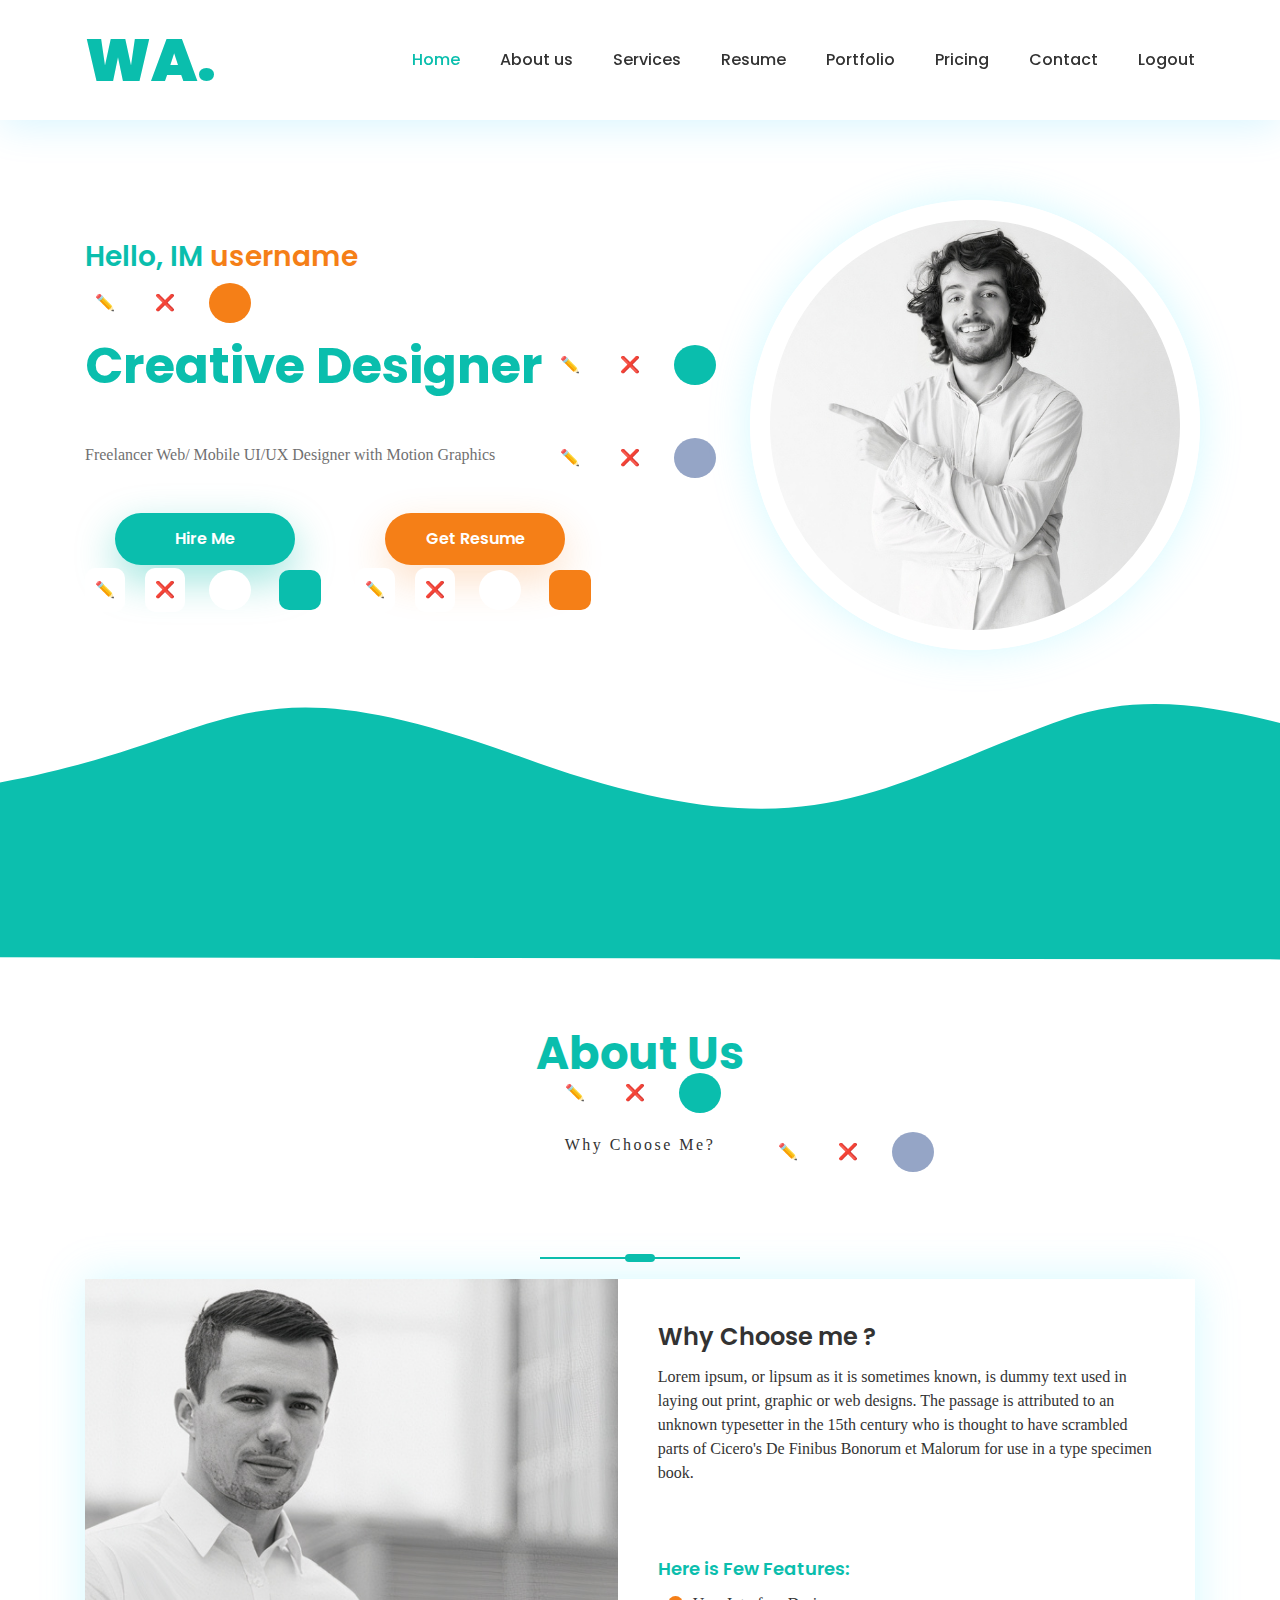
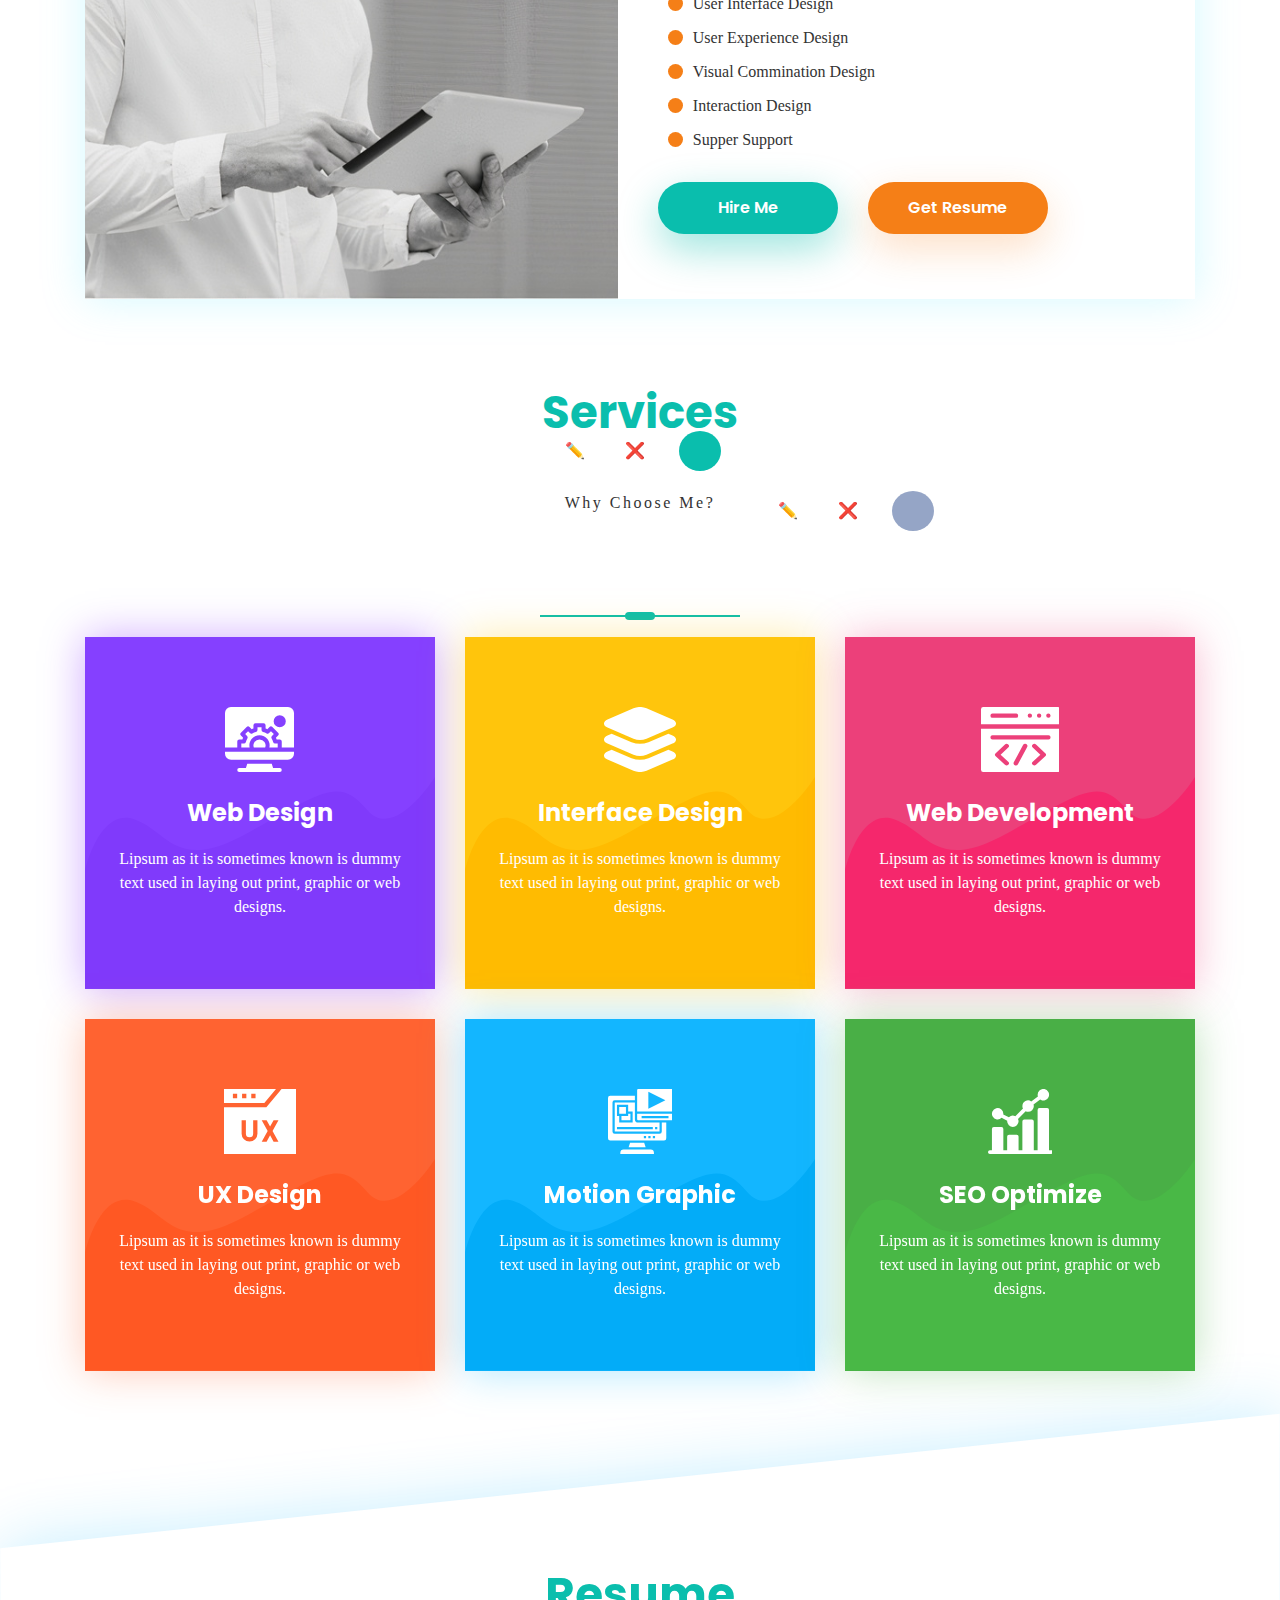
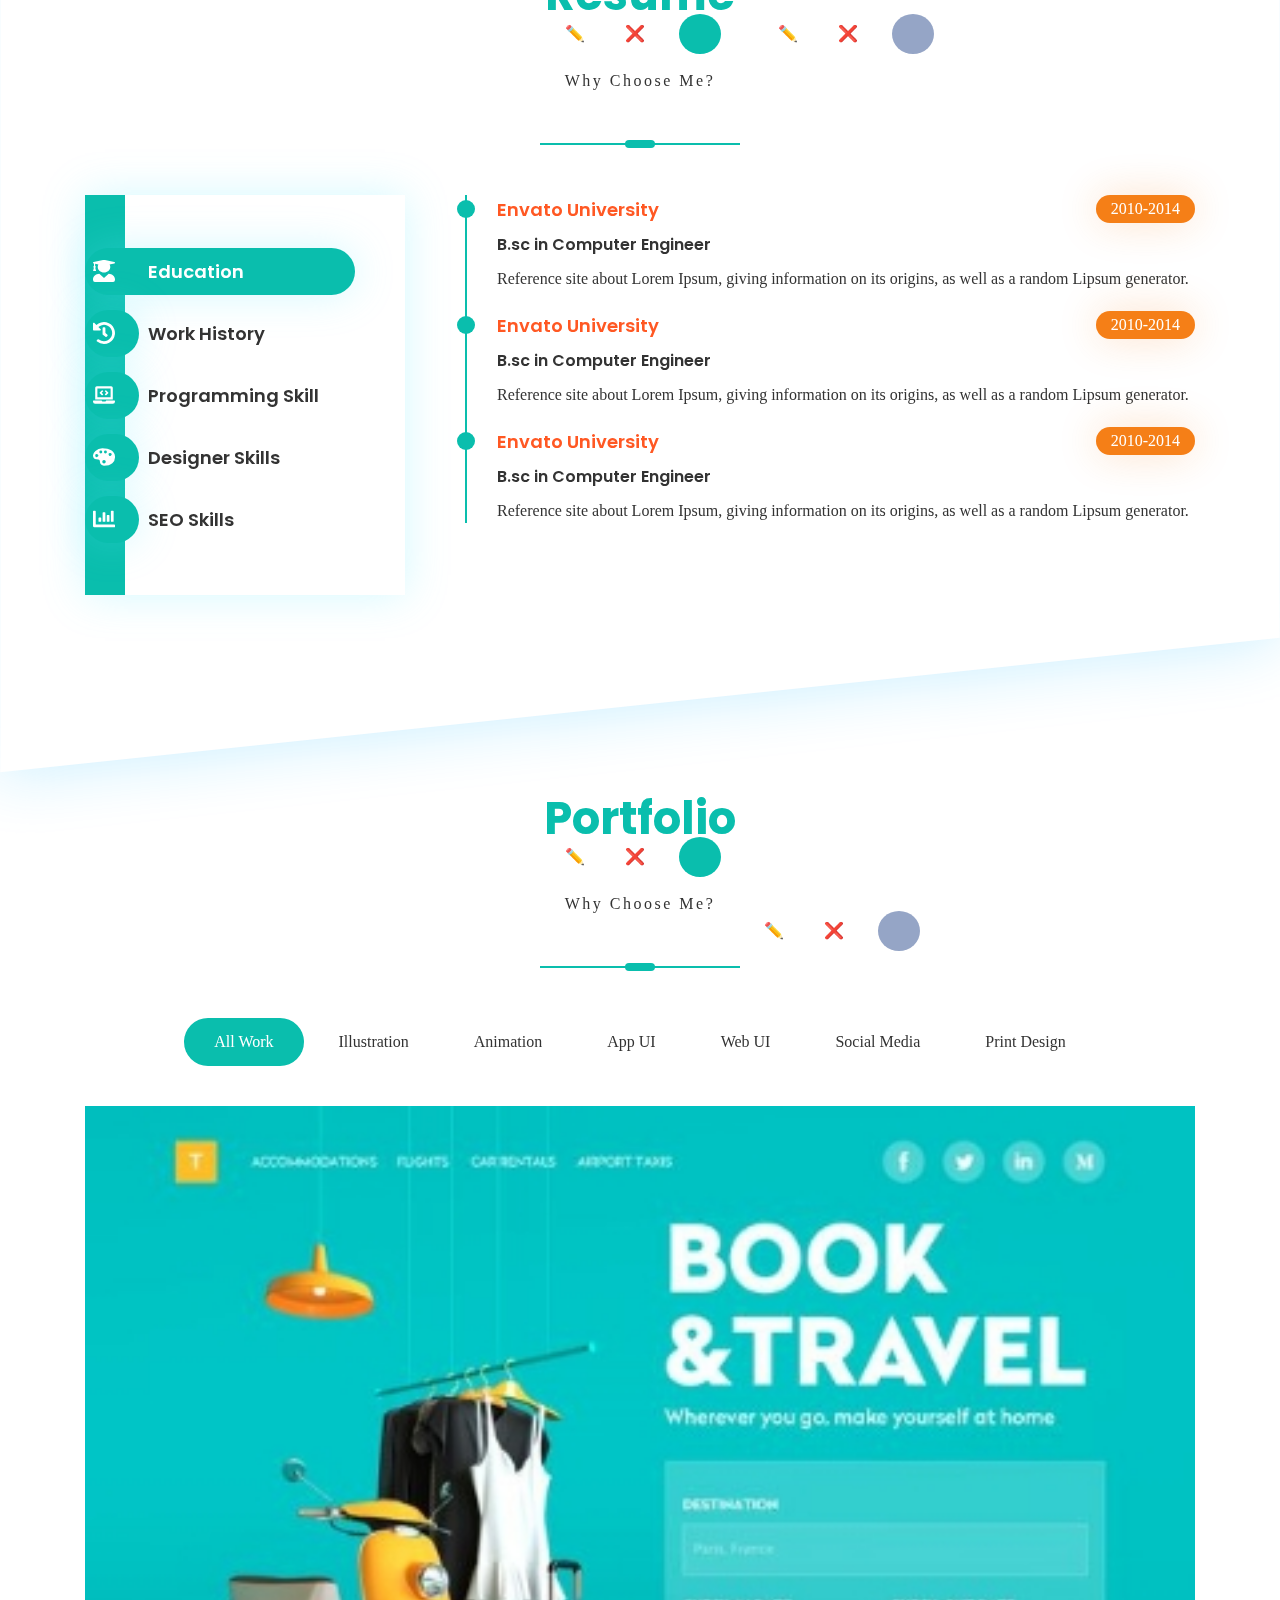
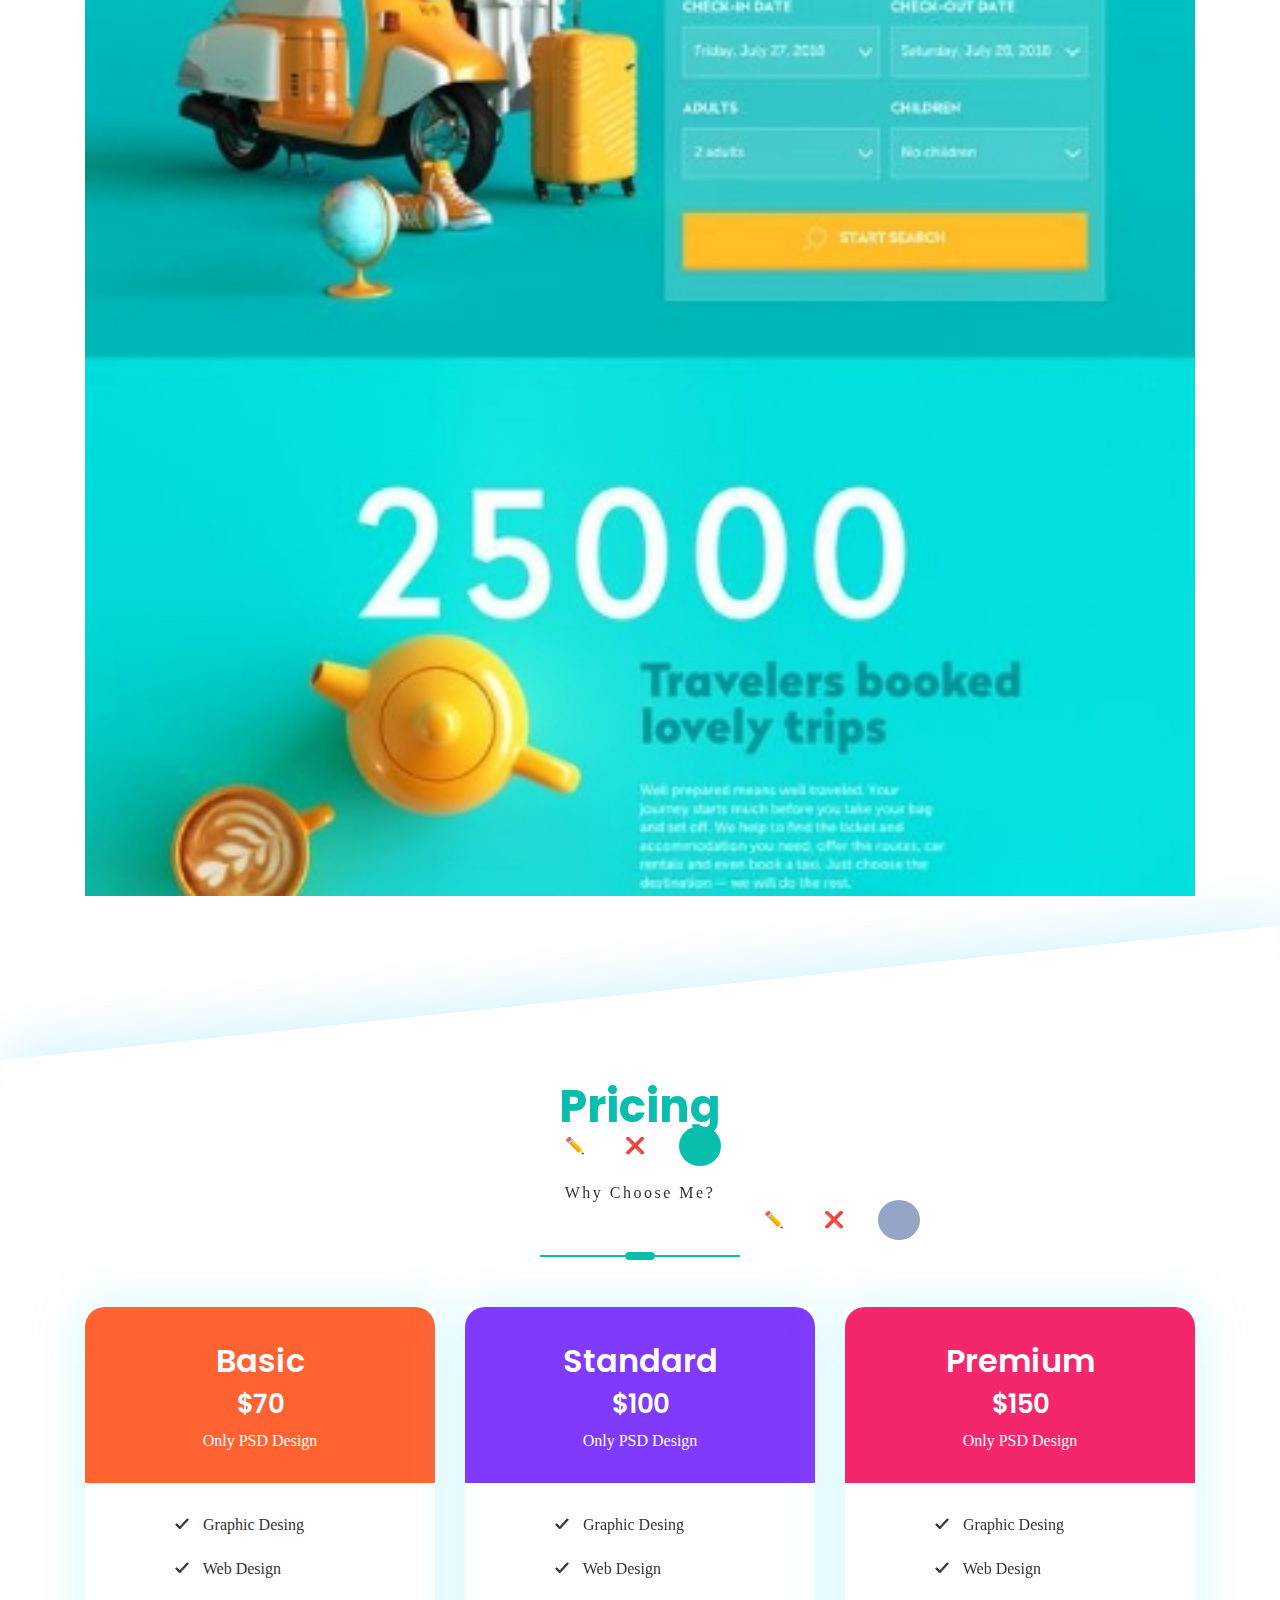
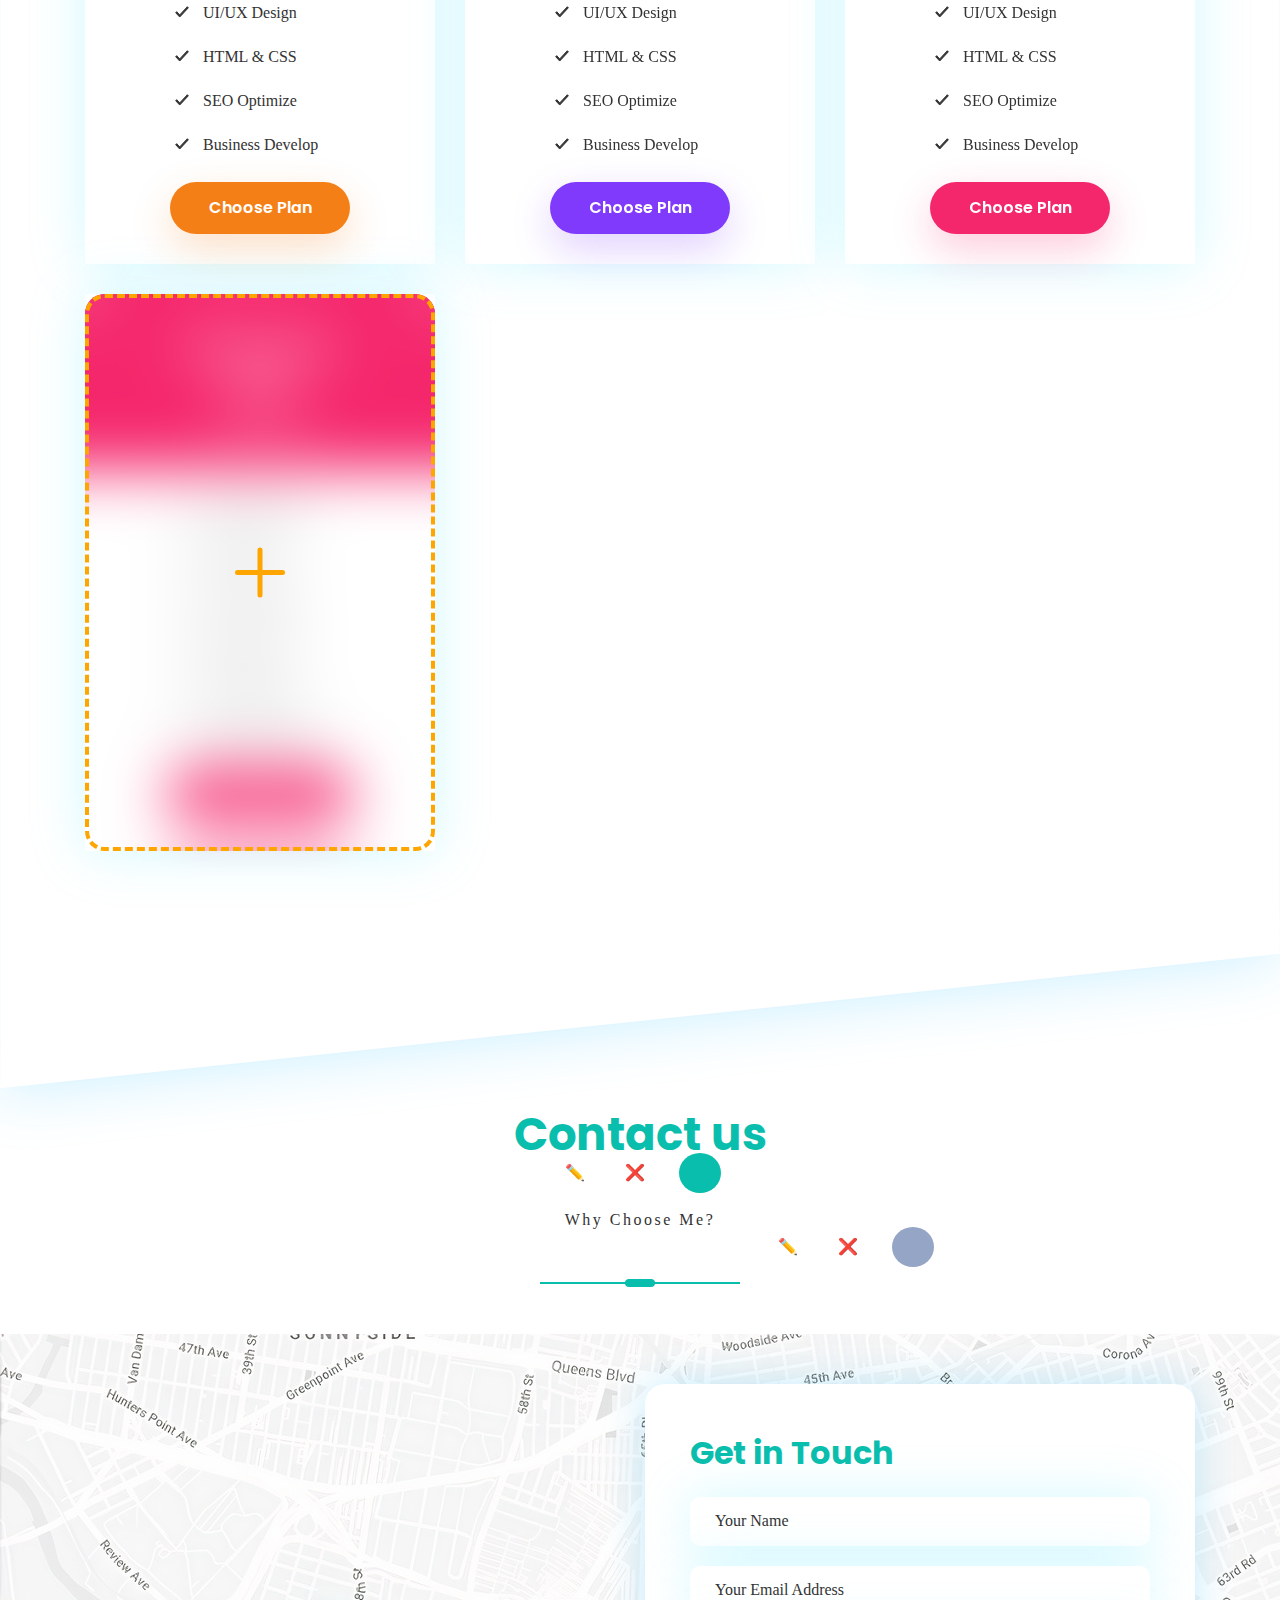
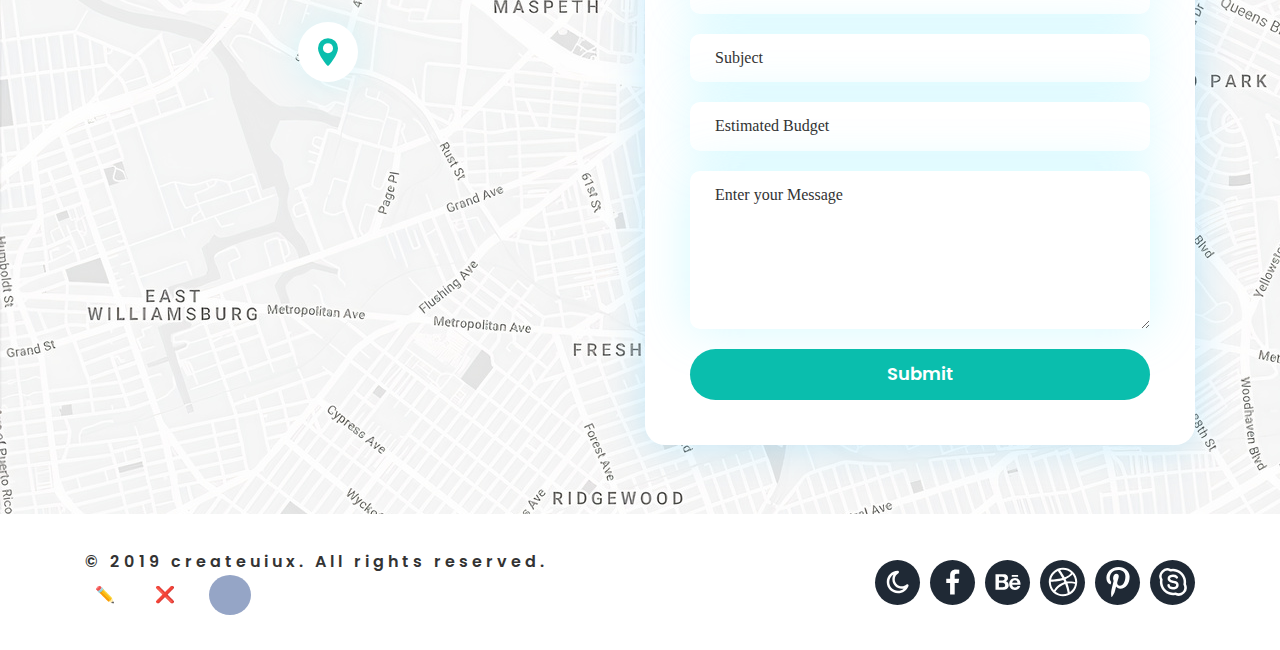
==== index.html @ 6a88bf52 "update" ====
<!doctype html>
<html lang="en">

<head>
    <meta charset="UTF-8">
    <meta name="viewport" content="width=device-width,initial-scale=1.0">
    <meta http-equiv="X-UA-Compatible" content="ie=edge">
    <title>WA. | cms</title>
    <link rel="icon" type="image/png" href="../images/app-logo.png">
    <link rel="stylesheet" href="app.css">
    <link rel="stylesheet" href="swiper-bundle.min.css">
    <link rel="stylesheet" href="responsive.css">

</head>

<body>


    <header class="header">
        <div class="container">
            <nav class="nav">
                <div class="logo-box">
                    <div class="nav__logo">WA.</div>
                    <img src="" alt="Logo" style="display:none;" class="nav__logo-img">
                    <!-- This is where the selected image will appear -->

                    <div class="navelogoinput-box">
                        📂
                        <input type="file" name="nav-logo" id="navLogo" class="nav__logo-input">
                    </div>
                </div>
              
                <ul class="menu ">
                    <li data-section="home" class="menu__item menu__item--active">
                        <a href="#" class="menu__link">Home</a>
                    </li>
                    <li data-section="aboutus" class="menu__item">
                        <a href="#" class="menu__link">About us</a>
                    </li>
                    <li data-section="services" class="menu__item">
                        <a href="#" class="menu__link">Services</a>
                    </li>
                    <li data-section="resume" class="menu__item">
                        <a href="#" class="menu__link">Resume</a>
                    </li>
                    <li data-section="portfolio" class="menu__item">
                        <a href="#" class="menu__link">Portfolio</a>
                    </li>
                    <li data-section="pricing" class="menu__item">
                        <a href="#" class="menu__link">Pricing</a>
                    </li>
                    <li data-section="contactus" class="menu__item">
                        <a href="#" class="menu__link">Contact</a>
                    </li>
                    <li data-section="contactus" class="menu__item">
                        <a href="#" class="menu__link logout">Logout</a>
                    </li>
                </ul>
                <div class="nav__toggle-icon">
                    <div class="nav__toggle-line"></div>
                </div>
            </nav>
        </div>
    </header>
    <main class="main">
        <section class="home">
            <div class="container">
                <div class="row align-items-center">
                    <div class="col-12 col-lg-7">
                        <div class="home__content">
                            <div class="home__name-box">
                                <h3 class="home__name">Hello, IM <span class="home__name-username">username</span></h3>
                                <div class="manage-text-box">
                                    <div class="mange-text-wrapper">

                                        <span class="pen" id="pen">✏️</span>
                                        <span class="del" id="del">❌</span>
                                        <input type="color" name="home-name-color" value="#F57F17" id="homeNameColor"
                                            class="home-name-color">
                                    </div>
                                    <div class="edit-text-box">
                                        <input type="text" name="name-text" id="nameText">
                                        <input type="submit" value="save" id="saveNameText">
                                    </div>
                                </div>
                            </div>
                    
                            <div class="home-title-manage">

                                <h2 class="home__title">Creative Designer</h2>
                                <div class="manage-text">
                                    <span class="pen" id="titlePen">✏️</span>
                                    <span class="del" id="titleDel">❌</span>
                                    <input type="color" name="title-color" value="#0abead" id="titleColor"
                                        class="title-color">
                                    <div class="title-edit-text-box">
                                        <input type="text" autofocus name="title-text" id="titleText">
                                        <input type="submit" value="save" id="saveTitleText">
                                    </div>
                                </div>
                            </div>
                           
                            <div class="home-caption-box">
                                <p class="home__caption">Freelancer Web/ Mobile UI/UX Designer with Motion Graphics
                                </p>
                                <div class="manage-text">
                                    <span class="pen" id="captionPen">✏️</span>
                                    <span class="del" id="captionDel">❌</span>
                                    <input type="color" name="caption-color" value="#95a5c6" id="captionColor"
                                        class="caption-color">
                                    <div class="caption-edit-text-box">
                                        <input type="text" name="title-text" id="captionText">
                                        <input type="submit" value="save" id="saveCaptionText">
                                    </div>
                                </div>
                            </div>
                            <script>

                                // Selecting elements from the DOM
                                const captionPen = document.getElementById('captionPen');
                                const captionDel = document.getElementById('captionDel');
                                const saveCaptionText = document.getElementById('saveCaptionText');
                                const homeCaptionColor = document.getElementById('captionColor');
                                const captionEditTextbox = document.querySelector('.caption-edit-text-box');
                                const homeCaption = document.querySelector('.home__caption');
                                const captionText = document.getElementById('captionText');

                                // Function to toggle the caption edit text box display
                                function toggleCaptionEditTextbox(displayStyle) {
                                    captionEditTextbox.style.display = displayStyle;
                                }

                                // Event listener for the caption pen icon
                                captionPen.addEventListener('click', function () {
                                    toggleCaptionEditTextbox('flex'); // Show the caption edit text box
                                    captionText.value = homeCaption.textContent; // Pre-fill the input with the current caption
                                    captionText.style.color = homeCaption.style.color; // Set the input text color to match the caption
                                });

                                // Event listener for the save button
                                saveCaptionText.addEventListener('click', function () {
                                    homeCaption.textContent = captionText.value; // Save the new caption
                                    toggleCaptionEditTextbox('none'); // Hide the caption edit text box
                                });

                                // Event listener for the caption delete icon
                                captionDel.addEventListener('click', function () {
                                    homeCaption.textContent = ''; // Delete the caption
                                    toggleCaptionEditTextbox('flex'); // Show the caption edit text box for new input
                                });

                                // Event listener for the caption color picker
                                homeCaptionColor.addEventListener('input', function () {
                                    homeCaption.style.color = homeCaptionColor.value; // Change the caption color
                                });

                            </script>
                            <div class="home__links-wrapper">
                                <div class="home-link-editor-box">
                                    <a href="#" class="app-btn home__first-link">Hire Me</a>
                                    <div class="manage-text manage-first-link">
                                        <span class="pen" id="firstLinkPen">✏️</span>
                                        <span class="del" id="firstLinkDel">❌</span>
                                        <input type="color" name="title-color" value="#ffffff" id="firstLinkColor"
                                            class="home-link-color">
                                        <input type="color" name="title-color" value="#0abead" id="firstLinkBgColor"
                                            class="home-btn-color">
                                        <div class="first-link-edit-text-box absolut-edit">
                                            <input type="text" name="title-text" id="firstLinkText">
                                            <input type="submit" value="save" id="saveFirstLinkText">
                                        </div>
                                    </div>
                                </div>
                                <!-- ----------------------------------------------------------------------- -->
                                <!--                            first link script                            -->
                                <!-- ----------------------------------------------------------------------- -->
                                <script>
                                    // Selecting elements from the DOM
                                    const firstLinkPen = document.getElementById('firstLinkPen');
                                    const firstLinkDel = document.getElementById('firstLinkDel');
                                    const saveFirstLinkText = document.getElementById('saveFirstLinkText');
                                    const firstLinkColor = document.getElementById('firstLinkColor');
                                    const firstLinkBgColor = document.getElementById('firstLinkBgColor');
                                    const firstLinkEditTextbox = document.querySelector('.first-link-edit-text-box');
                                    const homeFirstLink = document.querySelector('.home__first-link');
                                    const firstLinkText = document.getElementById('firstLinkText');

                                    // Function to toggle the first link edit text box display
                                    function toggleFirstLinkEditTextbox(displayStyle) {
                                        firstLinkEditTextbox.style.display = displayStyle;
                                    }

                                    // Event listener for the first link pen icon
                                    firstLinkPen.addEventListener('click', function () {
                                        toggleFirstLinkEditTextbox('flex'); // Show the first link edit text box
                                        firstLinkText.value = homeFirstLink.textContent; // Pre-fill the input with the current link text
                                        firstLinkText.style.color = homeFirstLink.style.color; // Set the input text color to match the link
                                    });

                                    // Event listener for the save button
                                    saveFirstLinkText.addEventListener('click', function () {
                                        homeFirstLink.textContent = firstLinkText.value; // Save the new link text
                                        toggleFirstLinkEditTextbox('none'); // Hide the first link edit text box
                                    });

                                    // Event listener for the first link delete icon
                                    firstLinkDel.addEventListener('click', function () {
                                        homeFirstLink.textContent = ''; // Delete the link text
                                        toggleFirstLinkEditTextbox('flex'); // Show the first link edit text box for new input
                                    });

                                    // Event listener for the first link color picker
                                    firstLinkColor.addEventListener('input', function () {
                                        homeFirstLink.style.color = firstLinkColor.value; // Change the link text color
                                    });

                                    // Event listener for the first link background color picker
                                    firstLinkBgColor.addEventListener('input', function () {
                                        homeFirstLink.style.backgroundColor = firstLinkBgColor.value; // Change the link background color
                                        // Assuming you want to change the shadow color to match the background color
                                        homeFirstLink.style.boxShadow = `0rem 1.5rem 4rem ${firstLinkBgColor.value}`; // Change the link shadow color
                                    });

                                </script>
                                <div class="home-link-editor-box">
                                    <a href="#" class="app-btn app-btn--orange home__second-link">Get Resume</a>
                                    <div class="manage-text manage-second-link">
                                        <span class="pen" id="secondLinkPen">✏️</span>
                                        <span class="del" id="secondLinkDel">❌</span>
                                        <input type="color" name="title-color" value="#ffffff" id="secondLinkColor"
                                            class="home-link-color">
                                        <input type="color" name="title-color" value="#F57F17" id="secondLinkBgColor"
                                            class="home-btn-color">
                                        <div class="second-link-edit-text-box absolut-edit">
                                            <input type="text" name="title-text" id="secondLinkText">
                                            <input type="submit" value="save" id="saveSecondLinkText">
                                        </div>
                                    </div>
                                </div>
                                <!-- ----------------------------------------------------------------------- -->
                                <!--                           second link script                            -->
                                <!-- ----------------------------------------------------------------------- -->
                                <script>
                                    // Selecting elements from the DOM
                                    const secondLinkPen = document.getElementById('secondLinkPen');
                                    const secondLinkDel = document.getElementById('secondLinkDel');
                                    const saveSecondLinkText = document.getElementById('saveSecondLinkText');
                                    const secondLinkColor = document.getElementById('secondLinkColor');
                                    const secondLinkBgColor = document.getElementById('secondLinkBgColor');
                                    const secondLinkEditTextbox = document.querySelector('.second-link-edit-text-box');
                                    const homeSecondLink = document.querySelector('.home__second-link');
                                    const secondLinkText = document.getElementById('secondLinkText');

                                    // Function to toggle the second link edit text box display
                                    function toggleSecondLinkEditTextbox(displayStyle) {
                                        secondLinkEditTextbox.style.display = displayStyle;
                                    }

                                    // Event listener for the second link pen icon
                                    secondLinkPen.addEventListener('click', function () {
                                        toggleSecondLinkEditTextbox('flex'); // Show the second link edit text box
                                        secondLinkText.value = homeSecondLink.textContent; // Pre-fill the input with the current link text
                                        secondLinkText.style.color = homeSecondLink.style.color; // Set the input text color to match the link
                                    });

                                    // Event listener for the save button
                                    saveSecondLinkText.addEventListener('click', function () {
                                        homeSecondLink.textContent = secondLinkText.value; // Save the new link text
                                        toggleSecondLinkEditTextbox('none'); // Hide the second link edit text box
                                    });

                                    // Event listener for the second link delete icon
                                    secondLinkDel.addEventListener('click', function () {
                                        homeSecondLink.textContent = ''; // Delete the link text
                                        toggleSecondLinkEditTextbox('flex'); // Show the second link edit text box for new input
                                    });

                                    // Event listener for the second link color picker
                                    secondLinkColor.addEventListener('input', function () {
                                        homeSecondLink.style.color = secondLinkColor.value; // Change the link text color
                                    });

                                    // Event listener for the second link background color picker
                                    secondLinkBgColor.addEventListener('input', function () {
                                        homeSecondLink.style.backgroundColor = secondLinkBgColor.value; // Change the link background color
                                        // Assuming you want to change the shadow color to match the background color
                                        homeSecondLink.style.boxShadow = `0px 0px 10px ${secondLinkBgColor.value}`; // Change the link shadow color
                                    });

                                </script>
                            </div>
                        </div>
                    </div>
                    <div class="col-12 col-lg-5">
                        <div class="home__photo">
                            <div class="home-photo-input-box">
                                📂
                                <input type="file" name="home-photo" id="homePhoto" class="home__Phot-Input">
                            </div>

                        </div>
                        <script>
document.addEventListener('DOMContentLoaded', function () {
    // Listen for a click on the home-photo-input-box
    document.querySelector('.home-photo-input-box').addEventListener('click', function (event) {
        // Get the file input element
        var fileInput = document.getElementById('homePhoto');

        // Trigger the file input click only if the clicked element is not the file input itself
        if (event.target !== fileInput && !fileInput.value) {
            fileInput.click();
        }
    });

    // Listen for a change on the file input
    document.getElementById('homePhoto').addEventListener('change', function (event) {
        // Check if a file was selected
        if (event.target.files.length > 0) {
            // Get the file and set it as the background image of the home__photo
            var file = event.target.files[0];
            var reader = new FileReader();

            reader.onloadend = function () {
                document.querySelector('.home__photo').style.backgroundImage = 'url(' + reader.result + ')';
            }

            if (file) {
                reader.readAsDataURL(file);
            } else {
                document.querySelector('.home__photo').style.backgroundImage = '';
            }
        }
    });
});



                        </script>
                    </div>
                </div>
            </div>
        </section>
        <section class="aboutus">

            <div class="section-head">
                <h3 class="section-head__title">About Us</h3>
                <div class="manage-text section-head-manage">
                    <span class="pen" id="pen">✏️</span>
                    <span class="del" id="del">❌</span>
                    <input type="color" name="title-color" value="#0abead" id="homeLinkColor" class="home-link-color">
                </div>
                <div class="section-head-caption-box">
                    <p class="section-head__caption">Why Choose Me?</p>
                    <div class="manage-text section-head-manage section-head-manage-m">
                        <span class="pen" id="pen">✏️</span>
                        <span class="del" id="del">❌</span>
                        <input type="color" name="title-color" value="#95a5c6" id="homeLinkColor"
                            class="home-link-color">
                    </div>

                </div>
            </div>
            <div class="container">
                <span class="section-head__line"></span>
                <div class="about">
                    <div class="about__cover">
                        <img src="../images/about-us-man.jpg" alt="about us" class="about__img">
                    </div>
                    <div class="about__content">
                        <h4 class="about__title">Why Choose me ?</h4>
                        <p class="about__description">Lorem ipsum, or lipsum as it is sometimes known, is dummy text
                            used in laying out print, graphic or web designs. The passage is
                            attributed to an unknown typesetter in the 15th century who is
                            thought to have scrambled parts of Cicero's De Finibus Bonorum
                            et Malorum for use in a type specimen book.</p>

                        <h5 class="about__list-title">Here is Few Features: </h5>
                        <ul class="about-list">
                            <li class="about-list__item">User Interface Design</li>
                            <li class="about-list__item">User Experience Design</li>
                            <li class="about-list__item">Visual Commination Design</li>
                            <li class="about-list__item">Interaction Design</li>
                            <li class="about-list__item">Supper Support</li>
                        </ul>

                        <div class="about__links-wrapper">
                            <a href="#" class="app-btn about__link">Hire Me</a>
                            <a href="#" class="app-btn app-btn--orange about__link">Get Resume</a>
                        </div>
                    </div>
                </div>
            </div>
            </div>
        </section>
        <section class="services">
            <div class="section-head">

                <h3 class="section-head__title">Services</h3>
                <div class="manage-text section-head-manage">
                    <span class="pen" id="pen">✏️</span>
                    <span class="del" id="del">❌</span>
                    <input type="color" name="title-color" value="#0abead" id="homeLinkColor" class="home-link-color">
                </div>
                <div class="section-head-caption-box">
                    <p class="section-head__caption">Why Choose Me?</p>
                    <div class="manage-text section-head-manage section-head-manage-m">
                        <span class="pen" id="pen">✏️</span>
                        <span class="del" id="del">❌</span>
                        <input type="color" name="title-color" value="#95a5c6" id="homeLinkColor"
                            class="home-link-color">
                    </div>

                </div>
            </div>
            <span class="section-head__line"></span>
            <div class="container">
                <div class="row">
                    <div class="col-12 col-sm-6 col-lg-4">
                        <div class="service service--purple">
                            <svg class="service__icon" width="69.016" height="64.973" viewBox="0 0 69.016 64.973">
                                <path id="icon"
                                    d="M614.281,2598.986a2.03,2.03,0,0,1,0-4.061h6.631l1.348-4.061h24.48l1.348,4.061h6.631a2.03,2.03,0,0,1,0,4.061Zm-8.222-12.182a6.086,6.086,0,0,1-6.066-6.091v-2.03h69.016v2.03a6.2,6.2,0,0,1-6.2,6.091Zm62.949-12.181H656.741v-6.091a2.028,2.028,0,0,0-2.021-2.03H651.6a18.2,18.2,0,0,0-.719-1.74l2.21-2.22a2.04,2.04,0,0,0,0-2.871l-5.719-5.742a2.015,2.015,0,0,0-2.859,0l-2.211,2.22a18.518,18.518,0,0,0-1.732-.724v-3.136a2.029,2.029,0,0,0-2.022-2.03h-8.087a2.028,2.028,0,0,0-2.022,2.03v3.136a18.5,18.5,0,0,0-1.732.724l-2.211-2.22a2.013,2.013,0,0,0-2.859,0l-5.719,5.742a2.04,2.04,0,0,0,0,2.871l2.21,2.22a18.325,18.325,0,0,0-.719,1.74h-3.124a2.029,2.029,0,0,0-2.022,2.03v6.091H599.992V2540.1a6.085,6.085,0,0,1,6.066-6.09h56.749a6.219,6.219,0,0,1,4.355,1.785,5.982,5.982,0,0,1,1.846,4.3v34.518h0ZM648.65,2548.23a6.07,6.07,0,1,0,6.07-6.09A6.087,6.087,0,0,0,648.65,2548.23Zm-4.307,26.391a10.113,10.113,0,1,0-19.687,0H616.3v-4.061H618.9a2.024,2.024,0,0,0,1.958-1.523,14.019,14.019,0,0,1,1.5-3.619,2.039,2.039,0,0,0-.311-2.467l-1.84-1.848,2.859-2.871,1.84,1.848a2.008,2.008,0,0,0,2.459.312,13.861,13.861,0,0,1,3.6-1.5,2.031,2.031,0,0,0,1.516-1.968v-2.6h4.044v2.6a2.032,2.032,0,0,0,1.516,1.968,13.854,13.854,0,0,1,3.6,1.5,2.007,2.007,0,0,0,2.459-.312l1.84-1.848,2.859,2.871-1.839,1.848a2.039,2.039,0,0,0-.311,2.467,13.984,13.984,0,0,1,1.5,3.619,2.026,2.026,0,0,0,1.959,1.523H652.7v4.061Zm-15.517,0a6.067,6.067,0,1,1,11.347,0Z"
                                    transform="translate(-599.992 -2534.013)" fill="#fff" />
                            </svg>
                            <h4 class="service__title">Web Design</h4>
                            <p class="service__caption">Lipsum as it is sometimes known
                                is dummy text used in laying out print,
                                graphic or web designs.</p>
                            <svg class="service__wave" width="369.92" viewBox="0 0 369.92 223.59">
                                <path id="shape"
                                    d="M1249.08,2700.557s15.007-66.794,51.8-54.34,43.02,57.737,121.7,13.585,95.662-58.3,124.531-23.774S1619,2601.5,1619,2601.5v223.59H1249.08Z"
                                    transform="translate(-1249.08 -2601.498)" fill="#803AFB" />
                            </svg>
                        </div>
                    </div>
                    <div class="col-12 col-sm-6 col-lg-4">
                        <div class="service service--yellow">
                            <svg class="service__icon" width="72.005" height="65" viewBox="0 0 72.005 65">
                                <path id="icon"
                                    d="M1027.482,2597.817l-26-11.228c-2.222-.96-3.5-2.452-3.5-4.089s1.274-3.128,3.5-4.089l4.126-1.782,19.9,8.6a23.472,23.472,0,0,0,16.961,0l19.9-8.595,4.127,1.782c2.222.96,3.5,2.451,3.5,4.089s-1.274,3.128-3.5,4.089l-26,11.228a18.5,18.5,0,0,1-13.016,0Zm0-16-26-11.228c-2.222-.96-3.5-2.45-3.5-4.089s1.274-3.128,3.5-4.089l4.127-1.782,19.9,8.6a23.44,23.44,0,0,0,16.96,0l19.9-8.6,4.127,1.782c2.221.96,3.5,2.45,3.5,4.089s-1.274,3.128-3.5,4.089l-26,11.228a18.5,18.5,0,0,1-13.016,0Zm0-16-26-11.228c-2.222-.96-3.5-2.45-3.5-4.088s1.274-3.129,3.5-4.09l26-11.228a18.461,18.461,0,0,1,13.017,0l26,11.228c2.222.96,3.5,2.451,3.5,4.09s-1.275,3.127-3.5,4.088l-26,11.228a18.459,18.459,0,0,1-13.016,0Z"
                                    transform="translate(-997.988 -2533.999)" fill="#fff" />
                            </svg>
                            <h4 class="service__title">Interface Design</h4>
                            <p class="service__caption">Lipsum as it is sometimes known
                                is dummy text used in laying out print,
                                graphic or web designs.</p>
                            <svg class="service__wave" width="369.92" viewBox="0 0 369.92 223.59">
                                <path id="shape"
                                    d="M1249.08,2700.557s15.007-66.794,51.8-54.34,43.02,57.737,121.7,13.585,95.662-58.3,124.531-23.774S1619,2601.5,1619,2601.5v223.59H1249.08Z"
                                    transform="translate(-1249.08 -2601.498)" fill="#FFBB01" />
                            </svg>
                        </div>
                    </div>
                    <div class="col-12 col-sm-6 col-lg-4">
                        <div class="service service--pink">
                            <svg class="service__icon" width="78.997" height="65" viewBox="0 0 78.997 65">
                                <path id="icon"
                                    d="M1471.684,2599h-74.368a2.247,2.247,0,0,1-2.315-2.167v-41.167h79v41.167A2.247,2.247,0,0,1,1471.684,2599Zm-23.3-28.166a2.377,2.377,0,0,0-1.636.635,2.068,2.068,0,0,0,0,3.063l7.621,7.134-7.621,7.136a2.067,2.067,0,0,0,0,3.063,2.425,2.425,0,0,0,3.272,0l9.257-8.666a2.069,2.069,0,0,0,0-3.064l-9.257-8.666A2.377,2.377,0,0,0,1448.386,2570.833Zm-9.252,0a2.339,2.339,0,0,0-2.076,1.2l-9.257,17.333a2.032,2.032,0,0,0-.14,1.614,2.195,2.195,0,0,0,1.175,1.294,2.439,2.439,0,0,0,1.033.229,2.329,2.329,0,0,0,2.073-1.2l9.257-17.334a2.029,2.029,0,0,0,.14-1.614,2.191,2.191,0,0,0-1.175-1.294A2.449,2.449,0,0,0,1439.134,2570.835Zm-18.521,0a2.38,2.38,0,0,0-1.636.635l-9.257,8.666a2.071,2.071,0,0,0,0,3.064l9.257,8.666a2.426,2.426,0,0,0,3.273,0,2.069,2.069,0,0,0,0-3.063l-7.621-7.136,7.621-7.134a2.07,2.07,0,0,0,0-3.063A2.381,2.381,0,0,0,1420.613,2570.833Zm-13.885-8.667a2.171,2.171,0,1,0,0,4.333h55.544a2.171,2.171,0,1,0,0-4.333ZM1474,2551.333h-79v-15.167a2.247,2.247,0,0,1,2.315-2.167h74.368a2.247,2.247,0,0,1,2.315,2.167v15.166ZM1462.27,2540.5a2.174,2.174,0,1,0,2.31,2.17A2.245,2.245,0,0,0,1462.27,2540.5Zm-9.259,0a2.174,2.174,0,1,0,2.309,2.17A2.246,2.246,0,0,0,1453.01,2540.5Zm-9.25,0a2.174,2.174,0,1,0,2.309,2.17A2.246,2.246,0,0,0,1443.76,2540.5Zm-37.032,0a2.171,2.171,0,1,0,0,4.333h23.144a2.171,2.171,0,1,0,0-4.333Z"
                                    transform="translate(-1395.001 -2533.999)" fill="#fff" />
                            </svg>
                            <h4 class="service__title">Web Development</h4>
                            <p class="service__caption">Lipsum as it is sometimes known
                                is dummy text used in laying out print,
                                graphic or web designs.</p>
                            <svg class="service__wave" width="369.92" viewBox="0 0 369.92 223.59">
                                <path id="shape"
                                    d="M1249.08,2700.557s15.007-66.794,51.8-54.34,43.02,57.737,121.7,13.585,95.662-58.3,124.531-23.774S1619,2601.5,1619,2601.5v223.59H1249.08Z"
                                    transform="translate(-1249.08 -2601.498)" fill="#F5276C" />
                            </svg>
                        </div>
                    </div>
                    <div class="col-12 col-sm-6 col-lg-4">
                        <div class="service service--orange">
                            <svg class="service__icon" width="72.977" height="64.991" viewBox="0 0 72.977 64.991">
                                <path id="icon"
                                    d="M660.989,2999H588.011v-46.615h42.336l15.233-18.375h15.408V2999Zm-26.882-18.669h0l3.489,6.324h4.891l-5.935-10.758,5.935-10.758H637.6l-3.49,6.325-3.49-6.325h-4.891l5.936,10.758-5.936,10.758h4.891l3.489-6.324Zm-28.479-15.118v13.411a7.911,7.911,0,1,0,15.821,0v-13.411h-4.276v13.411a3.635,3.635,0,1,1-7.269,0v-13.411Zm22.718-17.132H588.011v-14.072h52l-11.666,14.072h0Zm-13.066-9.271v4.331h4.28v-4.331Zm-9.19,0v4.331h4.28v-4.331Zm-9.19,0v4.331h4.28v-4.331Z"
                                    transform="translate(-588.011 -2934.009)" fill="#fff" />
                            </svg>
                            <h4 class="service__title">UX Design</h4>
                            <p class="service__caption">Lipsum as it is sometimes known
                                is dummy text used in laying out print,
                                graphic or web designs.</p>
                            <svg class="service__wave" width="369.92" viewBox="0 0 369.92 223.59">
                                <path id="shape"
                                    d="M1249.08,2700.557s15.007-66.794,51.8-54.34,43.02,57.737,121.7,13.585,95.662-58.3,124.531-23.774S1619,2601.5,1619,2601.5v223.59H1249.08Z"
                                    transform="translate(-1249.08 -2601.498)" fill="#FF5823" />
                            </svg>
                        </div>
                    </div>
                    <div class="col-12 col-sm-6 col-lg-4">
                        <div class="service service--blue">
                            <svg class="service__icon" width="64.99" height="64.99" viewBox="0 0 64.99 64.99">
                                <path id="icon"
                                    d="M1039.946,2998.994h-33.616v-1.12a3.365,3.365,0,0,1,3.362-3.362h26.892a3.366,3.366,0,0,1,3.362,3.362v1.119Zm-8.277-6.724h-17.061l1.494-4.482h14.073l1.494,4.481Zm18.362-6.722H996.246a2.244,2.244,0,0,1-2.241-2.242v-40.338a2.244,2.244,0,0,1,2.241-2.241H1020.9v4.482h-20.169a2.244,2.244,0,0,0-2.241,2.241v29.133a2.244,2.244,0,0,0,2.241,2.241h44.82a2.244,2.244,0,0,0,2.242-2.241v-8.963h4.482v15.686A2.244,2.244,0,0,1,1050.031,2985.549Zm-11.2-4.479v2.24h2.24v-2.24Zm-4.489,0v2.24h2.239v-2.24Zm-4.48,0v2.24h2.24v-2.24Zm15.688-4.486h-44.82v-29.133H1020.9v16.807a3.366,3.366,0,0,0,3.362,3.362h21.289v8.962Zm-4.478-4.484v2.24h2.24v-2.24Zm-38.1,0v2.24h35.86v-2.24Zm2.24-11.2v6.724h13.446v-11.206h-4.482v-6.722h-11.205v11.2Zm52.664,4.482h-33.616a1.122,1.122,0,0,1-1.121-1.121v-5.6h35.857v5.6A1.122,1.122,0,0,1,1057.874,2965.379Zm-30.254-4.479v2.24h26.89v-2.24Zm-11.2,4.479h-8.964V2960.9h6.723v-2.241h2.241v6.722Zm-4.485-6.729h-6.72v-6.72h6.72v6.719Zm47.065-2.236h-35.857v-21.29a1.122,1.122,0,0,1,1.121-1.12h33.616a1.122,1.122,0,0,1,1.12,1.12v21.289Zm-24.652-19.74h0v17.072l17.073-8.537-17.073-8.535Z"
                                    transform="translate(-994.005 -2934.005)" fill="#fff" />
                            </svg>
                            <h4 class="service__title">Motion Graphic</h4>
                            <p class="service__caption">Lipsum as it is sometimes known
                                is dummy text used in laying out print,
                                graphic or web designs.</p>
                            <svg class="service__wave" width="369.92" viewBox="0 0 369.92 223.59">
                                <path id="shape"
                                    d="M1249.08,2700.557s15.007-66.794,51.8-54.34,43.02,57.737,121.7,13.585,95.662-58.3,124.531-23.774S1619,2601.5,1619,2601.5v223.59H1249.08Z"
                                    transform="translate(-1249.08 -2601.498)" fill="#03ACF8" />
                            </svg>
                        </div>
                    </div>
                    <div class="col-12 col-sm-6 col-lg-4">
                        <div class="service service--green">
                            <svg class="service__icon" width="64.999" height="65" viewBox="0 0 64.999 65">
                                <path id="icon"
                                    d="M1403.9,2999a1.9,1.9,0,1,1,0-3.809h2.031v-21.2a1.9,1.9,0,0,1,1.9-1.9h7.618a1.9,1.9,0,0,1,1.9,1.9v21.2h3.809v-13.584a1.9,1.9,0,0,1,1.9-1.9h7.617a1.9,1.9,0,0,1,1.9,1.9v13.584h3.808v-28.817a1.9,1.9,0,0,1,1.9-1.9h7.618a1.9,1.9,0,0,1,1.9,1.9v28.817h3.809v-40.243a1.9,1.9,0,0,1,1.9-1.9h7.618a1.9,1.9,0,0,1,1.9,1.9v40.243h2.031a1.9,1.9,0,0,1,0,3.809Zm17.266-32.626a5.677,5.677,0,0,1,.069-.693l-5.637-2.818a5.7,5.7,0,1,1,1.759-4.107,5.493,5.493,0,0,1-.07.692l5.637,2.818a5.612,5.612,0,0,1,6.4-1.033l7.647-7.646a5.65,5.65,0,0,1-.573-2.448,5.706,5.706,0,0,1,8.876-4.752l6.644-4.982a5.63,5.63,0,0,1-.285-1.692,5.724,5.724,0,1,1,2.551,4.752l-6.644,4.981a5.642,5.642,0,0,1,.285,1.692,5.719,5.719,0,0,1-5.713,5.713,5.636,5.636,0,0,1-2.447-.573l-7.647,7.647a5.651,5.651,0,0,1,.573,2.448,5.713,5.713,0,0,1-11.425,0Z"
                                    transform="translate(-1402 -2933.999)" fill="#fff" />
                            </svg>
                            <h4 class="service__title">SEO Optimize</h4>
                            <p class="service__caption">Lipsum as it is sometimes known
                                is dummy text used in laying out print,
                                graphic or web designs.</p>
                            <svg class="service__wave" width="369.92" viewBox="0 0 369.92 223.59">
                                <path id="shape"
                                    d="M1249.08,2700.557s15.007-66.794,51.8-54.34,43.02,57.737,121.7,13.585,95.662-58.3,124.531-23.774S1619,2601.5,1619,2601.5v223.59H1249.08Z"
                                    transform="translate(-1249.08 -2601.498)" fill="#49B846" />
                            </svg>
                        </div>
                    </div>
                </div>
            </div>
            </div>
        </section>
        <section class="resume">
            <div class="section-head skew-reset">
                <h3 class="section-head__title">Resume</h3>
                <div class="manage-text section-head-manage">
                    <span class="pen" id="pen">✏️</span>
                    <span class="del" id="del">❌</span>
                    <input type="color" name="title-color" value="#0abead" id="homeLinkColor" class="home-link-color">
                </div>
                <div class="manage-text section-head-manage section-head-manage-m resume-manage">
                    <span class="pen" id="pen">✏️</span>
                    <span class="del" id="del">❌</span>
                    <input type="color" name="title-color" value="#95a5c6" id="homeLinkColor" class="home-link-color">
                </div>
                <p class="section-head__caption">Why Choose Me?</p>
                <span class="section-head__line"></span>
            </div>

            <div class="container skew-reset">

                <div class="row">
                    <div class="col-12 col-lg-4">
                        <ul class="resume-list h-full">
                            <li class="resume-list__item resume-list__item--active" data-content-id="#education">
                                <svg class="resume-list__icon" width="22" height="21.999" viewBox="0 0 22 21.999">
                                    <path id="Icon_awesome-user-graduate" data-name="Icon awesome-user-graduate"
                                        d="M463.357,3794a2.225,2.225,0,0,1-2.357-2.062v-.412c0-3.1,2.8-5.615,6.315-5.748l4.685,4.1,4.686-4.1c3.511.133,6.315,2.646,6.315,5.748v.412a2.225,2.225,0,0,1-2.358,2.062Zm2.358-15.124a4.918,4.918,0,0,1,.687-2.449l-3.241-.683V3778a.935.935,0,0,1,.045,1.718l.766,2.677a.45.45,0,0,1-.373.6h-2.053a.451.451,0,0,1-.373-.6l.766-2.677a.934.934,0,0,1,.044-1.718v-2.51l-.314-.064c-.888-.189-.888-1.169,0-1.358l9.36-1.973a4.839,4.839,0,0,1,1.95,0l9.349,1.977c.894.189.894,1.165,0,1.354l-4.728,1a4.87,4.87,0,0,1,.687,2.449c0,3.038-2.814,5.5-6.286,5.5S465.714,3781.912,465.714,3778.875Z"
                                        transform="translate(-461 -3772)" fill="#fff" />
                                </svg>
                                <span class="resume-list__text">Education</span>
                            </li>
                            <li class="resume-list__item" data-content-id="#work-history">
                                <svg class="resume-list__icon" width="22" height="21.999" viewBox="0 0 22 21.999">
                                    <path id="history_icon"
                                        d="M472.008,3859H472a11.03,11.03,0,0,1-6.9-2.435,1.064,1.064,0,0,1-.081-1.58l.5-.5a1.067,1.067,0,0,1,.76-.316,1.042,1.042,0,0,1,.655.228A8.079,8.079,0,0,0,472,3856.16a8.161,8.161,0,1,0-5.592-14.108l2.251,2.252a.71.71,0,0,1-.5,1.211h-6.448a.71.71,0,0,1-.709-.71v-6.448a.708.708,0,0,1,1.211-.5l2.191,2.19A10.995,10.995,0,1,1,472.008,3859Zm2.126-7.115a1.06,1.06,0,0,1-.653-.224l-2.9-2.257v-6.017a1.065,1.065,0,0,1,1.064-1.064h.71a1.065,1.065,0,0,1,1.064,1.064v4.628l1.805,1.4a1.067,1.067,0,0,1,.187,1.495l-.436.56A1.06,1.06,0,0,1,474.134,3851.884Z"
                                        transform="translate(-461 -3837)" fill="#fff" />
                                </svg>
                                <span class="resume-list__text">Work History</span>
                            </li>
                            <li class="resume-list__item" data-content-id="#programming-skill">
                                <svg class="resume-list__icon" width="24.126" height="19.301"
                                    viewBox="0 0 24.126 19.301">
                                    <path id="Icon_awesome-laptop-code" data-name="Icon awesome-laptop-code"
                                        d="M480.713,3922.65h-19.3a2.416,2.416,0,0,1-2.413-2.413v-.6a.6.6,0,0,1,.6-.6h9.018a1.2,1.2,0,0,0,.366.824,1.22,1.22,0,0,0,.869.382h2.292a1.185,1.185,0,0,0,1.234-1.206h9.14a.6.6,0,0,1,.6.6v.6A2.416,2.416,0,0,1,480.713,3922.65Zm0-4.826h-19.3v-12.666a1.812,1.812,0,0,1,1.809-1.81H478.9a1.812,1.812,0,0,1,1.81,1.81v12.665Zm-16.893-12.065v9.65H478.3v-9.65Zm9.265,7.63a.6.6,0,0,1-.427-.177l-.426-.426a.606.606,0,0,1,0-.854l1.346-1.346-1.346-1.347a.6.6,0,0,1,0-.853l.426-.427a.6.6,0,0,1,.854,0l2.2,2.2a.606.606,0,0,1,0,.854l-2.2,2.2A.6.6,0,0,1,473.086,3913.389Zm-4.046,0a.6.6,0,0,1-.426-.177l-2.2-2.2a.6.6,0,0,1,0-.854l2.2-2.2a.6.6,0,0,1,.854,0l.426.426a.605.605,0,0,1,0,.854l-1.346,1.347,1.346,1.346a.6.6,0,0,1,0,.854l-.426.426A.6.6,0,0,1,469.04,3913.389Z"
                                        transform="translate(-458.999 -3903.348)" fill="#fff" />
                                </svg>
                                <span class="resume-list__text">Programming Skill</span>
                            </li>
                            <li class="resume-list__item" data-content-id="#designer-skills">
                                <svg class="resume-list__icon" width="23.303" height="18.448"
                                    viewBox="0 0 23.303 18.448">
                                    <path id="Icon_map-art-gallery" data-name="Icon map-art-gallery"
                                        d="M471.651,3986.223a4.2,4.2,0,0,1-4.293-4.3c0-1.747-1.066-2.459-3.68-2.459a3.386,3.386,0,0,1-2.76-1.23,4.874,4.874,0,0,1-.92-3.074,7.158,7.158,0,0,1,2.606-4.613,10.661,10.661,0,0,1,7.206-2.767c4.028,0,7.225.724,9.5,2.153a8.471,8.471,0,0,1,3.986,7.687,7.666,7.666,0,0,1-2.836,5.918C478.377,3985.292,475.329,3986.223,471.651,3986.223Zm0-6.148a1.844,1.844,0,1,0,1.839,1.845A1.829,1.829,0,0,0,471.651,3980.074Zm-7.665-6.149a1.535,1.535,0,1,0,1.084.451A1.525,1.525,0,0,0,463.986,3973.925Zm14.1-1.231a1.536,1.536,0,1,0,1.085.451A1.537,1.537,0,0,0,478.09,3972.694Zm-4.906-2.459a1.538,1.538,0,0,0-1.533,1.538,1.532,1.532,0,1,0,1.533-1.538Zm-4.905,0a1.537,1.537,0,1,0,1.533,1.538A1.525,1.525,0,0,0,468.279,3970.235Z"
                                        transform="translate(-460 -3967.775)" fill="#fff" />
                                </svg>
                                <span class="resume-list__text">Designer Skills</span>
                            </li>
                            <li class="resume-list__item" data-content-id="#seo-skills">
                                <svg class="resume-list__icon" width="18.888" height="14.167"
                                    viewBox="0 0 18.888 14.167">
                                    <path id="Icon_awesome-chart-bar" data-name="Icon awesome-chart-bar"
                                        d="M480.3,4048.128H463.18a1.182,1.182,0,0,1-1.181-1.181v-12.4a.591.591,0,0,1,.59-.59h1.181a.591.591,0,0,1,.59.59v11.215H480.3a.591.591,0,0,1,.59.59v1.18A.591.591,0,0,1,480.3,4048.128Zm-1.063-4.722h-1.416a.512.512,0,0,1-.472-.472v-8.5a.512.512,0,0,1,.472-.472h1.416a.512.512,0,0,1,.472.472v8.5A.512.512,0,0,1,479.235,4043.406Zm-3.542,0h-1.416a.512.512,0,0,1-.472-.472v-4.958a.5.5,0,0,1,.472-.471h1.416a.5.5,0,0,1,.472.471v4.958A.512.512,0,0,1,475.694,4043.406Zm-3.542,0h-1.416a.512.512,0,0,1-.472-.472v-7.319a.5.5,0,0,1,.472-.472h1.416a.5.5,0,0,1,.472.472v7.319A.512.512,0,0,1,472.152,4043.406Zm-3.542,0h-1.416a.512.512,0,0,1-.472-.472v-2.6a.512.512,0,0,1,.472-.472h1.416a.5.5,0,0,1,.472.472v2.6A.512.512,0,0,1,468.61,4043.406Z"
                                        transform="translate(-462 -4033.962)" fill="#fff" />
                                </svg>
                                <span class="resume-list__text">SEO Skills</span>
                            </li>
                        </ul>
                    </div>
                    <div class="col-12 col-lg-8">
                        <div class="resume-content resume-content--show" id="education">
                            <div class="resume-content__item">
                                <div class="resume-content__head">
                                    <h5 class="resume-content__title">Envato University</h5>
                                    <span class="resume-content__date">2010-2014</span>
                                </div>
                                <h6 class="resume-content__subtitle">B.sc in Computer Engineer</h6>
                                <p class="resume-content__description">
                                    Reference site about Lorem Ipsum, giving information on its origins, as well as a
                                    random Lipsum generator.
                                </p>
                            </div>
                            <div class="resume-content__item">
                                <div class="resume-content__head">
                                    <h5 class="resume-content__title">Envato University</h5>
                                    <span class="resume-content__date">2010-2014</span>
                                </div>
                                <h6 class="resume-content__subtitle">B.sc in Computer Engineer</h6>
                                <p class="resume-content__description">
                                    Reference site about Lorem Ipsum, giving information on its origins, as well as a
                                    random Lipsum generator.
                                </p>
                            </div>
                            <div class="resume-content__item">
                                <div class="resume-content__head">
                                    <h5 class="resume-content__title">Envato University</h5>
                                    <span class="resume-content__date">2010-2014</span>
                                </div>
                                <h6 class="resume-content__subtitle">B.sc in Computer Engineer</h6>
                                <p class="resume-content__description">
                                    Reference site about Lorem Ipsum, giving information on its origins, as well as a
                                    random Lipsum generator.
                                </p>
                            </div>
                        </div>
                        <div class="resume-content" id="work-history">
                            <div class="resume-content__item">
                                <div class="resume-content__head">
                                    <h5 class="resume-content__title">Apple Company</h5>
                                    <span class="resume-content__date">2012-2015</span>
                                </div>
                                <h6 class="resume-content__subtitle">Software Engineer</h6>
                                <p class="resume-content__description">
                                    Reference site about Lorem Ipsum, giving information on its origins, as well as a
                                    random Lipsum generator.
                                </p>
                            </div>
                            <div class="resume-content__item">
                                <div class="resume-content__head">
                                    <h5 class="resume-content__title">Freelancer</h5>
                                    <span class="resume-content__date">2015-2017</span>
                                </div>
                                <h6 class="resume-content__subtitle">Designer as a Freelancer</h6>
                                <p class="resume-content__description">
                                    Reference site about Lorem Ipsum, giving information on its origins, as well as a
                                    random Lipsum generator.
                                </p>
                            </div>
                        </div>
                        <div class="resume-content" id="programming-skill">
                            <div class="resume-content__item">
                                <div class="resume-content__head">
                                    <h5 class="resume-content__title">Html, Css</h5>
                                    <span class="resume-content__date">professional</span>
                                </div>
                                <p class="resume-content__description">
                                    Reference site about Lorem Ipsum, giving information on its origins, as well as a
                                    random Lipsum generator.
                                </p>
                            </div>
                            <div class="resume-content__item">
                                <div class="resume-content__head">
                                    <h5 class="resume-content__title">Javascript</h5>
                                    <span class="resume-content__date">mid level</span>
                                </div>
                                <p class="resume-content__description">
                                    Reference site about Lorem Ipsum, giving information on its origins, as well as a
                                    random Lipsum generator.
                                </p>
                            </div>
                            <div class="resume-content__item">
                                <div class="resume-content__head">
                                    <h5 class="resume-content__title">Php, Laravel</h5>
                                    <span class="resume-content__date">beginner</span>
                                </div>
                                <p class="resume-content__description">
                                    Reference site about Lorem Ipsum, giving information on its origins, as well as a
                                    random Lipsum generator.
                                </p>
                            </div>
                        </div>
                        <div class="resume-content" id="designer-skills">
                            <div class="resume-content__item">
                                <div class="resume-content__head">
                                    <h5 class="resume-content__title">Envato University</h5>
                                    <span class="resume-content__date">2010-2014</span>
                                </div>
                                <h6 class="resume-content__subtitle">B.sc in Computer Engineer</h6>
                                <p class="resume-content__description">
                                    Reference site about Lorem Ipsum, giving information on its origins, as well as a
                                    random Lipsum generator.
                                </p>
                            </div>
                            <div class="resume-content__item">
                                <div class="resume-content__head">
                                    <h5 class="resume-content__title">Envato University</h5>
                                    <span class="resume-content__date">2010-2014</span>
                                </div>
                                <h6 class="resume-content__subtitle">B.sc in Computer Engineer</h6>
                                <p class="resume-content__description">
                                    Reference site about Lorem Ipsum, giving information on its origins, as well as a
                                    random Lipsum generator.
                                </p>
                            </div>
                            <div class="resume-content__item">
                                <div class="resume-content__head">
                                    <h5 class="resume-content__title">Envato University</h5>
                                    <span class="resume-content__date">2010-2014</span>
                                </div>
                                <h6 class="resume-content__subtitle">B.sc in Computer Engineer</h6>
                                <p class="resume-content__description">
                                    Reference site about Lorem Ipsum, giving information on its origins, as well as a
                                    random Lipsum generator.
                                </p>
                            </div>
                        </div>
                        <div class="resume-content" id="seo-skills">
                            <div class="resume-content__item">
                                <div class="resume-content__head">
                                    <h5 class="resume-content__title">Envato University</h5>
                                    <span class="resume-content__date">2010-2014</span>
                                </div>
                                <h6 class="resume-content__subtitle">B.sc in Computer Engineer</h6>
                                <p class="resume-content__description">
                                    Reference site about Lorem Ipsum, giving information on its origins, as well as a
                                    random Lipsum generator.
                                </p>
                            </div>
                            <div class="resume-content__item">
                                <div class="resume-content__head">
                                    <h5 class="resume-content__title">Envato University</h5>
                                    <span class="resume-content__date">2010-2014</span>
                                </div>
                                <h6 class="resume-content__subtitle">B.sc in Computer Engineer</h6>
                                <p class="resume-content__description">
                                    Reference site about Lorem Ipsum, giving information on its origins, as well as a
                                    random Lipsum generator.
                                </p>
                            </div>
                            <div class="resume-content__item">
                                <div class="resume-content__head">
                                    <h5 class="resume-content__title">Envato University</h5>
                                    <span class="resume-content__date">2010-2014</span>
                                </div>
                                <h6 class="resume-content__subtitle">B.sc in Computer Engineer</h6>
                                <p class="resume-content__description">
                                    Reference site about Lorem Ipsum, giving information on its origins, as well as a
                                    random Lipsum generator.
                                </p>
                            </div>
                        </div>
                    </div>
                </div>
            </div>
        </section>
        <section class="portfolio">
            <div class="container">

                <div class="section-head">
                    <h3 class="section-head__title">Portfolio</h3>
                    <div class="manage-text section-head-manage">
                        <span class="pen" id="pen">✏️</span>
                        <span class="del" id="del">❌</span>
                        <input type="color" name="title-color" value="#0abead" id="homeLinkColor"
                            class="home-link-color">
                    </div>

                    <p class=" section-head__caption">Why Choose Me?</p>
                    <div class="manage-text section-head-manage section-head-manage-m portfolio-manage">
                        <span class="pen" id="pen">✏️</span>
                        <span class="del" id="del">❌</span>
                        <input type="color" name="title-color" value="#95a5c6" id="homeLinkColor"
                            class="home-link-color">
                    </div>
                    <span class="section-head__line"></span>
                </div>

                <ul class="portfolio-list">
                    <li class="portfolio-list__item portfolio-list__item--active" data-content-id="#all-work">All
                        Work
                    </li>
                    <li class="portfolio-list__item" data-content-id="#illustration">Illustration</li>
                    <li class="portfolio-list__item" data-content-id="#animation">Animation</li>
                    <li class="portfolio-list__item">App UI</li>
                    <li class="portfolio-list__item">Web UI</li>
                    <li class="portfolio-list__item">Social Media</li>
                    <li class="portfolio-list__item">Print Design</li>
                </ul>
                <div class="portfolio-content portfolio-content--show" id="all-work">
                    <div class="swiper1">
                        <div class="swiper-wrapper">
                            <div class="swiper-slide">
                                <img src="../images/portfolio-1.jpg" class="portfolio-content__img"
                                    alt="Portfolio Image">
                            </div>
                            <div class="swiper-slide">
                                <img src="../images/portfolio-2.jpg" class="portfolio-content__img"
                                    alt="Portfolio Image">
                            </div>
                            <div class="swiper-slide">
                                <img src="../images/portfolio-3.jpg" class="portfolio-content__img"
                                    alt="Portfolio Image">
                            </div>
                            <div class="swiper-slide">
                                <img src="../images/portfolio-1.jpg" class="portfolio-content__img"
                                    alt="Portfolio Image">
                            </div>
                            <div class="swiper-slide">
                                <img src="../images/portfolio-2.jpg" class="portfolio-content__img"
                                    alt="Portfolio Image">
                            </div>
                        </div>
                        <div class="swiper-pagination"></div>
                    </div>
                </div>
                <div class="portfolio-content" id="illustration">
                    <div class="swiper2">
                        <div class="swiper-wrapper">
                            <div class="swiper-slide">
                                <img src="../images/portfolio-3.jpg" class="portfolio-content__img"
                                    alt="Portfolio Image">
                            </div>
                            <div class="swiper-slide">
                                <img src="../images/portfolio-3.jpg" class="portfolio-content__img"
                                    alt="Portfolio Image">
                            </div>
                            <div class="swiper-slide">
                                <img src="../images/portfolio-2.jpg" class="portfolio-content__img"
                                    alt="Portfolio Image">
                            </div>
                            <div class="swiper-slide">
                                <img src="../images/portfolio-3.jpg" class="portfolio-content__img"
                                    alt="Portfolio Image">
                            </div>
                        </div>
                        <div class="swiper-pagination"></div>
                    </div>
                </div>
                <div class="portfolio-content" id="animation">
                    <div class="swiper3">
                        <div class="swiper-wrapper">
                            <div class="swiper-slide">
                                <img src="../images/portfolio-1.jpg" class="portfolio-content__img"
                                    alt="Portfolio Image">
                            </div>
                            <div class="swiper-slide">
                                <img src="../images/portfolio-2.jpg" class="portfolio-content__img"
                                    alt="Portfolio Image">
                            </div>
                            <div class="swiper-slide">
                                <img src="../images/portfolio-2.jpg" class="portfolio-content__img"
                                    alt="Portfolio Image">
                            </div>
                            <div class="swiper-slide">
                                <img src="../images/portfolio-2.jpg" class="portfolio-content__img"
                                    alt="Portfolio Image">
                            </div>
                        </div>
                        <div class="swiper-pagination"></div>
                    </div>
                </div>
        </section>
        <section class="pricing">
            <div class="container skew-reset">
                <div class="section-head">
                    <h3 class="section-head__title">Pricing</h3>
                    <div class="manage-text section-head-manage">
                        <span class="pen" id="pen">✏️</span>
                        <span class="del" id="del">❌</span>
                        <input type="color" name="title-color" value="#0abead" id="homeLinkColor"
                            class="home-link-color">
                    </div>
                    <p class=" section-head__caption">Why Choose Me?</p>
                    <div class="manage-text section-head-manage section-head-manage-m pricing-manage">
                        <span class="pen" id="pen">✏️</span>
                        <span class="del" id="del">❌</span>
                        <input type="color" name="title-color" value="#95a5c6" id="homeLinkColor"
                            class="home-link-color">
                    </div>
                    <span class="section-head__line"></span>
                </div>

                <div class="row">
                    <div class="col-12 col-sm-6 col-lg-4">
                        <div class="package">
                            <div class="package__head package__head--orange">
                                <h4 class="package__type">Basic</h4>
                                <span class="package__price">$70</span>
                                <span class="package__filter">Only PSD Design</span>
                            </div>
                            <div class="package__body">
                                <ul class="package-options">
                                    <li class="package-options__item">
                                        <svg class="package-options__icon" width="14.058" height="11.773"
                                            viewBox="0 0 14.058 11.773">
                                            <path id="Icon_material-done" data-name="Icon material-done"
                                                d="M1355.037,6029.945l-3.028-3.231-1.009,1.077,4.037,4.309,8.651-9.233-1.009-1.077Z"
                                                transform="translate(-1350.315 -6021.058)" fill="#333" stroke="#333"
                                                stroke-width="1" />
                                        </svg>
                                        Graphic Desing
                                    </li>
                                    <li class="package-options__item">
                                        <svg class="package-options__icon" width="14.058" height="11.773"
                                            viewBox="0 0 14.058 11.773">
                                            <path id="Icon_material-done" data-name="Icon material-done"
                                                d="M1355.037,6029.945l-3.028-3.231-1.009,1.077,4.037,4.309,8.651-9.233-1.009-1.077Z"
                                                transform="translate(-1350.315 -6021.058)" fill="#333" stroke="#333"
                                                stroke-width="1" />
                                        </svg>
                                        Web Design
                                    </li>
                                    <li class="package-options__item">
                                        <svg class="package-options__icon" width="14.058" height="11.773"
                                            viewBox="0 0 14.058 11.773">
                                            <path id="Icon_material-done" data-name="Icon material-done"
                                                d="M1355.037,6029.945l-3.028-3.231-1.009,1.077,4.037,4.309,8.651-9.233-1.009-1.077Z"
                                                transform="translate(-1350.315 -6021.058)" fill="#333" stroke="#333"
                                                stroke-width="1" />
                                        </svg>
                                        UI/UX Design
                                    </li>
                                    <li class="package-options__item">
                                        <svg class="package-options__icon" width="14.058" height="11.773"
                                            viewBox="0 0 14.058 11.773">
                                            <path id="Icon_material-done" data-name="Icon material-done"
                                                d="M1355.037,6029.945l-3.028-3.231-1.009,1.077,4.037,4.309,8.651-9.233-1.009-1.077Z"
                                                transform="translate(-1350.315 -6021.058)" fill="#333" stroke="#333"
                                                stroke-width="1" />
                                        </svg>
                                        HTML & CSS
                                    </li>
                                    <li class="package-options__item">
                                        <svg class="package-options__icon" width="14.058" height="11.773"
                                            viewBox="0 0 14.058 11.773">
                                            <path id="Icon_material-done" data-name="Icon material-done"
                                                d="M1355.037,6029.945l-3.028-3.231-1.009,1.077,4.037,4.309,8.651-9.233-1.009-1.077Z"
                                                transform="translate(-1350.315 -6021.058)" fill="#333" stroke="#333"
                                                stroke-width="1" />
                                        </svg>
                                        SEO Optimize
                                    </li>
                                    <li class="package-options__item">
                                        <svg class="package-options__icon" width="14.058" height="11.773"
                                            viewBox="0 0 14.058 11.773">
                                            <path id="Icon_material-done" data-name="Icon material-done"
                                                d="M1355.037,6029.945l-3.028-3.231-1.009,1.077,4.037,4.309,8.651-9.233-1.009-1.077Z"
                                                transform="translate(-1350.315 -6021.058)" fill="#333" stroke="#333"
                                                stroke-width="1" />
                                        </svg>
                                        Business Develop
                                    </li>
                                </ul>
                                <a href="#" class="app-btn app-btn--orange package__link">Choose Plan</a>
                            </div>
                        </div>
                    </div>
                    <div class="col-12 col-sm-6 col-lg-4">
                        <div class="package">
                            <div class="package__head package__head--purple">
                                <h4 class="package__type">Standard</h4>
                                <span class="package__price">$100</span>
                                <span class="package__filter">Only PSD Design</span>
                            </div>
                            <div class="package__body">
                                <ul class="package-options">
                                    <li class="package-options__item">
                                        <svg class="package-options__icon" width="14.058" height="11.773"
                                            viewBox="0 0 14.058 11.773">
                                            <path id="Icon_material-done" data-name="Icon material-done"
                                                d="M1355.037,6029.945l-3.028-3.231-1.009,1.077,4.037,4.309,8.651-9.233-1.009-1.077Z"
                                                transform="translate(-1350.315 -6021.058)" fill="#333" stroke="#333"
                                                stroke-width="1" />
                                        </svg>
                                        Graphic Desing
                                    </li>
                                    <li class="package-options__item">
                                        <svg class="package-options__icon" width="14.058" height="11.773"
                                            viewBox="0 0 14.058 11.773">
                                            <path id="Icon_material-done" data-name="Icon material-done"
                                                d="M1355.037,6029.945l-3.028-3.231-1.009,1.077,4.037,4.309,8.651-9.233-1.009-1.077Z"
                                                transform="translate(-1350.315 -6021.058)" fill="#333" stroke="#333"
                                                stroke-width="1" />
                                        </svg>
                                        Web Design
                                    </li>
                                    <li class="package-options__item">
                                        <svg class="package-options__icon" width="14.058" height="11.773"
                                            viewBox="0 0 14.058 11.773">
                                            <path id="Icon_material-done" data-name="Icon material-done"
                                                d="M1355.037,6029.945l-3.028-3.231-1.009,1.077,4.037,4.309,8.651-9.233-1.009-1.077Z"
                                                transform="translate(-1350.315 -6021.058)" fill="#333" stroke="#333"
                                                stroke-width="1" />
                                        </svg>
                                        UI/UX Design
                                    </li>
                                    <li class="package-options__item">
                                        <svg class="package-options__icon" width="14.058" height="11.773"
                                            viewBox="0 0 14.058 11.773">
                                            <path id="Icon_material-done" data-name="Icon material-done"
                                                d="M1355.037,6029.945l-3.028-3.231-1.009,1.077,4.037,4.309,8.651-9.233-1.009-1.077Z"
                                                transform="translate(-1350.315 -6021.058)" fill="#333" stroke="#333"
                                                stroke-width="1" />
                                        </svg>
                                        HTML & CSS
                                    </li>
                                    <li class="package-options__item">
                                        <svg class="package-options__icon" width="14.058" height="11.773"
                                            viewBox="0 0 14.058 11.773">
                                            <path id="Icon_material-done" data-name="Icon material-done"
                                                d="M1355.037,6029.945l-3.028-3.231-1.009,1.077,4.037,4.309,8.651-9.233-1.009-1.077Z"
                                                transform="translate(-1350.315 -6021.058)" fill="#333" stroke="#333"
                                                stroke-width="1" />
                                        </svg>
                                        SEO Optimize
                                    </li>
                                    <li class="package-options__item">
                                        <svg class="package-options__icon" width="14.058" height="11.773"
                                            viewBox="0 0 14.058 11.773">
                                            <path id="Icon_material-done" data-name="Icon material-done"
                                                d="M1355.037,6029.945l-3.028-3.231-1.009,1.077,4.037,4.309,8.651-9.233-1.009-1.077Z"
                                                transform="translate(-1350.315 -6021.058)" fill="#333" stroke="#333"
                                                stroke-width="1" />
                                        </svg>
                                        Business Develop
                                    </li>
                                </ul>
                                <a href="#" class="app-btn app-btn--purple package__link">Choose Plan</a>
                            </div>
                        </div>
                    </div>
                    <div class="col-12 col-sm-6 col-lg-4">
                        <div class="package">
                            <div class="package__head package__head--pink">
                                <h4 class="package__type">Premium</h4>
                                <span class="package__price">$150</span>
                                <span class="package__filter">Only PSD Design</span>
                            </div>
                            <div class="package__body">
                                <ul class="package-options">
                                    <li class="package-options__item">
                                        <svg class="package-options__icon" width="14.058" height="11.773"
                                            viewBox="0 0 14.058 11.773">
                                            <path id="Icon_material-done" data-name="Icon material-done"
                                                d="M1355.037,6029.945l-3.028-3.231-1.009,1.077,4.037,4.309,8.651-9.233-1.009-1.077Z"
                                                transform="translate(-1350.315 -6021.058)" fill="#333" stroke="#333"
                                                stroke-width="1" />
                                        </svg>
                                        Graphic Desing
                                    </li>
                                    <li class="package-options__item">
                                        <svg class="package-options__icon" width="14.058" height="11.773"
                                            viewBox="0 0 14.058 11.773">
                                            <path id="Icon_material-done" data-name="Icon material-done"
                                                d="M1355.037,6029.945l-3.028-3.231-1.009,1.077,4.037,4.309,8.651-9.233-1.009-1.077Z"
                                                transform="translate(-1350.315 -6021.058)" fill="#333" stroke="#333"
                                                stroke-width="1" />
                                        </svg>
                                        Web Design
                                    </li>
                                    <li class="package-options__item">
                                        <svg class="package-options__icon" width="14.058" height="11.773"
                                            viewBox="0 0 14.058 11.773">
                                            <path id="Icon_material-done" data-name="Icon material-done"
                                                d="M1355.037,6029.945l-3.028-3.231-1.009,1.077,4.037,4.309,8.651-9.233-1.009-1.077Z"
                                                transform="translate(-1350.315 -6021.058)" fill="#333" stroke="#333"
                                                stroke-width="1" />
                                        </svg>
                                        UI/UX Design
                                    </li>
                                    <li class="package-options__item">
                                        <svg class="package-options__icon" width="14.058" height="11.773"
                                            viewBox="0 0 14.058 11.773">
                                            <path id="Icon_material-done" data-name="Icon material-done"
                                                d="M1355.037,6029.945l-3.028-3.231-1.009,1.077,4.037,4.309,8.651-9.233-1.009-1.077Z"
                                                transform="translate(-1350.315 -6021.058)" fill="#333" stroke="#333"
                                                stroke-width="1" />
                                        </svg>
                                        HTML & CSS
                                    </li>
                                    <li class="package-options__item">
                                        <svg class="package-options__icon" width="14.058" height="11.773"
                                            viewBox="0 0 14.058 11.773">
                                            <path id="Icon_material-done" data-name="Icon material-done"
                                                d="M1355.037,6029.945l-3.028-3.231-1.009,1.077,4.037,4.309,8.651-9.233-1.009-1.077Z"
                                                transform="translate(-1350.315 -6021.058)" fill="#333" stroke="#333"
                                                stroke-width="1" />
                                        </svg>
                                        SEO Optimize
                                    </li>
                                    <li class="package-options__item">
                                        <svg class="package-options__icon" width="14.058" height="11.773"
                                            viewBox="0 0 14.058 11.773">
                                            <path id="Icon_material-done" data-name="Icon material-done"
                                                d="M1355.037,6029.945l-3.028-3.231-1.009,1.077,4.037,4.309,8.651-9.233-1.009-1.077Z"
                                                transform="translate(-1350.315 -6021.058)" fill="#333" stroke="#333"
                                                stroke-width="1" />
                                        </svg>
                                        Business Develop
                                    </li>
                                </ul>
                                <a href="#" class="app-btn app-btn--pink package__link">Choose Plan</a>
                            </div>
                        </div>
                    </div>
                    <div class="col-12 col-sm-6 col-lg-4">
                        <div class="package">
                            <div class="bg-blur"></div>
                            <div class="package__head package__head--pink">
                                <h4 class="package__type">Premium</h4>
                                <span class="package__price">$150</span>
                                <span class="package__filter">Only PSD Design</span>
                            </div>
                            <div class="package__body">
                                <ul class="package-options">
                                    <li class="package-options__item">
                                        <svg class="package-options__icon" width="14.058" height="11.773"
                                            viewBox="0 0 14.058 11.773">
                                            <path id="Icon_material-done" data-name="Icon material-done"
                                                d="M1355.037,6029.945l-3.028-3.231-1.009,1.077,4.037,4.309,8.651-9.233-1.009-1.077Z"
                                                transform="translate(-1350.315 -6021.058)" fill="#333" stroke="#333"
                                                stroke-width="1" />
                                        </svg>
                                        Graphic Desing
                                    </li>
                                    <li class="package-options__item">
                                        <svg class="package-options__icon" width="14.058" height="11.773"
                                            viewBox="0 0 14.058 11.773">
                                            <path id="Icon_material-done" data-name="Icon material-done"
                                                d="M1355.037,6029.945l-3.028-3.231-1.009,1.077,4.037,4.309,8.651-9.233-1.009-1.077Z"
                                                transform="translate(-1350.315 -6021.058)" fill="#333" stroke="#333"
                                                stroke-width="1" />
                                        </svg>
                                        Web Design
                                    </li>
                                    <li class="package-options__item">
                                        <svg class="package-options__icon" width="14.058" height="11.773"
                                            viewBox="0 0 14.058 11.773">
                                            <path id="Icon_material-done" data-name="Icon material-done"
                                                d="M1355.037,6029.945l-3.028-3.231-1.009,1.077,4.037,4.309,8.651-9.233-1.009-1.077Z"
                                                transform="translate(-1350.315 -6021.058)" fill="#333" stroke="#333"
                                                stroke-width="1" />
                                        </svg>
                                        UI/UX Design
                                    </li>
                                    <li class="package-options__item">
                                        <svg class="package-options__icon" width="14.058" height="11.773"
                                            viewBox="0 0 14.058 11.773">
                                            <path id="Icon_material-done" data-name="Icon material-done"
                                                d="M1355.037,6029.945l-3.028-3.231-1.009,1.077,4.037,4.309,8.651-9.233-1.009-1.077Z"
                                                transform="translate(-1350.315 -6021.058)" fill="#333" stroke="#333"
                                                stroke-width="1" />
                                        </svg>
                                        HTML & CSS
                                    </li>
                                    <li class="package-options__item">
                                        <svg class="package-options__icon" width="14.058" height="11.773"
                                            viewBox="0 0 14.058 11.773">
                                            <path id="Icon_material-done" data-name="Icon material-done"
                                                d="M1355.037,6029.945l-3.028-3.231-1.009,1.077,4.037,4.309,8.651-9.233-1.009-1.077Z"
                                                transform="translate(-1350.315 -6021.058)" fill="#333" stroke="#333"
                                                stroke-width="1" />
                                        </svg>
                                        SEO Optimize
                                    </li>
                                    <li class="package-options__item">
                                        <svg class="package-options__icon" width="14.058" height="11.773"
                                            viewBox="0 0 14.058 11.773">
                                            <path id="Icon_material-done" data-name="Icon material-done"
                                                d="M1355.037,6029.945l-3.028-3.231-1.009,1.077,4.037,4.309,8.651-9.233-1.009-1.077Z"
                                                transform="translate(-1350.315 -6021.058)" fill="#333" stroke="#333"
                                                stroke-width="1" />
                                        </svg>
                                        Business Develop
                                    </li>
                                </ul>
                                <a href="#" class="app-btn app-btn--pink package__link">Choose Plan</a>
                            </div>
                        </div>
                    </div>
                </div>
        </section>
        <section class="contactus">
            <div class="section-head">

                <h3 class="section-head__title">Contact us</h3>
                <div class="manage-text section-head-manage">
                    <span class="pen" id="pen">✏️</span>
                    <span class="del" id="del">❌</span>
                    <input type="color" name="title-color" value="#0abead" id="homeLinkColor" class="home-link-color">
                </div>
                <p class=" section-head__caption">Why Choose Me?</p>
                <div class="manage-text section-head-manage section-head-manage-m contactus-manage">
                    <span class="pen" id="pen">✏️</span>
                    <span class="del" id="del">❌</span>
                    <input type="color" name="title-color" value="#95a5c6" id="homeLinkColor" class="home-link-color">
                </div>
                <span class="section-head__line"></span>
            </div>
            <div class="contactus__wrapper">
                <div class="container h-full">
                    <div class="contactus__map">
                        <svg class="contactus__icon" width="26" height="35.999" viewBox="0 0 26 35.999">
                            <path id="map_pin" data-name="map pin"
                                d="M634,7348a13.034,13.034,0,0,0-13,13.038c0,8.921,11.634,22.019,12.129,22.572a1.168,1.168,0,0,0,1.742,0c.5-.553,12.129-13.65,12.129-22.572A13.034,13.034,0,0,0,634,7348Zm0,19.6a6.559,6.559,0,1,1,6.541-6.559A6.557,6.557,0,0,1,634,7367.6Z"
                                transform="translate(-621 -7348)" fill="#0abead" />
                        </svg>
                    </div>
                    <div class="contact">
                        <h4 class="contact__title">Get in Touch</h4>
                        <form action="#" class="contact__form">
                            <input type="text" class="contact__input" placeholder="Your Name">
                            <input type="text" class="contact__input" placeholder="Your Email Address">
                            <input type="text" class="contact__input" placeholder="Subject">
                            <input type="text" class="contact__input" placeholder="Estimated Budget">
                            <textarea class="contact__input contact__input--textarea" rows="7"
                                placeholder="Enter your Message"></textarea>
                            <button class="contact__submit" type="submit">Submit</button>
                        </form>
                    </div>
                </div>
            </div>
        </section>
    </main>
    <footer class="footer">
        <div class="container">
            <div class="footer__wrapper">
                <div class="copy-right-manage left">
                    <p class="footer__copy-right">© 2019 createuiux. All rights reserved.</p>
                    <div class="manage-text section-head-manage">
                        <span class="pen" id="pen">✏️</span>
                        <span class="del" id="del">❌</span>
                        <input type="color" name="title-color" value="#95a5c6" id="homeLinkColor"
                            class="home-link-color">
                    </div>
                </div>
                <div class="footer__socials">
                    <div class="change-theme">
                        <svg viewBox="0 0 24 24">
                            <path
                                d="M12.3,4.9c0.4-0.2,0.6-0.7,0.5-1.1S12.2,3,11.7,3C6.8,3.1,3,7.1,3,12c0,5,4,9,9,9c3.8,0,7.1-2.4,8.4-5.9c0.2-0.4,0-0.9-0.4-1.2c-0.4-0.3-0.9-0.2-1.2,0.1c-1,0.9-2.3,1.4-3.7,1.4c-3.1,0-5.7-2.5-5.7-5.7C9.4,7.8,10.5,5.9,12.3,4.9zM15.1,17.4c0.5,0,1,0,1.4-0.1C15.3,18.4,13.7,19,12,19c-3.9,0-7-3.1-7-7c0-2.5,1.4-4.8,3.5-6c-0.7,1.1-1,2.4-1,3.8C7.4,14,10.9,17.4,15.1,17.4z" />
                        </svg>
                    </div>
                    <a href="#" class="footer__social">
                        <svg width="40" height="40" viewBox="0 0 24 24">
                            <path
                                d="M15.12,5.32H17V2.14A26.11,26.11,0,0,0,14.26,2C11.54,2,9.68,3.66,9.68,6.7V9.32H6.61v3.56H9.68V22h3.68V12.88h3.06l.46-3.56H13.36V7.05C13.36,6,13.64,5.32,15.12,5.32Z" />
                        </svg>
                    </a>
                    <a href="#" class="footer__social">
                        <svg width="40" height="40" viewBox="0 0 24 24">
                            <path
                                d="M20.07,6.35H15V7.76h5.09ZM19,16.05a2.23,2.23,0,0,1-1.3.37A2.23,2.23,0,0,1,16,15.88a2.49,2.49,0,0,1-.62-1.76H22a6.47,6.47,0,0,0-.17-2,5.08,5.08,0,0,0-.8-1.73,4.17,4.17,0,0,0-1.42-1.21,4.37,4.37,0,0,0-2-.45,4.88,4.88,0,0,0-1.9.37,4.51,4.51,0,0,0-1.47,1,4.4,4.4,0,0,0-.95,1.52,5.4,5.4,0,0,0-.33,1.91,5.52,5.52,0,0,0,.32,1.94A4.46,4.46,0,0,0,14.16,17a4,4,0,0,0,1.46,1,5.2,5.2,0,0,0,1.94.34,4.77,4.77,0,0,0,2.64-.7,4.21,4.21,0,0,0,1.63-2.35H19.62A1.54,1.54,0,0,1,19,16.05Zm-3.43-4.12a1.87,1.87,0,0,1,1-1.14,2.28,2.28,0,0,1,1-.2,1.73,1.73,0,0,1,1.36.49,2.91,2.91,0,0,1,.63,1.45H15.41A3,3,0,0,1,15.52,11.93Zm-5.29-.48a3.06,3.06,0,0,0,1.28-1,2.72,2.72,0,0,0,.43-1.58,3.28,3.28,0,0,0-.29-1.48,2.4,2.4,0,0,0-.82-1,3.24,3.24,0,0,0-1.27-.52,7.54,7.54,0,0,0-1.64-.16H2V18.29H8.1a6.55,6.55,0,0,0,1.65-.21,4.55,4.55,0,0,0,1.43-.65,3.13,3.13,0,0,0,1-1.14,3.41,3.41,0,0,0,.37-1.65,3.47,3.47,0,0,0-.57-2A3,3,0,0,0,10.23,11.45ZM4.77,7.86H7.36a4.17,4.17,0,0,1,.71.06,1.64,1.64,0,0,1,.61.22,1.05,1.05,0,0,1,.42.44,1.42,1.42,0,0,1,.16.72,1.36,1.36,0,0,1-.47,1.15,2,2,0,0,1-1.22.35H4.77ZM9.61,15.3a1.28,1.28,0,0,1-.45.5,2,2,0,0,1-.65.26,3.33,3.33,0,0,1-.78.08h-3V12.69h3a2.4,2.4,0,0,1,1.45.41,1.65,1.65,0,0,1,.54,1.39A1.77,1.77,0,0,1,9.61,15.3Z" />
                        </svg>
                    </a>
                    <a href="#" class="footer__social">
                        <svg width="40" height="40" enable-background="new 0 0 100 100" viewBox="0 0 100 100">
                            <path
                                d="M50,2.5C23.801,2.5,2.5,23.856,2.5,50.122c2.599,63.179,92.411,63.161,95,0C97.5,23.856,76.199,2.5,50,2.5z M81.413,24.47
		c5.637,6.921,9.078,15.747,9.141,25.356c-1.33-0.296-14.736-3.006-28.247-1.312c-1.084-2.696-2.258-5.398-3.547-8.001
		C73.75,34.375,80.548,25.634,81.413,24.47z M50,9.485c10.323,0,19.739,3.873,26.896,10.265c-0.718,1.037-6.819,9.27-21.259,14.689
		C48.987,22.205,41.619,12.13,40.5,10.628C43.54,9.908,46.728,9.506,50,9.485z M32.752,13.358
		c1.077,1.482,8.339,11.556,15.052,23.536c-18.979,5.037-35.699,4.974-37.514,4.953C12.908,29.232,21.416,18.734,32.752,13.358z
		 M9.424,50.207c0-0.423,0-0.847,0.021-1.249c1.773,0.021,21.449,0.275,41.694-5.799c1.161,2.265,2.28,4.593,3.293,6.9
		c-0.549,0.148-1.077,0.317-1.605,0.487c-20.921,6.773-32.047,25.25-32.975,26.838C13.372,70.187,9.424,60.642,9.424,50.207z
		 M50.021,90.866c-9.373,0-18.029-3.217-24.911-8.593c0.718-1.482,8.951-17.398,31.836-25.399c0.063-0.021,0.169-0.042,0.253-0.085
		c5.7,14.837,8.043,27.261,8.656,30.838C60.999,89.723,55.637,90.866,50.021,90.866z M72.694,83.903
		c-0.443-2.476-2.597-14.371-7.895-28.997c12.709-2.032,23.877,1.291,25.27,1.736C88.253,67.965,81.772,77.722,72.694,83.903z" />
                        </svg>
                    </a>
                    <a href="#" class="footer__social">
                        <svg width="40" height="40" viewBox="0 0 774 1000.2">
                            <path
                                d="M0 359c0-42 8.8-83.7 26.5-125s43-79.7 76-115 76.3-64 130-86S345.7 0 411 0c106 0 193 32.7 261 98s102 142.3 102 231c0 114-28.8 208.2-86.5 282.5S555.3 723 464 723c-30 0-58.2-7-84.5-21s-44.8-31-55.5-51l-40 158c-3.3 12.7-7.7 25.5-13 38.5S259.8 873 253.5 885c-6.3 12-12.7 23.3-19 34s-12.7 20.7-19 30-11.8 17.2-16.5 23.5-9 11.8-13 16.5l-6 8c-2 2.7-4.7 3.7-8 3s-5.3-2.7-6-6c0-.7-.5-5.3-1.5-14s-2-17.8-3-27.5-2-22.2-3-37.5-1.3-30.2-1-44.5 1.3-30.2 3-47.5 4.2-33.3 7.5-48c7.3-31.3 32-135.7 74-313-5.3-10.7-9.7-23.5-13-38.5s-5-27.2-5-36.5l-1-15c0-42.7 10.8-78.2 32.5-106.5S303.3 223 334 223c24.7 0 43.8 8.2 57.5 24.5S412 284.3 412 309c0 15.3-2.8 34.2-8.5 56.5s-13.2 48-22.5 77-16 52.5-20 70.5c-6.7 30-.8 56 17.5 78s42.8 33 73.5 33c52.7 0 96.2-29.8 130.5-89.5S634 402.7 634 318c0-64.7-21-117.5-63-158.5S470.3 98 395 98c-84 0-152.2 27-204.5 81S112 297.7 112 373c0 44.7 12.7 82.3 38 113 8.7 10 11.3 20.7 8 32-1.3 3.3-3.3 11-6 23s-4.7 19.7-6 23c-1.3 7.3-4.7 12.2-10 14.5s-11.3 2.2-18-.5c-39.3-16-68.8-43.5-88.5-82.5S0 411 0 359z" />
                        </svg>
                    </a>
                    <a href="#" class="footer__social">
                        <svg width="40" height="40" viewBox="0 0 24 24">
                            <path
                                d="M15.13916,11.8125a5.07559,5.07559,0,0,0-1.291-.59277c-.27978-.0846-.58953-.16736-.9104-.24713-.27911-.07782-.61132-.15766-1.02221-.248a9.31489,9.31489,0,0,1-1.436-.42383,1.49588,1.49588,0,0,1-.61572-.44726.84285.84285,0,0,1-.15918-.56543.96712.96712,0,0,1,.2041-.59668,1.59829,1.59829,0,0,1,.69971-.47559A4.01235,4.01235,0,0,1,12.03223,8a3.78727,3.78727,0,0,1,1.10547.14648,2.08274,2.08274,0,0,1,.66357.32129,1.23492,1.23492,0,0,1,.32519.34278.9997.9997,0,1,0,1.76075-.94727,3.14668,3.14668,0,0,0-.83741-.958A4.006,4.006,0,0,0,13.731,6.23633,5.76768,5.76768,0,0,0,12.03223,6a5.96329,5.96329,0,0,0-2.145.35059A3.55209,3.55209,0,0,0,8.30908,7.49121a2.97709,2.97709,0,0,0-.60449,1.79688,2.839,2.839,0,0,0,.58008,1.792,3.50074,3.50074,0,0,0,1.438,1.07226,10.5822,10.5822,0,0,0,1.30706.4079c.00837.00275.014.00946.02253.012.1914.05761.49755.13476.93994.23046.17236.037.33478.07789.49713.11847.01575.0047.03851.00965.05365.01435l.01807.00274c.24835.0633.48706.12873.70556.1955a3.02336,3.02336,0,0,1,.76367.34375,1.12652,1.12652,0,0,1,.36231.36816,1.20138,1.20138,0,0,1,.11865.585,1.15187,1.15187,0,0,1-.21387.73243,1.76331,1.76331,0,0,1-.80273.585A3.78736,3.78736,0,0,1,12.0083,16a3.68851,3.68851,0,0,1-1.70361-.34375,1.75626,1.75626,0,0,1-.61573-.54687,1.0164,1.0164,0,0,1-.20166-.50293,1,1,0,0,0-2,0,2.93957,2.93957,0,0,0,.55616,1.63867,3.7737,3.7737,0,0,0,1.34179,1.1875A5.621,5.621,0,0,0,12.0083,18a5.7083,5.7083,0,0,0,2.25391-.40527,3.71019,3.71019,0,0,0,1.665-1.27246,3.14637,3.14637,0,0,0,.58349-1.92676,3.08942,3.08942,0,0,0-.375-1.53028A3.16532,3.16532,0,0,0,15.13916,11.8125Zm7.22217,1.87891A10.49127,10.49127,0,0,0,10.30859,1.63867a6.499,6.499,0,0,0-8.66992,8.66992A10.49127,10.49127,0,0,0,13.69141,22.36133a6.499,6.499,0,0,0,8.66992-8.66992ZM16.5,21a4.5057,4.5057,0,0,1-2.16943-.55762,1.0038,1.0038,0,0,0-.67725-.10644A8.49212,8.49212,0,0,1,3.5,12a8.58284,8.58284,0,0,1,.16406-1.6543A1.00336,1.00336,0,0,0,3.55811,9.669,4.49939,4.49939,0,0,1,9.66943,3.55762a.99964.99964,0,0,0,.67725.10644A8.49212,8.49212,0,0,1,20.5,12a8.58284,8.58284,0,0,1-.16406,1.6543,1.00336,1.00336,0,0,0,.106.67675A4.49869,4.49869,0,0,1,16.5,21Z" />
                        </svg>
                    </a>
                </div>
            </div>
    </footer>
    <div class="cover"></div>
    <script src="https://cdnjs.cloudflare.com/ajax/libs/Swiper/11.0.5/swiper-bundle.min.js" integrity="sha512-Ysw1DcK1P+uYLqprEAzNQJP+J4hTx4t/3X2nbVwszao8wD+9afLjBQYjz7Uk4ADP+Er++mJoScI42ueGtQOzEA==" crossorigin="anonymous" referrerpolicy="no-referrer"></script>
    <script src="../js/app.js"></script>
    <script src="../scripts/swiper-bundle.min.js"></script>
    <script type="text/javascript">
        const swiperOptions = {
            pagination: {
                el: '.swiper-pagination',
            },
            spaceBetween: 30,
            breakpoints: {
                768: {
                    slidesPerView: 2
                },
                1200: {
                    slidesPerView: 3
                }
            }
        }
        const swiper1 = new Swiper('.swiper1', swiperOptions)
        const swiper2 = new Swiper('.swiper2', swiperOptions)
        const swiper3 = new Swiper('.swiper3', swiperOptions)
    </script>

</body>


</html>
---- app.css ----
@import "normalize.css";
@import "grid.css";
@import "fonts.css";

:root {
    --text-color: #333333;
    --app-bg-color: #fff;
    --section-bg-color: #fff;
    --primary-color: #0ABEAD;
}

:root.dark-theme {
    --text-color: #95A5C6;
    --app-bg-color: #161D26;
    --section-bg-color: #1F2935;
}

:root.dark-theme .header,
:root.dark-theme .home__photo,
:root.dark-theme .about,
:root.dark-theme .resume,
:root.dark-theme .resume-list,
:root.dark-theme .pricing,
:root.dark-theme .package {
    box-shadow: none;
}

:root.dark-theme .home {
    background-image: url("../images/shapes/header-shape-dark.svg");
}

:root.dark-theme .resume-content__title {
    color: #F57F17;
}

/*

-- Reset Styles

*/
a {
    text-decoration: none;
}

ul {
    list-style-type: none;
    padding-left: 0;
    margin: 0;
}


/*

-- Components

*/
.app-btn {
    width: 18rem;
    height: 5.2rem;
    border-radius: 4rem;
    color: #fff;
    display: flex;
    align-items: center;
    justify-content: center;
    background-color: var(--primary-color);
    box-shadow: 0 1.5rem 4rem rgba(11, 190, 173, 40%);
    font-family: "Poppins SemiBold";
}

.app-btn--orange {
    background-color: #F57F17;
    box-shadow: 0 1.5rem 4rem rgba(245, 127, 23, 24%);
}

.section-head {
    text-align: center;
    margin-bottom: 5rem;
}

.section-head__title {
    font-family: "Poppins Bold";
    font-size: 4.5rem;
    color: var(--primary-color);
    margin: 0;
}

.section-head__caption {
    color: var(--text-color);
    margin: .5rem 0 5rem 0;
    letter-spacing: .25rem;
    position: relative;
}

.section-head__line {
    display: block;
    width: 20rem;
    height: .2rem;
    background-color: var(--primary-color);
    margin: 0 auto 2rem;
    position: relative;
}

.section-head__line::after {
    content: "";
    position: absolute;
    width: 3rem;
    height: .8rem;
    background-color: var(--primary-color);
    border-radius: 2rem;
    top: 0;
    bottom: 0;
    left: 0;
    right: 0;
    margin: auto;
}

/*

-- Helper Classes

*/
.align-items-center {
    align-items: center;
}

.skew-reset {
    transform: translateZ(0) skewY(6deg);
}

.h-full {
    height: 100%;
}

/*

-- App

*/
html {
    font-size: 10px;
}

body {
    font-family: "Poppins";
    font-size: 1.6rem;
    line-height: 1.5;
    color: var(--text-color);
    background-color: var(--app-bg-color);
    padding-top: 12rem;
}


/*

- Header -

*/


.header {
    background-color: var(--section-bg-color);
    box-shadow: 0 .5rem 4rem rgba(4, 195, 255, 16%);
    z-index: 100;
    position: fixed;
    right: 0;
    left: 0;
    top: 0;
}

.nav {
    display: flex;
    justify-content: space-between;
    align-items: center;
    padding: 1.5rem 0;
}

.logo-box {
    display: flex;
    flex-direction: column;
    position: relative;

}


.nav__logo {
    color: var(--primary-color);
    font-family: "Poppins Black";
    font-size: 6rem;
    margin: 0;
}

.nav__logo-img {
    width: 8rem;
    height: 8rem;
    display: inline-block;
}

.menu {
    display: flex;
    z-index: 100;
}

.menu__item {
    margin-right: 4rem;
}

.menu__item:last-child {
    margin-right: 0;
}

.menu__item--active {
    color: var(--primary-color);
}

.menu__link {
    display: inline-block;
    color: inherit;
    font-family: "Poppins Medium";
    transition: color 120ms ease-in;
}

.menu__link:hover {
    color: var(--primary-color);
}

.logout:hover {
    color: red;
}


.nav__toggle-icon {
    display: none;
    width: 5rem;
    height: 5rem;
    justify-content: center;
    align-items: center;
    cursor: pointer;
}

.nav__toggle-line {
    position: relative;
    transition: all 100ms ease-in;
}

.nav__toggle-line,
.nav__toggle-line::before,
.nav__toggle-line::after {
    content: " ";
    width: 4.5rem;
    height: 0.4rem;
    background-color: var(--primary-color);
    border-radius: 2rem;
}

.nav__toggle-line::before {
    position: absolute;
    top: 1.2rem;
    transition: all 120ms ease-in;
}

.nav__toggle-line::after {
    position: absolute;
    bottom: 1.2rem;
    transition: all 120ms ease-in;
}

.nav__toggle-icon--open .nav__toggle-line {
    background-color: transparent;
}

.nav__toggle-icon--open .nav__toggle-line::before {
    transform: translateY(-1.2rem) rotate(-45deg);
}

.nav__toggle-icon--open .nav__toggle-line::after {
    transform: translateY(1.2rem) rotate(45deg);
}


/*

- Main -

*/

.main {
    /*padding-top: 12rem;*/
}

/*

- Home Section -

*/

.home {
    margin-top: 8rem;
    background-image: url("../images/shapes/header-shape.svg");
    background-repeat: no-repeat;
    background-position: bottom;
    height: 82rem;
}

.home__content {}

.home__name {
    font-family: "Poppins SemiBold";
    color: var(--primary-color);
    font-size: 2.8rem;
    margin: 0;

}

.home__name span {
    color: #F57F17;
}

.home-title-manage,
.home-caption-box {
    display: flex;
    align-items: center;
    justify-content: space-between;
    flex-wrap: wrap;
    margin-bottom: 3rem;

}

.title-color,
.home-link-color,
.home-btn-color,
.home-name-color {
    background: transparent;
    border: none;
    outline: none;
    border-radius: 2rem;
    width: 5rem;
    height: 5rem
}


.title-color::-webkit-color-swatch {
    border-radius: 100%;
    border: none;

}

.home-link-editor-box {
    display: flex;
    flex-direction: column;
    align-items: center;
}


.caption-color::-webkit-color-swatch,
.home-link-color::-webkit-color-swatch,
.home-name-color::-webkit-color-swatch {
    border-radius: 100%;
    border: none;
}

.home-btn-color::-webkit-color-swatch {

    border-radius: 1rem;
    border: none;
}

.home__name-box {
    display: flex;
    justify-content: space-between;
    max-width: 60%;
    flex-wrap: wrap;
}

.logo-box:hover .navelogoinput-box {
    opacity: 1;
    margin-top: -.2rem;

}

input[type=file],
input[type=color] {
    cursor: pointer;
}

.navelogoinput-box {
    width: 3rem;
    height: 3rem;
    border: dashed orange;
    text-align: center;
    position: absolute;
}

.home-photo-input-box,
.navelogoinput-box {
    width: 7rem;
    height: 7rem;
    border: dashed orange;
    text-align: center;
    margin-left: 2rem;
    margin-bottom: -7rem;
    font-size: 4rem;
    overflow: hidden;
    border-radius: 2rem;
    opacity: 0;
    transition: all ease-in-out 250ms;
}

.home__Phot-Input,
.nav__logo-input {
    transform: scale(10);
    opacity: 0;
}

.home__photo:hover .home-photo-input-box {
    opacity: 1;
    margin-bottom: 2rem;
}

.caption-color,
.btn-color {
    background: transparent;
    border: none;
    outline: none;
    border-radius: 2rem;
    width: 5rem;
    height: 5rem;
}

.manage-text {
    display: flex;
    align-items: center;
    column-gap: 2rem;
}

.mange-text-wrapper {
    display: flex;
    align-items: center;
    justify-content: center;
    column-gap: 2rem;
}

.home__title {
    font-family: "Poppins Bold";
    color: var(--primary-color);
    font-size: 5rem;
    margin: 0;

}


.del, .pen{
    background-color: #fff;
    padding: 1rem;
    border-radius: 1rem;
    cursor: pointer;
}


.edit-text-box, 
.caption-edit-text-box ,
.title-edit-text-box, 
.first-link-edit-text-box, 
.second-link-edit-text-box {
    display: none;
    flex-direction: column;
    flex-wrap: wrap;
}
*input{
cursor: pointer;
}

#nameText {
    font-family: "Poppins SemiBold";
    color: var(--primary-color);
    font-size: 2.8rem;
    margin: 0;
    background-color: transparent;
    border: none;
    outline: none;
}

#titleText {
    font-family: "Poppins Bold";
    color: var(--primary-color);
    font-size: 5rem;
    margin: 0;
    background-color: transparent;
    border: none;
    outline: none;
    width: 100%;
}

.home-title-manage {
    display: flex;
}

.title-edit-text-box {
    display: none;
    flex-direction: column;
    justify-content: start;
    flex-wrap: wrap;
}

#saveTitleText {
    width: 7rem;
}

#saveNameText {}

.home__caption {
    margin-top: 1rem;
    opacity: 0.7;
}

.home__links-wrapper {
    display: flex;
    gap: 3rem;
    flex-wrap: wrap;
}

.home__link {}

.home__photo {
    width: 50rem;
    height: 50rem;
    border-radius: 100%;
    background-image: url("../images/header-avatar.jpg");
    background-repeat: no-repeat;
    object-fit: cover;
    box-shadow: 0 0 4rem rgba(96, 233, 255, 27%);
    border: 2rem solid var(--section-bg-color);
    display: flex;
    flex-direction: column;
    justify-content: end;
    background-size: cover;
    background-position: 50% 50%;
}




/*

- About us Section -

*/
.aboutus {
    margin-top: 6rem;
}

.about {
    display: flex;
    background-color: var(--section-bg-color);
    box-shadow: 0 0 4rem rgb(96 233 255 / 27%);
    min-height: 62rem;
}

.about__cover {
    flex-basis: 48%;
}

.about__img {
    width: 100%;
    height: 100%;
    object-fit: cover;
}

.about__content {
    flex-basis: 52%;
    padding: 4rem;
}

.about__title {
    font-family: "Poppins SemiBold";
    font-size: 2.4rem;
    margin-top: 0;
    margin-bottom: 1rem;
}

.section-head-manage {
    justify-content: center;
    margin-top: -2rem;
    margin-bottom: 1rem;
}

.section-head-caption-box {
    display: flex;
    justify-content: center;
    align-items: center;
}

.resume-manage,
.portfolio-manage,
.pricing-manage,
.contactus-manage {
    margin-top: -6rem;
}


.section-head-manage-m {
    left: 60%;
    position: absolute;
}

.left {
    align-items: start;
    flex-direction: column;
    display: flex;
}

.about__description {
    margin-top: 0;
    margin-bottom: 7rem;
}

.about__list-title {
    color: var(--primary-color);
    font-family: "Poppins SemiBold";
    font-size: 1.8rem;
    margin-top: 0;
    margin-bottom: 1rem;
}

.about-list {
    margin-bottom: 3rem;
    margin-left: 1rem;
}

.about-list__item {
    margin-bottom: 1rem;
    position: relative;
    padding-left: 2.5rem;
}

.about-list__item:last-child {
    margin-bottom: 0;
}

.about-list__item::before {
    content: "";
    position: absolute;
    left: 0;
    top: 0;
    bottom: 0;
    margin: auto;
    width: 1.5rem;
    height: 1.5rem;
    background-color: #F57F17;
    border-radius: 100%;
}

.about__links-wrapper {
    display: flex;
    gap: 3rem;
    flex-wrap: wrap;
    width: 100%;
}

/*

- Services Section -

*/
.services {
    margin-top: 8rem;
}

.service {
    color: #fff;
    text-align: center;
    padding: 7rem 3rem;
    position: relative;
    z-index: 5;
    height: 100%;
}

.service--purple {
    background-color: #8540FF;
    box-shadow: 0 0 4rem rgba(118, 13, 255, 35%);

}

.service--yellow {
    background-color: #FFC50C;
    box-shadow: 0 0 4rem rgba(255, 197, 12, 35%);

}

.service--pink {
    background-color: #EC407A;
    box-shadow: 0 0 4rem rgba(236, 64, 122, 35%);
}

.service--orange {
    background-color: #FF6331;
    box-shadow: 0 0 4rem rgba(255, 99, 49, 35%);

}

.service--blue {
    background-color: #13B6FF;
    box-shadow: 0 0 4rem rgba(19, 182, 255, 35%);
}

.service--green {
    background-color: #49AF46;
    box-shadow: 0 0 4rem rgba(73, 175, 70, 35%);
}

.service__icon {}

.service__title {
    font-size: 2.4rem;
    font-family: "Poppins Bold";
    margin-top: 1.6rem;
    margin-bottom: 0;
}

.service__caption {
    margin-bottom: 0;
}

.service__wave {
    position: absolute;
    bottom: 0;
    left: 0;
    width: 100%;
    z-index: -1;
}


/*

- Resume Section -

*/

.resume {
    margin-top: 8rem;
    box-shadow: 0 0 6rem rgb(19 182 255 / 24%);
    padding: 8rem 0;
    transform: translateZ(0) skewY(-6deg);
    background-color: var(--section-bg-color);
}

.resume-list {
    background-color: var(--app-bg-color);
    box-shadow: 0 0 4rem rgb(96 233 255 / 27%);
    position: relative;
    z-index: 5;
    display: flex;
    flex-direction: column;
    justify-content: center;
    min-height: 40rem;
    margin-right: 3rem;
}

.resume-list::before {
    content: "";
    position: absolute;
    bottom: 0;
    top: 0;
    left: 0;
    background-color: var(--primary-color);
    width: 4rem;
    z-index: -1;
}

.resume-list__item {
    margin-bottom: 1.5rem;
    display: flex;
    align-items: center;
    position: relative;
    padding: 1rem 0;
    cursor: pointer;
}

.resume-list__item:last-child {
    margin-bottom: 0;
}

.resume-list__item::before {
    content: "";
    position: absolute;
    left: 0;
    top: 0;
    bottom: 0;
    background-color: var(--primary-color);
    width: 5.4rem;
    z-index: -1;
    border-radius: 3rem;
    transition: all 0.2s ease-in;
    max-width: 27rem;
    box-shadow: 0 0 4rem rgba(96, 233, 255, 27%);
}

.resume-list__item--active {
    color: #fff;
}

.resume-list__item--active::before {
    width: 100%;
}

.resume-list__icon {
    width: 2.2rem;
    height: 2.2rem;
    margin: 0 .8rem;
}

.resume-list__text {
    font-family: "Poppins SemiBold";
    font-size: 1.8rem;
    margin-left: 2.5rem;
    transition: all 120ms ease-in;
}


.resume-content {
    border-left: .2rem solid var(--primary-color);
    padding-left: 3rem;
    height: 0;
    overflow: hidden;
    opacity: 0;
    transition: opacity 120ms ease-in;
}

.resume-content--show {
    height: auto;
    overflow: visible;
    opacity: 1;
}

.resume-content__item {
    margin-bottom: 2rem;
}

.resume-content__item:last-child {
    margin-bottom: 0;
}

.resume-content__head {
    display: flex;
    justify-content: space-between;
    align-items: center;
}

.resume-content__title {
    color: #FF5823;
    font-family: "Poppins SemiBold";
    font-size: 1.8rem;
    margin: 0;
    position: relative;
}

.resume-content__title::before {
    content: "";
    position: absolute;
    left: -4rem;
    top: 0;
    bottom: 0;
    width: 1.8rem;
    height: 1.8rem;
    background-color: var(--primary-color);
    border-radius: 100%;
    margin: auto;
}

.resume-content__date {
    background-color: #F57F17;
    border-radius: 2rem;
    padding: .2rem 1.5rem;
    color: #fff;
    box-shadow: 0 0 4rem rgba(245, 127, 23, 24%);
}

.resume-content__subtitle {
    font-family: "Poppins SemiBold";
    font-size: 1.6rem;
    margin: 1rem 0;
    text-align: left;
}

.resume-content__description {
    margin: 0;
    text-align: left;
}


/*

- Portfolio Section -

*/

.portfolio {
    margin-top: 8rem;

}

.portfolio-list {
    display: flex;
    justify-content: center;
    align-items: center;
    margin-bottom: 4rem;
    flex-wrap: wrap;
    gap: .5rem;
}

.portfolio-list__item {
    padding: 1.2rem 3rem;
    border-radius: 4rem;
    cursor: pointer;
    transition: all 120ms ease-in;
}

.portfolio-list__item--active {
    color: #fff;
    background-color: var(--primary-color);
}

.portfolio-content {
    height: 0;
    overflow: hidden;
    opacity: 0;
    transition: opacity 120ms ease-in;
}

.portfolio-content--show {
    height: auto;
    opacity: 1;
}

.portfolio-content__img {
    width: 100%;
}

.swiper-pagination {
    position: static !important;
    margin-top: 1rem;
}

.swiper-pagination-bullet {
    width: 1.8rem !important;
    height: 1.8rem !important;
    border: .3rem solid #BFBEBE !important;
    background: #fff !important;
    opacity: 1 !important;
}

.swiper-pagination-bullet-active {
    border-color: var(--primary-color) !important;
}


/*

- Pricing Section -

*/
.pricing {
    margin-top: 8rem;
    box-shadow: 0 0 6rem rgb(19 182 255 / 24%);
    padding: 8rem 0 14rem 0;
    transform: translateZ(0) skewY(-6deg);
    background-color: var(--section-bg-color);
}

.package {
    box-shadow: 0 0 5rem rgba(96, 233, 255, 27%);
    position: relative;
}

.bg-blur {
    width: 100%;
    height: 100%;
    backdrop-filter: blur(30px);
    border: 4px dashed orange;
    position: absolute;
    border-radius: 2rem;
    cursor: pointer;
}

.bg-blur::after,
.bg-blur::before {
    content: "";
    position: absolute;
    left: 0;
    right: 0;
    bottom: 0;
    top: 0;
    margin: auto;
    width: 5rem;
    height: .5rem;
    background-color: orange;
    border-radius: 2rem;
}

.bg-blur::before {
    transform: rotate(90deg);
}

.package__head {
    color: #fff;
    display: flex;
    align-items: center;
    justify-content: center;
    flex-direction: column;
    padding: 3rem 0;
    border-top-left-radius: 2rem;
    border-top-right-radius: 2rem;
}

.package__type {
    margin: 0;
    font-family: "Poppins SemiBold";
    font-size: 3.2rem;
}

.package__price {
    font-family: "Poppins SemiBold";
    font-size: 2.6rem;
    display: block;
    margin-bottom: .5rem;
}

.package__filter {}

.package__body {
    padding: 3rem 0;
    background-color: var(--app-bg-color);
    border-bottom-left-radius: 2rem;
    border-bottom-right-radius: 2rem;
}

.package-options {
    width: 17rem;
    margin: 0 auto;

}

.package-options__item {
    margin-bottom: 2rem;
}

.package-options__item:last-child {
    margin-bottom: 0;
}

.package-options__icon {
    margin-right: 1rem;
}

.package__link {
    margin: 2.5rem auto 0 auto;
}

.package__head--orange {
    background-color: #FF6331;
}

.package__head--purple,
.app-btn--purple {
    background-color: #803AFB;
}

.package__head--pink,
.app-btn--pink {
    background-color: #F5276C;
}

.app-btn--purple {
    box-shadow: 0 1.5rem 4rem rgb(128 58 251 / 24%);
}

.app-btn--pink {
    box-shadow: 0 1.5rem 4rem rgb(245 39 108 / 24%);
}


/*

- Contact us Section -

*/

.contactus {
    margin-top: 8rem;
}

.contactus__wrapper {
    background-image: url("../images/map.jpg");
    height: 78rem;
    padding: 5rem 0;
}

.contactus__map {
    width: 6rem;
    height: 6rem;
    border-radius: 100%;
    background-color: var(--app-bg-color);
    box-shadow: 0 0 4rem rgba(96, 233, 255, 27%);
    display: flex;
    align-items: center;
    justify-content: center;
    position: absolute;
    top: 35%;
    left: 20%;
}

.contactus__icon {
    width: 2rem;
}

.contact {
    background-color: var(--section-bg-color);
    box-shadow: 0 0 4rem rgba(19, 182, 255, 24%);
    max-width: 55rem;
    padding: 4.5rem;
    margin-left: auto;
    border-radius: 2rem;
}

.contact__title {
    font-family: "Poppins Bold";
    font-size: 3.2rem;
    color: var(--primary-color);
    margin: 0;
}

.contact__form {
    display: flex;
    flex-direction: column;
    gap: 2rem;
    margin-top: 2rem;
}

.contact__input {
    border: none;
    outline: none;
    padding: 1.5rem 2.5rem;
    box-shadow: 0 0 5rem rgba(96, 233, 255, 27%);
    border-radius: 1rem;
    color: var(--text-color);
    background-color: var(--app-bg-color);
}

.contact__input::placeholder {
    color: inherit;
}

.contact__input--textarea {
    resize: vertical;
    max-height: 18rem;
    min-height: 8rem;
}

.contact__submit {
    background-color: var(--primary-color);
    color: #fff;
    border: none;
    outline: none;
    padding: 1.5rem;
    border-radius: 5rem;
    font-family: "Poppins SemiBold";
    font-size: 1.8rem;
    cursor: pointer;
}


/*

- Footer -

*/

.footer {
    padding: 2rem 0;
    background-color: var(--app-bg-color);
}

.footer__wrapper {
    display: flex;
    justify-content: space-between;
    align-items: center;
}

.footer__copy-right {
    font-family: "Poppins SemiBold";
    letter-spacing: .4rem;
}

.footer__socials {
    display: flex;
    gap: 1rem;
}

.footer__social,
.change-theme {
    width: 4.5rem;
    height: 4.5rem;
    border-radius: 100%;
    background-color: #1F2935;
    display: flex;
    align-items: center;
    justify-content: center;
    cursor: pointer;
}

.footer__social:hover {
    background-color: var(--primary-color);
}

.footer__social svg,
.change-theme svg {
    height: 3rem;
    width: 3rem;
    fill: var(--app-bg-color);
}

.change-theme svg {
    fill: #fff;
}
---- responsive.css ----
@media (min-width: 1400px) {
    .container {
        width: 1250px;
    }
}

@media screen and (max-width: 1400px) {
    .home__photo {
        width: 45rem;
        height: 45rem;
    }

    .home {
        height: 76rem;
    }
}


@media screen and (max-width: 1200px) {
    .home__photo {
        width: 38rem;
        height: 38rem;
    }

    .home {
        height: 68rem;
    }

    .about__cover,
    .about__content {
        flex-basis: 50%;
    }

    .service {
        padding: 7rem 2rem;
    }

    .resume-list {
        margin-right: 0;
    }
}

@media screen and (max-width: 992px) {

    .home__photo {
        background-position-x: center;
        background-position-y: center;
        background-size: cover;
    }

    .manage-text,
    .mange-text-box {
        margin: 0 auto;
        position: relative;
    }

    .absolut-edit {
        position: absolute;
        top: 5rem;
        margin: 0 auto;
        right: 0;
        left: 0;
    }

    .home__name-box {
        justify-content: center;
    }

    .home-title-manage {
        justify-content: center;
        flex-wrap: wrap;
        display: flex;
        flex-direction: column;
    }

    .home__links-wrapper {
        justify-content: center;
    }


    html {
        cursor: default;
    }

    .resume-manage {
        padding-top: 2rem;
    }

    .portfolio-manage {
        margin-top: -6rem;
    }

    .pricing-manage {
        margin-top: 2rem;
    }


    .section-head-manage-m {
        left: 0;
        right: 0;
        margin-top: auto;
        margin-bottom: -1rem;
        position: absolute;
    }

    .nav__logo {
        font-size: 5rem;
    }

    .navelogoinput-box {
        opacity: 1;
        margin-top: 0;
        cursor: default;
    }

    .logo-box:hover .navelogoinput-box {
        margin-top: 0;


    }

    .home-photo-input-box {
        opacity: 1;
        margin-bottom: 0;
    }

    .home__photo:hover .home-photo-input-box {
        margin-bottom: 0;

    }

    .menu__item {
        margin-right: 2rem;
    }

    .home__content {
        display: flex;
        flex-direction: column;
        align-items: center;
        text-align: center;
    }

    .home__photo {
        margin: 0 auto;
        width: 36rem;
        height: 36rem;
    }

    .home {
        margin-top: 6rem;
        background-image: none;
        height: auto;
    }

    .home .row {
        flex-direction: column-reverse;
    }

    .about {
        flex-direction: column;
    }

    .about__cover,
    .about__content {
        flex-basis: auto;
    }

    .resume-list__item--active {
        background-color: var(--primary-color);
    }

    .resume-list::before,
    .resume-list__item::before,
    .resume-content__title::before {
        content: none;
    }

    .resume-list__icon {
        display: none;
    }

    .resume-list {
        flex-direction: row;
        gap: .5rem;
        justify-content: flex-start;
        align-items: flex-start;
        flex-wrap: wrap;
        min-height: auto;
        box-shadow: none;
        background-color: transparent;
    }

    .resume-list__item {
        border-radius: 4rem;
        padding: 1.2rem 3rem;
        margin-bottom: 0;
        transition: all 120ms ease-in;
    }

    .resume-list__text {
        font-size: 1.6rem;
        margin: 0;
        font-family: "Poppins";
        transition: none;
    }

    .resume-content {
        border-left: none;
        padding-left: 0;
    }

    .contactus__map {
        display: none;
    }

    .contact {
        margin-right: auto;
    }

    .upload {
        width: 6rem;
        height: 6rem;
        border-radius: 100%;
    }

    .upload h2 {
        font-size: 3rem;
    }
}

@media screen and (max-width: 768px) {
    .menu {
        background-color: var(--section-bg-color);
        position: absolute;
        top: 100%;
        flex-direction: column;
        width: 100%;
        right: 0;
        left: 0;
        align-items: center;
        justify-content: center;
        transition: all 120ms ease-in;
        height: 0;
        overflow: hidden;
    }

    .menu--open {
        height: 33rem;
    }

    .menu__item {
        margin-right: 0;
        margin-bottom: 2rem;
    }

    .menu__item:first-child {
        margin-top: 2rem;
    }

    .nav__toggle-icon {
        display: flex;
    }

    .cover {
        position: fixed;
        top: 0;
        right: 0;
        width: 100%;
        height: 100%;
        background-color: rgba(0, 0, 0, 10%);
        z-index: -1;
        opacity: 0;
        transition: all 200ms ease-in;
    }

    .cover--show {
        opacity: 1;
        z-index: 99;
    }

    .home {
        margin-top: 4rem;
    }

    .home__photo {
        width: 34rem;
        height: 34rem;
        border-width: 1.5rem;
    }

    .about__content {
        padding: 2rem 4rem;
    }

    .service {
        padding: 4rem 1rem;
    }

    .service__icon {
        width: 6rem;
    }
}

@media screen and (max-width: 576px) {
    .home__title {
        font-size: 4rem;
    }

    .home__name {
        font-size: 2rem;
    }

    .home__photo {
        width: 30rem;
        height: 30rem;
    }

    .about__link {
        width: 100%;
    }

    .about__content {
        padding: 2rem;
    }

    .service {
        padding: 5rem 2rem;
    }

    .service__wave {
        display: none;
    }

    .footer__wrapper {
        flex-wrap: wrap;
    }
}

@media screen and (max-width: 460px) {
    .service__wave {
        display: block;
    }

    .contact {
        padding: 4.5rem 2rem;
    }
}

@media screen and (max-width: 410px) {
    .home__title {
        font-size: 3rem;
    }

    .home__links-wrapper {
        width: 100%;
    }

    .home__link {
        width: 100%;
    }

    .home__photo {
        width: 26rem;
        height: 26rem;
        border-width: 1rem;
    }
}

@media screen and (max-width: 350px) {
    .about__content {
        padding: 0;
    }

    .about__content h4 {
        font-size: 1.5rem;
    }
}
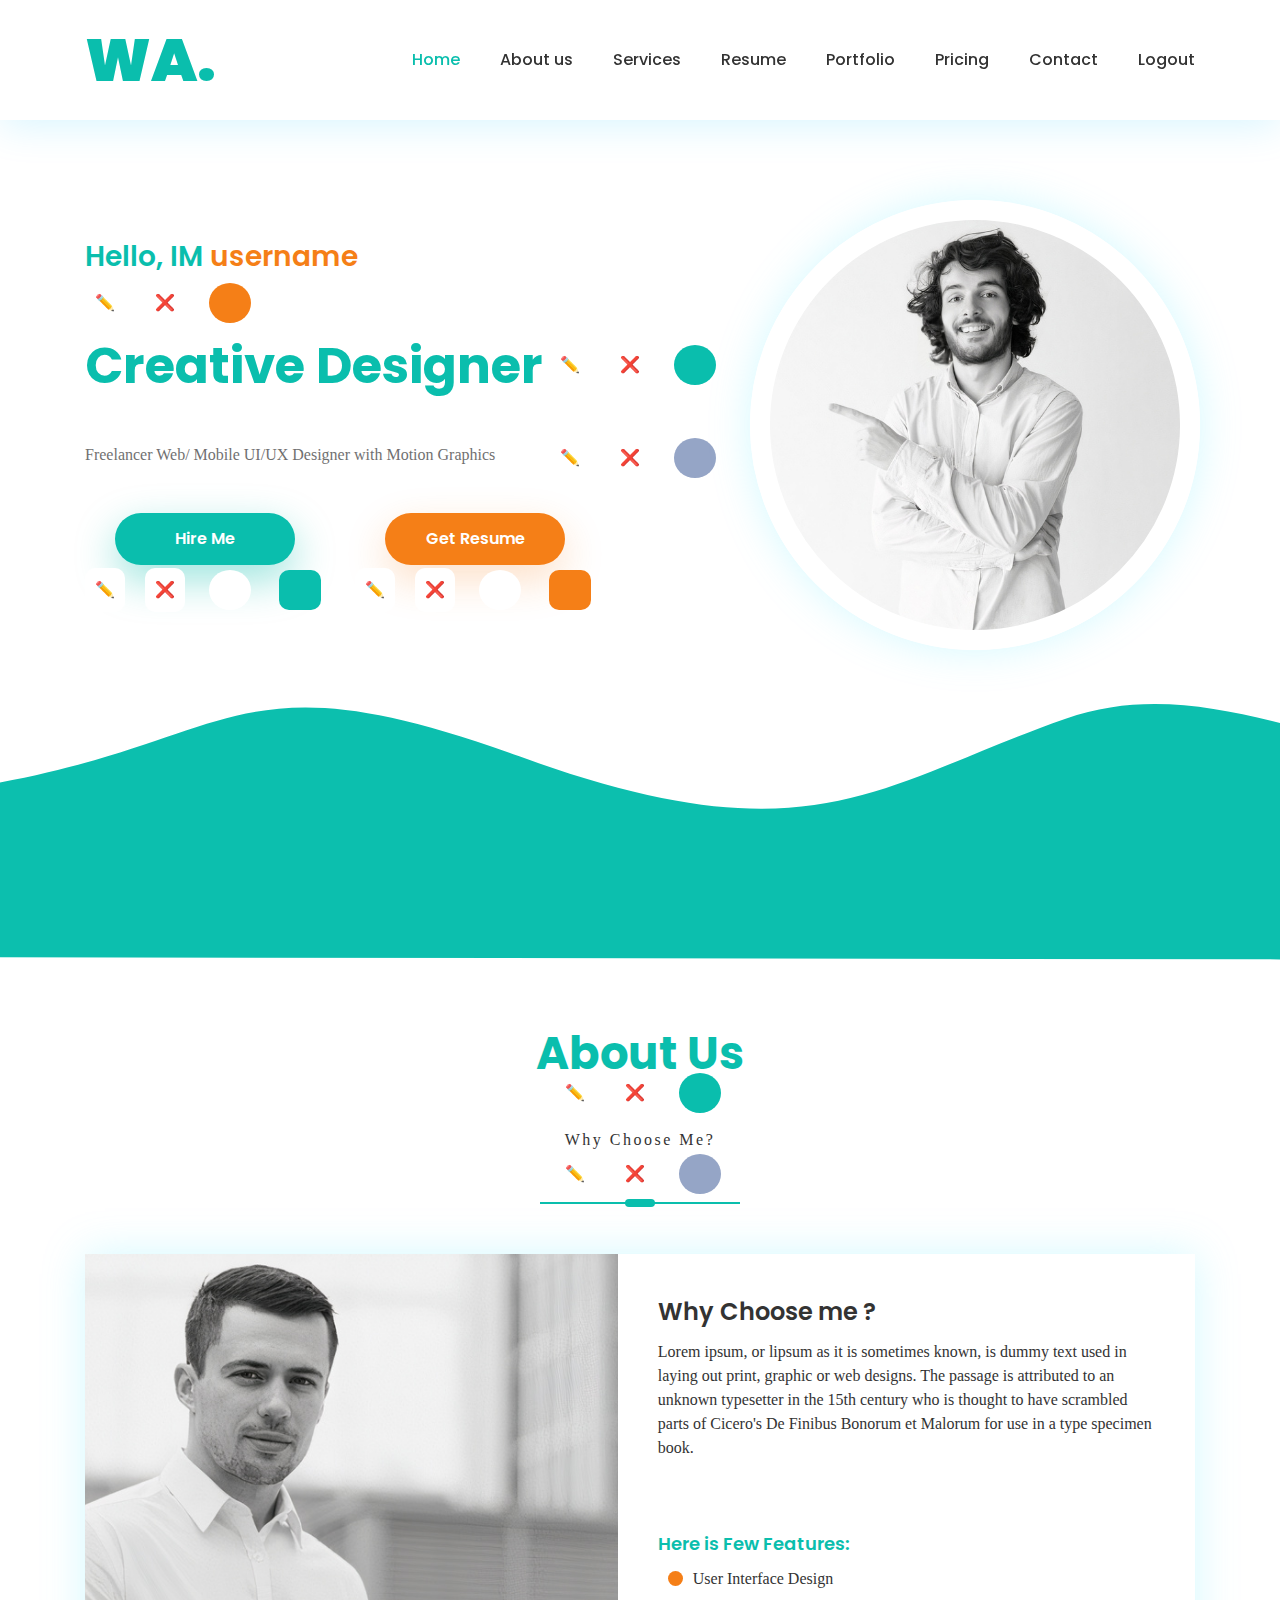
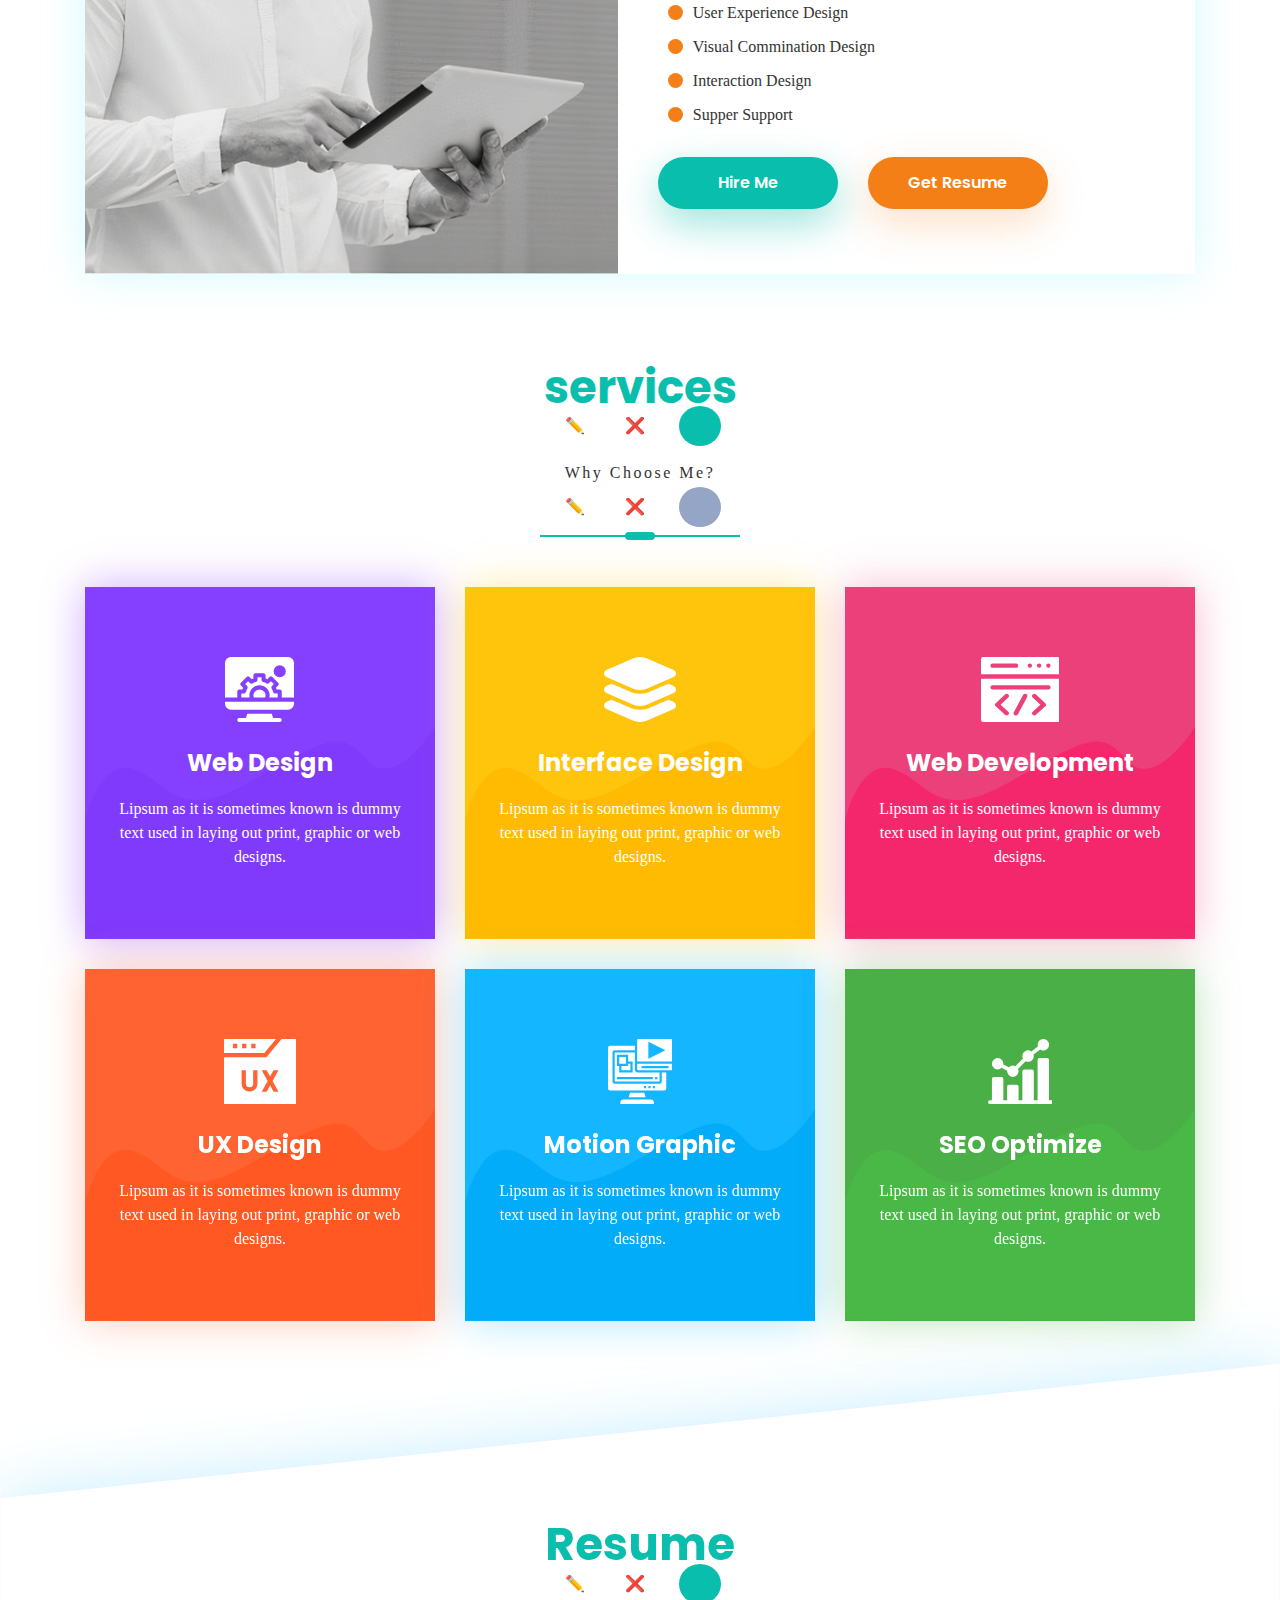
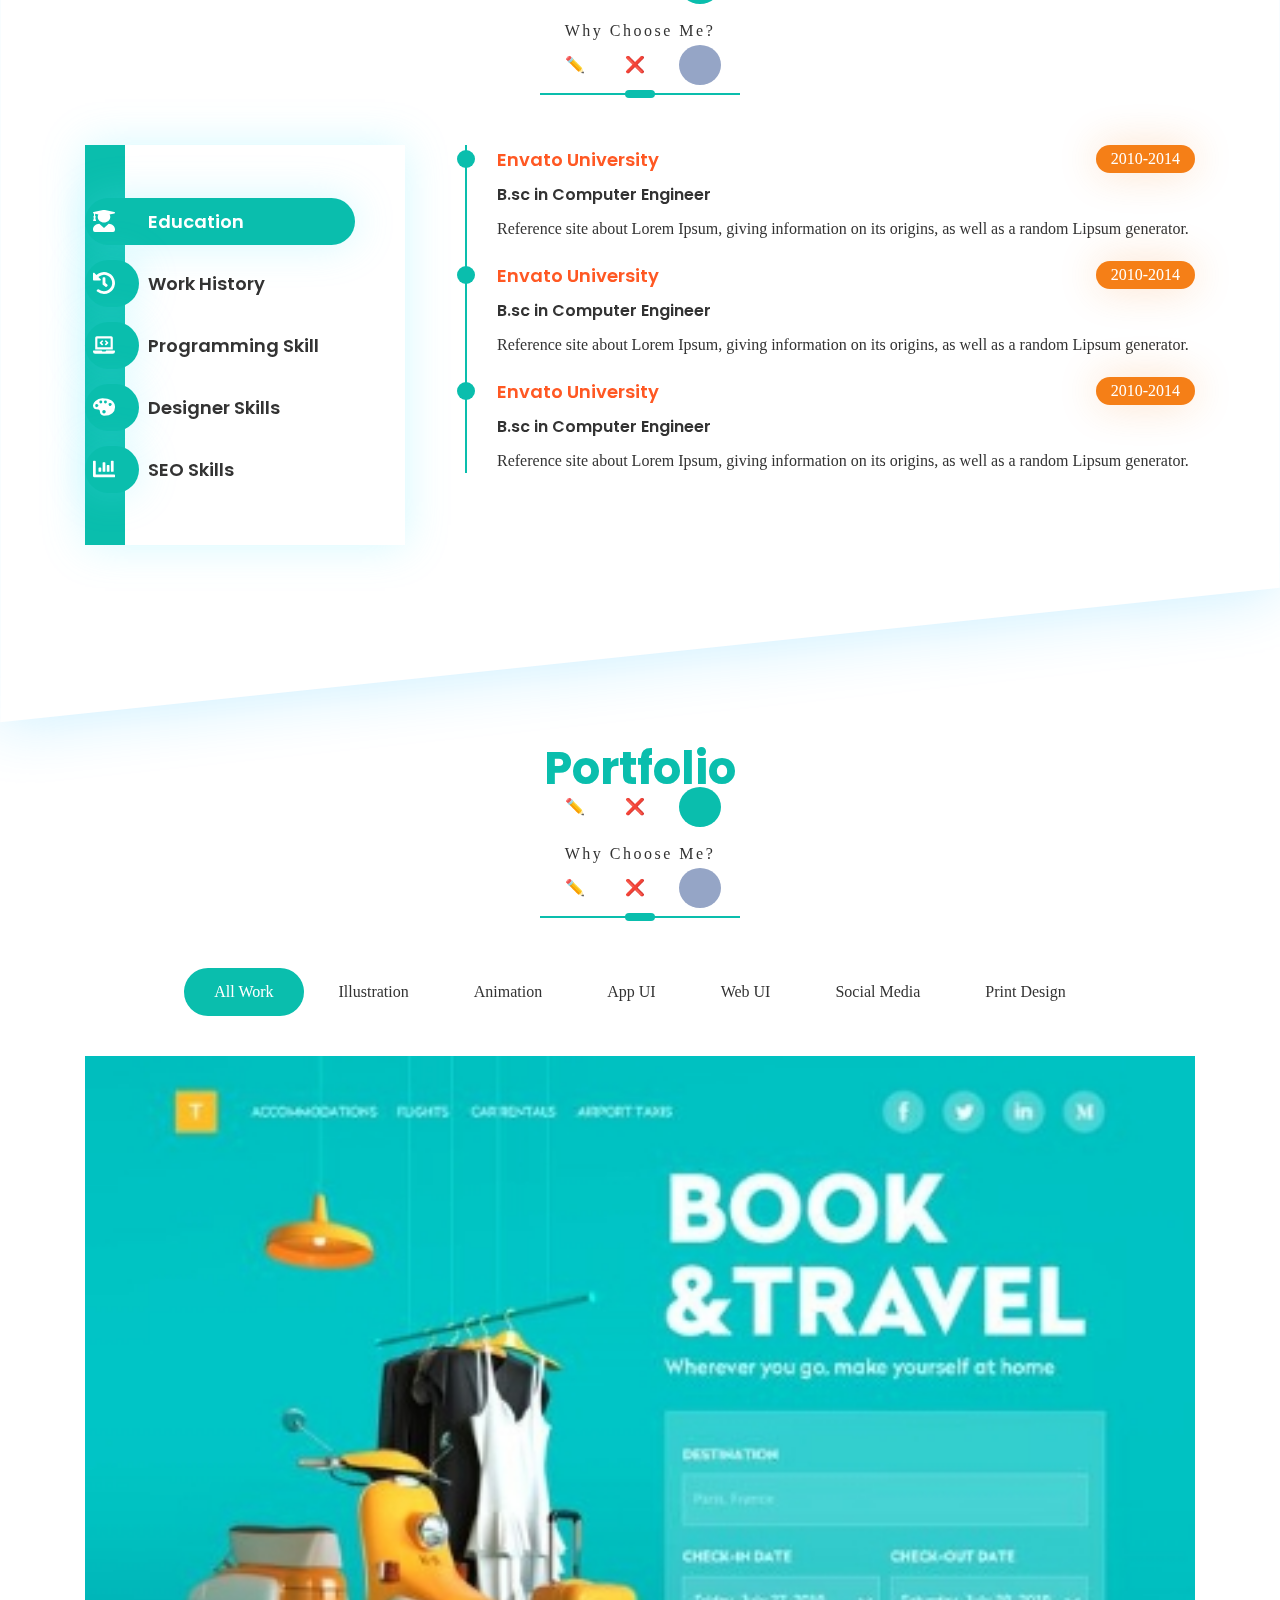
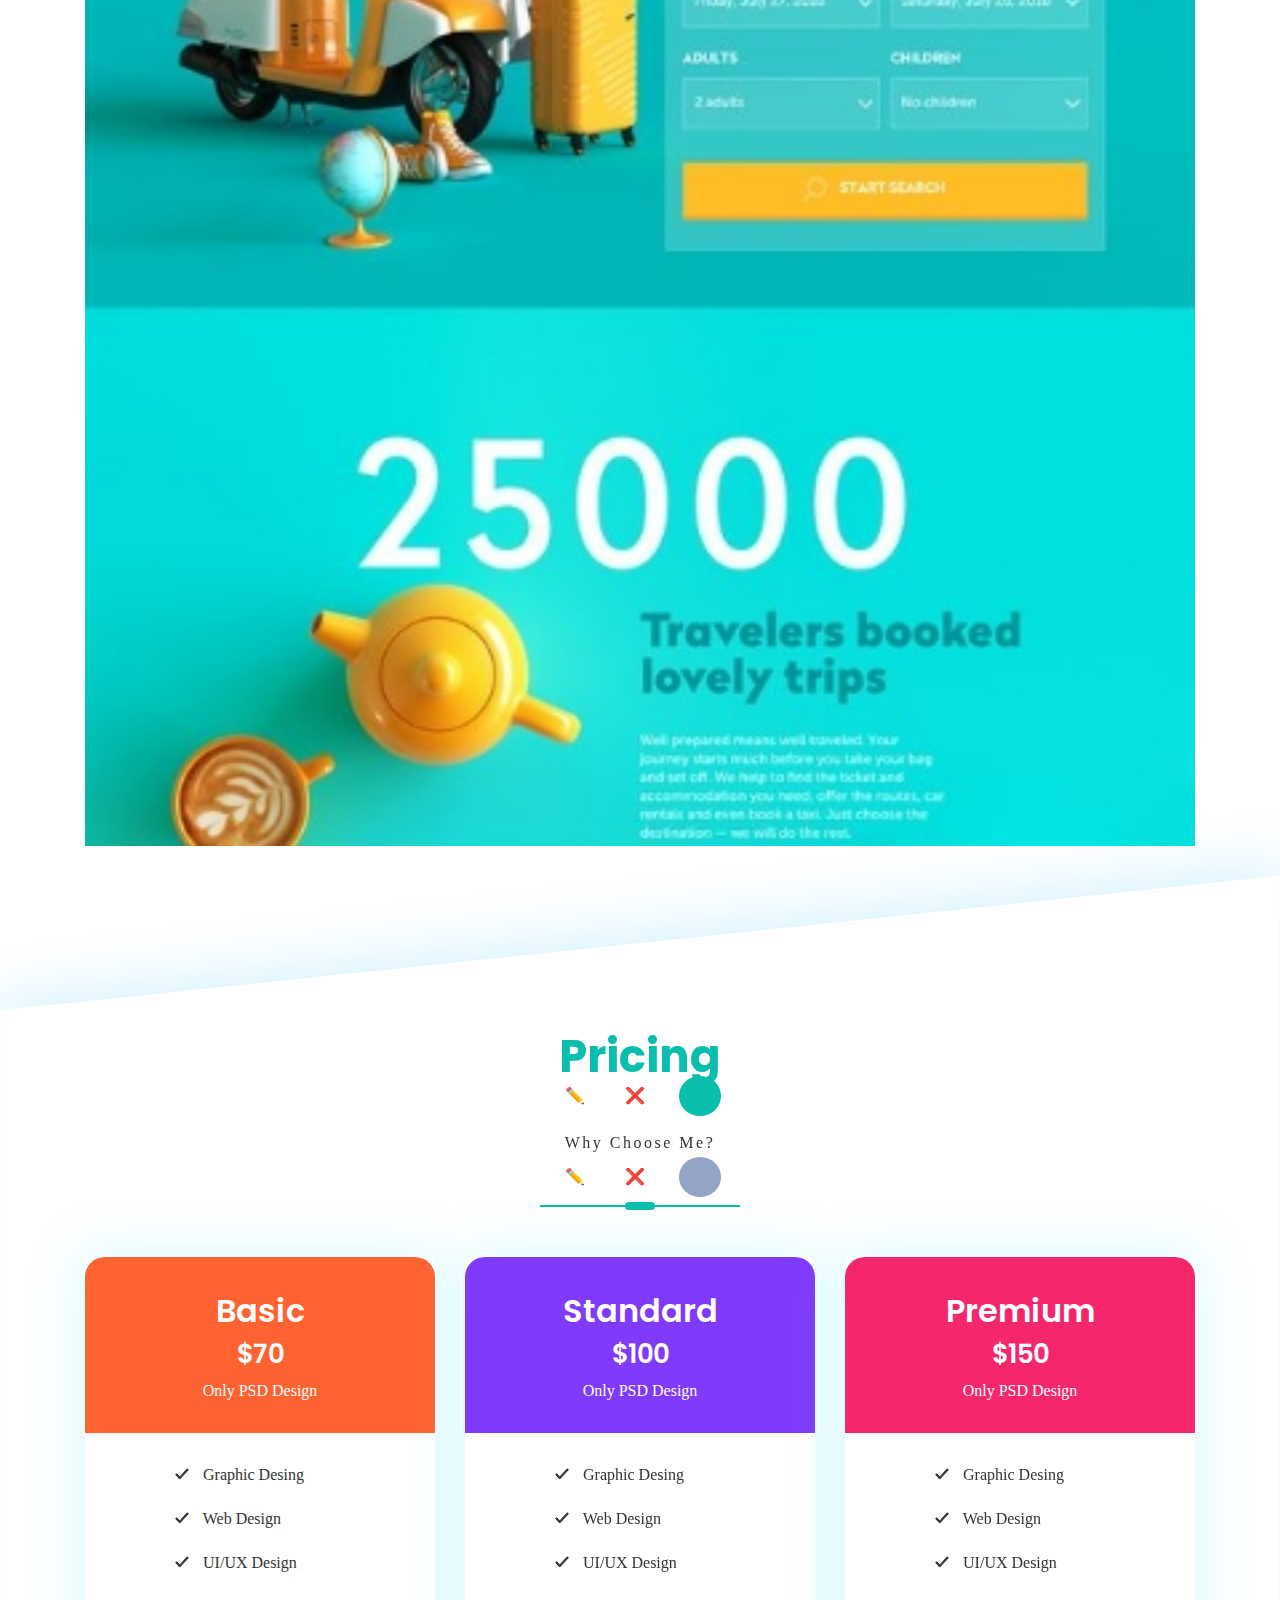
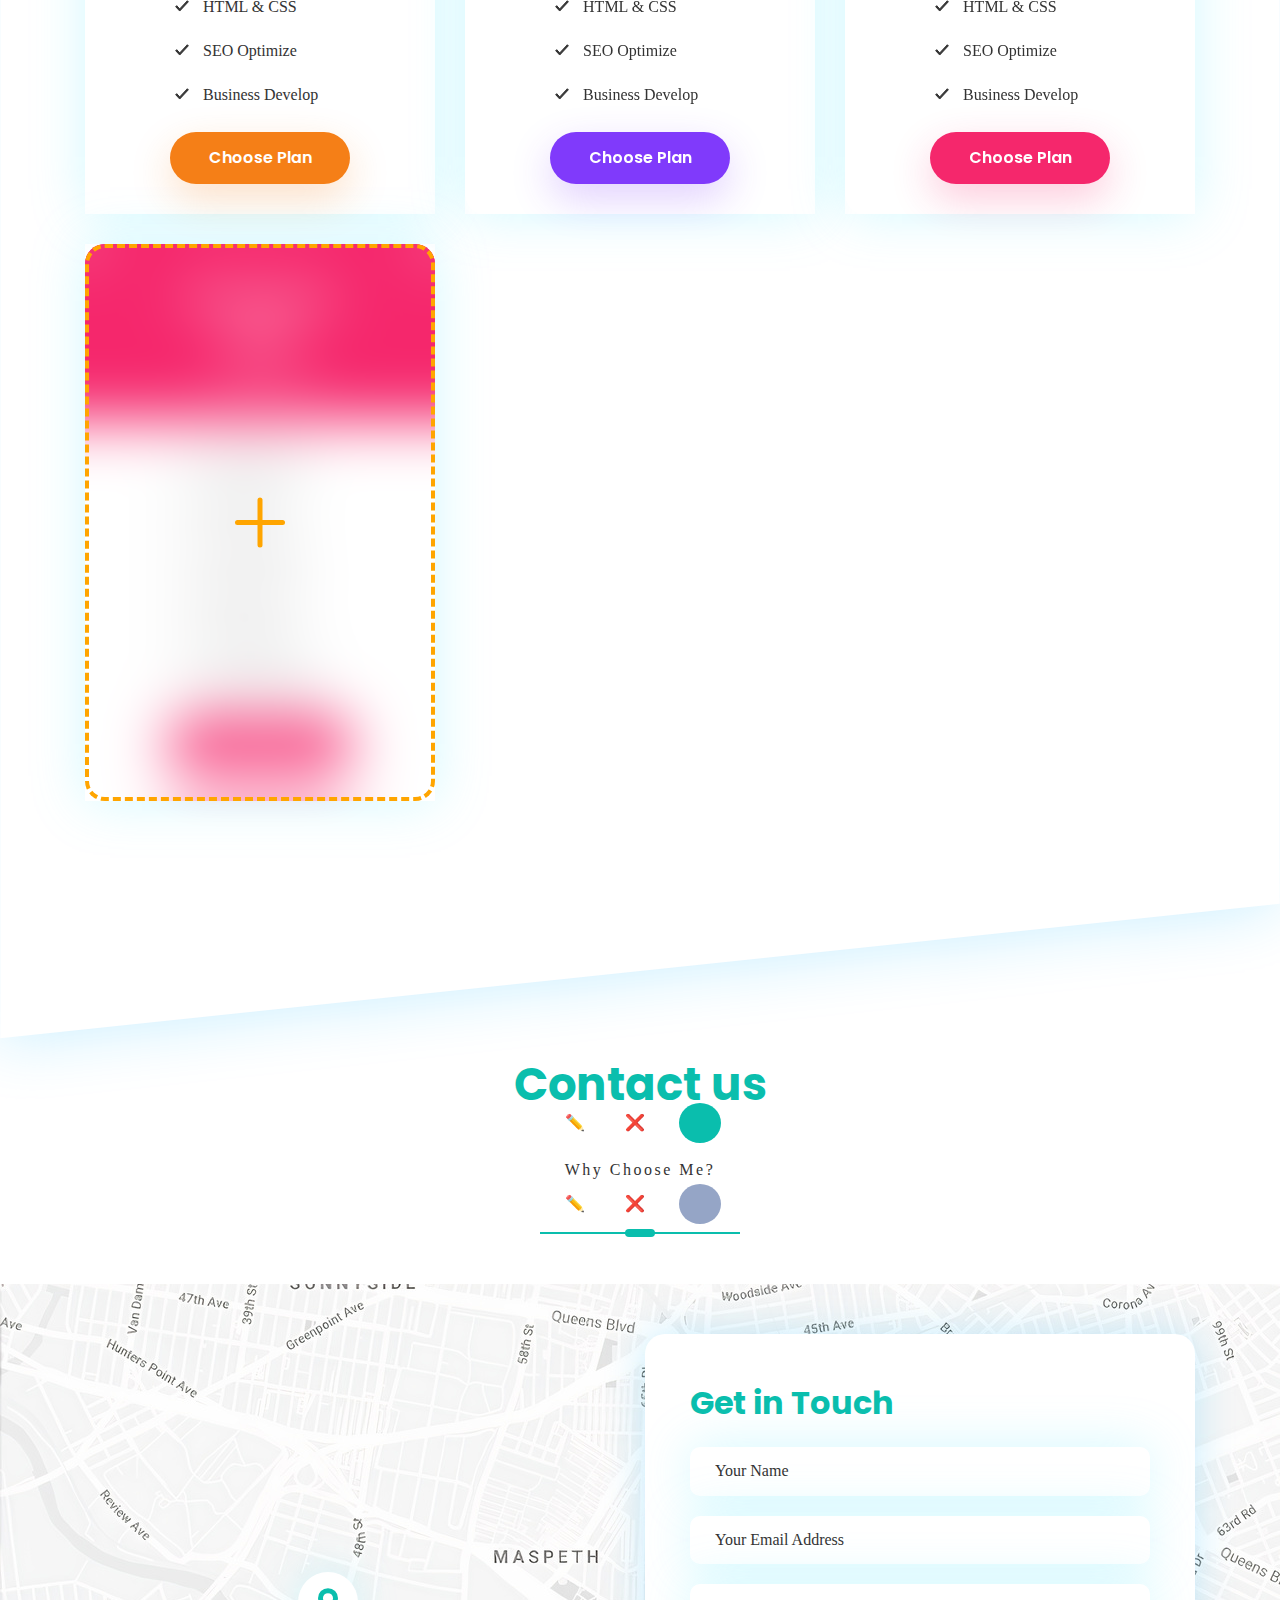
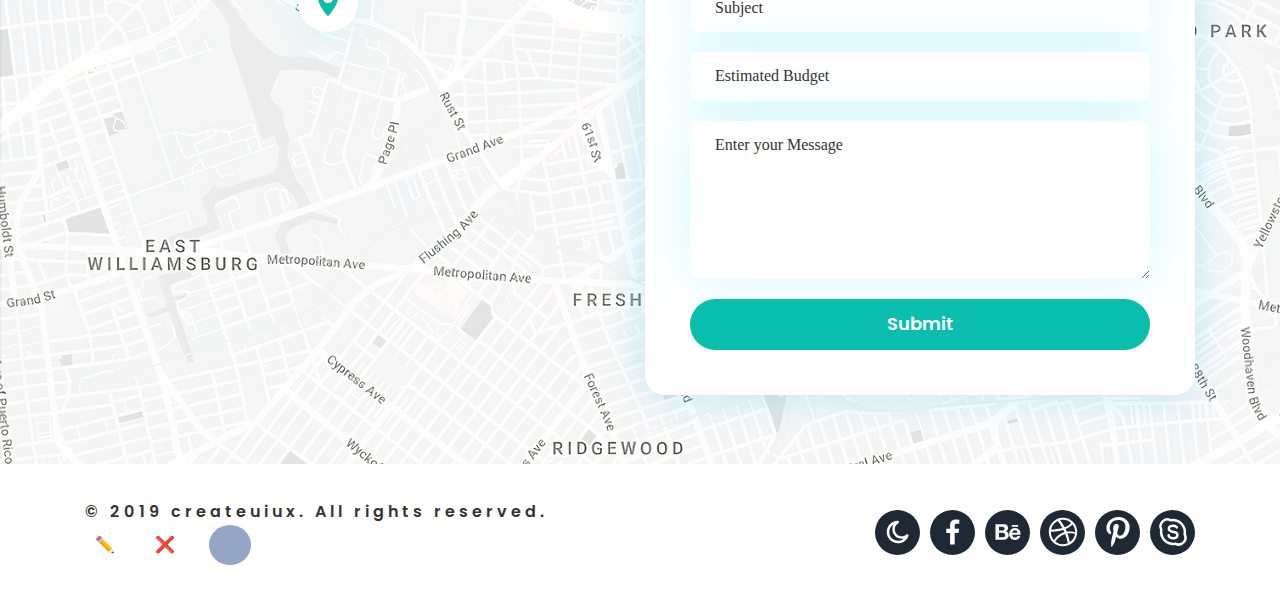
==== commit b816e727: "update" ====
--- a/index.html
+++ b/index.html
@@ -29,7 +29,7 @@
                         <input type="file" name="nav-logo" id="navLogo" class="nav__logo-input">
                     </div>
                 </div>
-              
+
                 <ul class="menu ">
                     <li data-section="home" class="menu__item menu__item--active">
                         <a href="#" class="menu__link">Home</a>
@@ -84,7 +84,7 @@
                                     </div>
                                 </div>
                             </div>
-                    
+
                             <div class="home-title-manage">
 
                                 <h2 class="home__title">Creative Designer</h2>
@@ -99,7 +99,7 @@
                                     </div>
                                 </div>
                             </div>
-                           
+
                             <div class="home-caption-box">
                                 <p class="home__caption">Freelancer Web/ Mobile UI/UX Designer with Motion Graphics
                                 </p>
@@ -114,47 +114,7 @@
                                     </div>
                                 </div>
                             </div>
-                            <script>
-
-                                // Selecting elements from the DOM
-                                const captionPen = document.getElementById('captionPen');
-                                const captionDel = document.getElementById('captionDel');
-                                const saveCaptionText = document.getElementById('saveCaptionText');
-                                const homeCaptionColor = document.getElementById('captionColor');
-                                const captionEditTextbox = document.querySelector('.caption-edit-text-box');
-                                const homeCaption = document.querySelector('.home__caption');
-                                const captionText = document.getElementById('captionText');
-
-                                // Function to toggle the caption edit text box display
-                                function toggleCaptionEditTextbox(displayStyle) {
-                                    captionEditTextbox.style.display = displayStyle;
-                                }
-
-                                // Event listener for the caption pen icon
-                                captionPen.addEventListener('click', function () {
-                                    toggleCaptionEditTextbox('flex'); // Show the caption edit text box
-                                    captionText.value = homeCaption.textContent; // Pre-fill the input with the current caption
-                                    captionText.style.color = homeCaption.style.color; // Set the input text color to match the caption
-                                });
-
-                                // Event listener for the save button
-                                saveCaptionText.addEventListener('click', function () {
-                                    homeCaption.textContent = captionText.value; // Save the new caption
-                                    toggleCaptionEditTextbox('none'); // Hide the caption edit text box
-                                });
-
-                                // Event listener for the caption delete icon
-                                captionDel.addEventListener('click', function () {
-                                    homeCaption.textContent = ''; // Delete the caption
-                                    toggleCaptionEditTextbox('flex'); // Show the caption edit text box for new input
-                                });
-
-                                // Event listener for the caption color picker
-                                homeCaptionColor.addEventListener('input', function () {
-                                    homeCaption.style.color = homeCaptionColor.value; // Change the caption color
-                                });
-
-                            </script>
+
                             <div class="home__links-wrapper">
                                 <div class="home-link-editor-box">
                                     <a href="#" class="app-btn home__first-link">Hire Me</a>
@@ -171,57 +131,8 @@
                                         </div>
                                     </div>
                                 </div>
-                                <!-- ----------------------------------------------------------------------- -->
-                                <!--                            first link script                            -->
-                                <!-- ----------------------------------------------------------------------- -->
-                                <script>
-                                    // Selecting elements from the DOM
-                                    const firstLinkPen = document.getElementById('firstLinkPen');
-                                    const firstLinkDel = document.getElementById('firstLinkDel');
-                                    const saveFirstLinkText = document.getElementById('saveFirstLinkText');
-                                    const firstLinkColor = document.getElementById('firstLinkColor');
-                                    const firstLinkBgColor = document.getElementById('firstLinkBgColor');
-                                    const firstLinkEditTextbox = document.querySelector('.first-link-edit-text-box');
-                                    const homeFirstLink = document.querySelector('.home__first-link');
-                                    const firstLinkText = document.getElementById('firstLinkText');
-
-                                    // Function to toggle the first link edit text box display
-                                    function toggleFirstLinkEditTextbox(displayStyle) {
-                                        firstLinkEditTextbox.style.display = displayStyle;
-                                    }
-
-                                    // Event listener for the first link pen icon
-                                    firstLinkPen.addEventListener('click', function () {
-                                        toggleFirstLinkEditTextbox('flex'); // Show the first link edit text box
-                                        firstLinkText.value = homeFirstLink.textContent; // Pre-fill the input with the current link text
-                                        firstLinkText.style.color = homeFirstLink.style.color; // Set the input text color to match the link
-                                    });
-
-                                    // Event listener for the save button
-                                    saveFirstLinkText.addEventListener('click', function () {
-                                        homeFirstLink.textContent = firstLinkText.value; // Save the new link text
-                                        toggleFirstLinkEditTextbox('none'); // Hide the first link edit text box
-                                    });
-
-                                    // Event listener for the first link delete icon
-                                    firstLinkDel.addEventListener('click', function () {
-                                        homeFirstLink.textContent = ''; // Delete the link text
-                                        toggleFirstLinkEditTextbox('flex'); // Show the first link edit text box for new input
-                                    });
-
-                                    // Event listener for the first link color picker
-                                    firstLinkColor.addEventListener('input', function () {
-                                        homeFirstLink.style.color = firstLinkColor.value; // Change the link text color
-                                    });
-
-                                    // Event listener for the first link background color picker
-                                    firstLinkBgColor.addEventListener('input', function () {
-                                        homeFirstLink.style.backgroundColor = firstLinkBgColor.value; // Change the link background color
-                                        // Assuming you want to change the shadow color to match the background color
-                                        homeFirstLink.style.boxShadow = `0rem 1.5rem 4rem ${firstLinkBgColor.value}`; // Change the link shadow color
-                                    });
-
-                                </script>
+ 
+
                                 <div class="home-link-editor-box">
                                     <a href="#" class="app-btn app-btn--orange home__second-link">Get Resume</a>
                                     <div class="manage-text manage-second-link">
@@ -240,54 +151,7 @@
                                 <!-- ----------------------------------------------------------------------- -->
                                 <!--                           second link script                            -->
                                 <!-- ----------------------------------------------------------------------- -->
-                                <script>
-                                    // Selecting elements from the DOM
-                                    const secondLinkPen = document.getElementById('secondLinkPen');
-                                    const secondLinkDel = document.getElementById('secondLinkDel');
-                                    const saveSecondLinkText = document.getElementById('saveSecondLinkText');
-                                    const secondLinkColor = document.getElementById('secondLinkColor');
-                                    const secondLinkBgColor = document.getElementById('secondLinkBgColor');
-                                    const secondLinkEditTextbox = document.querySelector('.second-link-edit-text-box');
-                                    const homeSecondLink = document.querySelector('.home__second-link');
-                                    const secondLinkText = document.getElementById('secondLinkText');
-
-                                    // Function to toggle the second link edit text box display
-                                    function toggleSecondLinkEditTextbox(displayStyle) {
-                                        secondLinkEditTextbox.style.display = displayStyle;
-                                    }
-
-                                    // Event listener for the second link pen icon
-                                    secondLinkPen.addEventListener('click', function () {
-                                        toggleSecondLinkEditTextbox('flex'); // Show the second link edit text box
-                                        secondLinkText.value = homeSecondLink.textContent; // Pre-fill the input with the current link text
-                                        secondLinkText.style.color = homeSecondLink.style.color; // Set the input text color to match the link
-                                    });
-
-                                    // Event listener for the save button
-                                    saveSecondLinkText.addEventListener('click', function () {
-                                        homeSecondLink.textContent = secondLinkText.value; // Save the new link text
-                                        toggleSecondLinkEditTextbox('none'); // Hide the second link edit text box
-                                    });
-
-                                    // Event listener for the second link delete icon
-                                    secondLinkDel.addEventListener('click', function () {
-                                        homeSecondLink.textContent = ''; // Delete the link text
-                                        toggleSecondLinkEditTextbox('flex'); // Show the second link edit text box for new input
-                                    });
-
-                                    // Event listener for the second link color picker
-                                    secondLinkColor.addEventListener('input', function () {
-                                        homeSecondLink.style.color = secondLinkColor.value; // Change the link text color
-                                    });
-
-                                    // Event listener for the second link background color picker
-                                    secondLinkBgColor.addEventListener('input', function () {
-                                        homeSecondLink.style.backgroundColor = secondLinkBgColor.value; // Change the link background color
-                                        // Assuming you want to change the shadow color to match the background color
-                                        homeSecondLink.style.boxShadow = `0px 0px 10px ${secondLinkBgColor.value}`; // Change the link shadow color
-                                    });
-
-                                </script>
+
                             </div>
                         </div>
                     </div>
@@ -299,43 +163,7 @@
                             </div>
 
                         </div>
-                        <script>
-document.addEventListener('DOMContentLoaded', function () {
-    // Listen for a click on the home-photo-input-box
-    document.querySelector('.home-photo-input-box').addEventListener('click', function (event) {
-        // Get the file input element
-        var fileInput = document.getElementById('homePhoto');
-
-        // Trigger the file input click only if the clicked element is not the file input itself
-        if (event.target !== fileInput && !fileInput.value) {
-            fileInput.click();
-        }
-    });
-
-    // Listen for a change on the file input
-    document.getElementById('homePhoto').addEventListener('change', function (event) {
-        // Check if a file was selected
-        if (event.target.files.length > 0) {
-            // Get the file and set it as the background image of the home__photo
-            var file = event.target.files[0];
-            var reader = new FileReader();
-
-            reader.onloadend = function () {
-                document.querySelector('.home__photo').style.backgroundImage = 'url(' + reader.result + ')';
-            }
-
-            if (file) {
-                reader.readAsDataURL(file);
-            } else {
-                document.querySelector('.home__photo').style.backgroundImage = '';
-            }
-        }
-    });
-});
-
-
-
-                        </script>
+
                     </div>
                 </div>
             </div>
@@ -344,24 +172,32 @@
 
             <div class="section-head">
                 <h3 class="section-head__title">About Us</h3>
-                <div class="manage-text section-head-manage">
+                <div class="manage-text section-head-manage ">
                     <span class="pen" id="pen">✏️</span>
                     <span class="del" id="del">❌</span>
-                    <input type="color" name="title-color" value="#0abead" id="homeLinkColor" class="home-link-color">
-                </div>
-                <div class="section-head-caption-box">
+                    <input type="color" name="title-color" value="#0abead" id="headTitleColor" class="home-link-color">
+                    <div class="edit-text-box">
+                        <input type="text" name="name-text" id="nameText">
+                        <input type="submit" value="save" id="saveTitleText">
+                    </div>
+                </div>
+                <div class="section-head-caption">
                     <p class="section-head__caption">Why Choose Me?</p>
                     <div class="manage-text section-head-manage section-head-manage-m">
                         <span class="pen" id="pen">✏️</span>
                         <span class="del" id="del">❌</span>
-                        <input type="color" name="title-color" value="#95a5c6" id="homeLinkColor"
+                        <input type="color" name="title-color" value="#95a5c6" id="headCaptionColor"
                             class="home-link-color">
-                    </div>
+                        <div class="edit-text-box">
+                            <input type="text" name="name-text" id="nameText">
+                            <input type="submit" value="save" id="saveCaptionText">
+                        </div>
+                    </div>
+                    <span class="section-head__line"></span>
 
                 </div>
             </div>
             <div class="container">
-                <span class="section-head__line"></span>
                 <div class="about">
                     <div class="about__cover">
                         <img src="../images/about-us-man.jpg" alt="about us" class="about__img">
@@ -394,25 +230,32 @@
         </section>
         <section class="services">
             <div class="section-head">
-
-                <h3 class="section-head__title">Services</h3>
-                <div class="manage-text section-head-manage">
+                <h3 class="section-head__title">services</h3>
+                <div class="manage-text section-head-manage ">
                     <span class="pen" id="pen">✏️</span>
                     <span class="del" id="del">❌</span>
-                    <input type="color" name="title-color" value="#0abead" id="homeLinkColor" class="home-link-color">
-                </div>
-                <div class="section-head-caption-box">
+                    <input type="color" name="title-color" value="#0abead" id="headTitleColor" class="home-link-color">
+                    <div class="edit-text-box">
+                        <input type="text" name="name-text" id="nameText">
+                        <input type="submit" value="save" id="saveTitleText">
+                    </div>
+                </div>
+                <div class="section-head-caption">
                     <p class="section-head__caption">Why Choose Me?</p>
                     <div class="manage-text section-head-manage section-head-manage-m">
                         <span class="pen" id="pen">✏️</span>
                         <span class="del" id="del">❌</span>
-                        <input type="color" name="title-color" value="#95a5c6" id="homeLinkColor"
+                        <input type="color" name="title-color" value="#95a5c6" id="headCaptionColor"
                             class="home-link-color">
-                    </div>
+                        <div class="edit-text-box">
+                            <input type="text" name="name-text" id="nameText">
+                            <input type="submit" value="save" id="saveCaptionText">
+                        </div>
+                    </div>
+                    <span class="section-head__line"></span>
 
                 </div>
             </div>
-            <span class="section-head__line"></span>
             <div class="container">
                 <div class="row">
                     <div class="col-12 col-sm-6 col-lg-4">
@@ -530,18 +373,30 @@
         <section class="resume">
             <div class="section-head skew-reset">
                 <h3 class="section-head__title">Resume</h3>
-                <div class="manage-text section-head-manage">
+                <div class="manage-text section-head-manage ">
                     <span class="pen" id="pen">✏️</span>
                     <span class="del" id="del">❌</span>
-                    <input type="color" name="title-color" value="#0abead" id="homeLinkColor" class="home-link-color">
-                </div>
-                <div class="manage-text section-head-manage section-head-manage-m resume-manage">
-                    <span class="pen" id="pen">✏️</span>
-                    <span class="del" id="del">❌</span>
-                    <input type="color" name="title-color" value="#95a5c6" id="homeLinkColor" class="home-link-color">
-                </div>
-                <p class="section-head__caption">Why Choose Me?</p>
-                <span class="section-head__line"></span>
+                    <input type="color" name="title-color" value="#0abead" id="headTitleColor" class="home-link-color">
+                    <div class="edit-text-box">
+                        <input type="text" name="name-text" id="nameText">
+                        <input type="submit" value="save" id="saveTitleText">
+                    </div>
+                </div>
+                <div class="section-head-caption">
+                    <p class="section-head__caption">Why Choose Me?</p>
+                    <div class="manage-text section-head-manage section-head-manage-m">
+                        <span class="pen" id="pen">✏️</span>
+                        <span class="del" id="del">❌</span>
+                        <input type="color" name="title-color" value="#95a5c6" id="headCaptionColor"
+                            class="home-link-color">
+                        <div class="edit-text-box">
+                            <input type="text" name="name-text" id="nameText">
+                            <input type="submit" value="save" id="saveCaptionText">
+                        </div>
+                    </div>
+                    <span class="section-head__line"></span>
+
+                </div>
             </div>
 
             <div class="container skew-reset">
@@ -765,21 +620,30 @@
 
                 <div class="section-head">
                     <h3 class="section-head__title">Portfolio</h3>
-                    <div class="manage-text section-head-manage">
+                    <div class="manage-text section-head-manage ">
                         <span class="pen" id="pen">✏️</span>
                         <span class="del" id="del">❌</span>
-                        <input type="color" name="title-color" value="#0abead" id="homeLinkColor"
-                            class="home-link-color">
-                    </div>
-
-                    <p class=" section-head__caption">Why Choose Me?</p>
-                    <div class="manage-text section-head-manage section-head-manage-m portfolio-manage">
-                        <span class="pen" id="pen">✏️</span>
-                        <span class="del" id="del">❌</span>
-                        <input type="color" name="title-color" value="#95a5c6" id="homeLinkColor"
-                            class="home-link-color">
-                    </div>
-                    <span class="section-head__line"></span>
+                        <input type="color" name="title-color" value="#0abead" id="headTitleColor" class="home-link-color">
+                        <div class="edit-text-box">
+                            <input type="text" name="name-text" id="nameText">
+                            <input type="submit" value="save" id="saveTitleText">
+                        </div>
+                    </div>
+                    <div class="section-head-caption">
+                        <p class="section-head__caption">Why Choose Me?</p>
+                        <div class="manage-text section-head-manage section-head-manage-m">
+                            <span class="pen" id="pen">✏️</span>
+                            <span class="del" id="del">❌</span>
+                            <input type="color" name="title-color" value="#95a5c6" id="headCaptionColor"
+                                class="home-link-color">
+                            <div class="edit-text-box">
+                                <input type="text" name="name-text" id="nameText">
+                                <input type="submit" value="save" id="saveCaptionText">
+                            </div>
+                        </div>
+                        <span class="section-head__line"></span>
+    
+                    </div>
                 </div>
 
                 <ul class="portfolio-list">
@@ -871,20 +735,30 @@
             <div class="container skew-reset">
                 <div class="section-head">
                     <h3 class="section-head__title">Pricing</h3>
-                    <div class="manage-text section-head-manage">
+                    <div class="manage-text section-head-manage ">
                         <span class="pen" id="pen">✏️</span>
                         <span class="del" id="del">❌</span>
-                        <input type="color" name="title-color" value="#0abead" id="homeLinkColor"
-                            class="home-link-color">
-                    </div>
-                    <p class=" section-head__caption">Why Choose Me?</p>
-                    <div class="manage-text section-head-manage section-head-manage-m pricing-manage">
-                        <span class="pen" id="pen">✏️</span>
-                        <span class="del" id="del">❌</span>
-                        <input type="color" name="title-color" value="#95a5c6" id="homeLinkColor"
-                            class="home-link-color">
-                    </div>
-                    <span class="section-head__line"></span>
+                        <input type="color" name="title-color" value="#0abead" id="headTitleColor" class="home-link-color">
+                        <div class="edit-text-box">
+                            <input type="text" name="name-text" id="nameText">
+                            <input type="submit" value="save" id="saveTitleText">
+                        </div>
+                    </div>
+                    <div class="section-head-caption">
+                        <p class="section-head__caption">Why Choose Me?</p>
+                        <div class="manage-text section-head-manage section-head-manage-m">
+                            <span class="pen" id="pen">✏️</span>
+                            <span class="del" id="del">❌</span>
+                            <input type="color" name="title-color" value="#95a5c6" id="headCaptionColor"
+                                class="home-link-color">
+                            <div class="edit-text-box">
+                                <input type="text" name="name-text" id="nameText">
+                                <input type="submit" value="save" id="saveCaptionText">
+                            </div>
+                        </div>
+                        <span class="section-head__line"></span>
+    
+                    </div>
                 </div>
 
                 <div class="row">
@@ -1189,20 +1063,31 @@
         </section>
         <section class="contactus">
             <div class="section-head">
-
                 <h3 class="section-head__title">Contact us</h3>
-                <div class="manage-text section-head-manage">
+                <div class="manage-text section-head-manage ">
                     <span class="pen" id="pen">✏️</span>
                     <span class="del" id="del">❌</span>
-                    <input type="color" name="title-color" value="#0abead" id="homeLinkColor" class="home-link-color">
-                </div>
-                <p class=" section-head__caption">Why Choose Me?</p>
-                <div class="manage-text section-head-manage section-head-manage-m contactus-manage">
-                    <span class="pen" id="pen">✏️</span>
-                    <span class="del" id="del">❌</span>
-                    <input type="color" name="title-color" value="#95a5c6" id="homeLinkColor" class="home-link-color">
-                </div>
-                <span class="section-head__line"></span>
+                    <input type="color" name="title-color" value="#0abead" id="headTitleColor" class="home-link-color">
+                    <div class="edit-text-box">
+                        <input type="text" name="name-text" id="nameText">
+                        <input type="submit" value="save" id="saveTitleText">
+                    </div>
+                </div>
+                <div class="section-head-caption">
+                    <p class="section-head__caption">Why Choose Me?</p>
+                    <div class="manage-text section-head-manage section-head-manage-m">
+                        <span class="pen" id="pen">✏️</span>
+                        <span class="del" id="del">❌</span>
+                        <input type="color" name="title-color" value="#95a5c6" id="headCaptionColor"
+                            class="home-link-color">
+                        <div class="edit-text-box">
+                            <input type="text" name="name-text" id="nameText">
+                            <input type="submit" value="save" id="saveCaptionText">
+                        </div>
+                    </div>
+                    <span class="section-head__line"></span>
+
+                </div>
             </div>
             <div class="contactus__wrapper">
                 <div class="container h-full">
@@ -1291,7 +1176,9 @@
             </div>
     </footer>
     <div class="cover"></div>
-    <script src="https://cdnjs.cloudflare.com/ajax/libs/Swiper/11.0.5/swiper-bundle.min.js" integrity="sha512-Ysw1DcK1P+uYLqprEAzNQJP+J4hTx4t/3X2nbVwszao8wD+9afLjBQYjz7Uk4ADP+Er++mJoScI42ueGtQOzEA==" crossorigin="anonymous" referrerpolicy="no-referrer"></script>
+    <script src="https://cdnjs.cloudflare.com/ajax/libs/Swiper/11.0.5/swiper-bundle.min.js"
+        integrity="sha512-Ysw1DcK1P+uYLqprEAzNQJP+J4hTx4t/3X2nbVwszao8wD+9afLjBQYjz7Uk4ADP+Er++mJoScI42ueGtQOzEA=="
+        crossorigin="anonymous" referrerpolicy="no-referrer"></script>
     <script src="../js/app.js"></script>
     <script src="../scripts/swiper-bundle.min.js"></script>
     <script type="text/javascript">
--- a/app.css
+++ b/app.css
@@ -334,7 +334,8 @@
     outline: none;
     border-radius: 2rem;
     width: 5rem;
-    height: 5rem
+    height: 5rem;
+    flex-shrink: 0;
 }
 
 
@@ -544,6 +545,14 @@
 - About us Section -
 
 */
+
+.aboutus-manage-text{
+    position: absolute;
+    left: 0;
+    right: 0;
+    margin: 0;
+    padding-top: 3rem;
+}
 .aboutus {
     margin-top: 6rem;
 }
@@ -598,8 +607,11 @@
 
 
 .section-head-manage-m {
-    left: 60%;
-    position: absolute;
+
+    left: 0;
+    position: absolute;
+    right: 0;
+    margin-top: -5.3rem;
 }
 
 .left {
--- a/responsive.css
+++ b/responsive.css
@@ -98,8 +98,7 @@
     .section-head-manage-m {
         left: 0;
         right: 0;
-        margin-top: auto;
-        margin-bottom: -1rem;
+        margin-top: -5.3rem;
         position: absolute;
     }
 
@@ -245,7 +244,7 @@
     }
 
     .menu--open {
-        height: 33rem;
+        height: 38rem;
     }
 
     .menu__item {
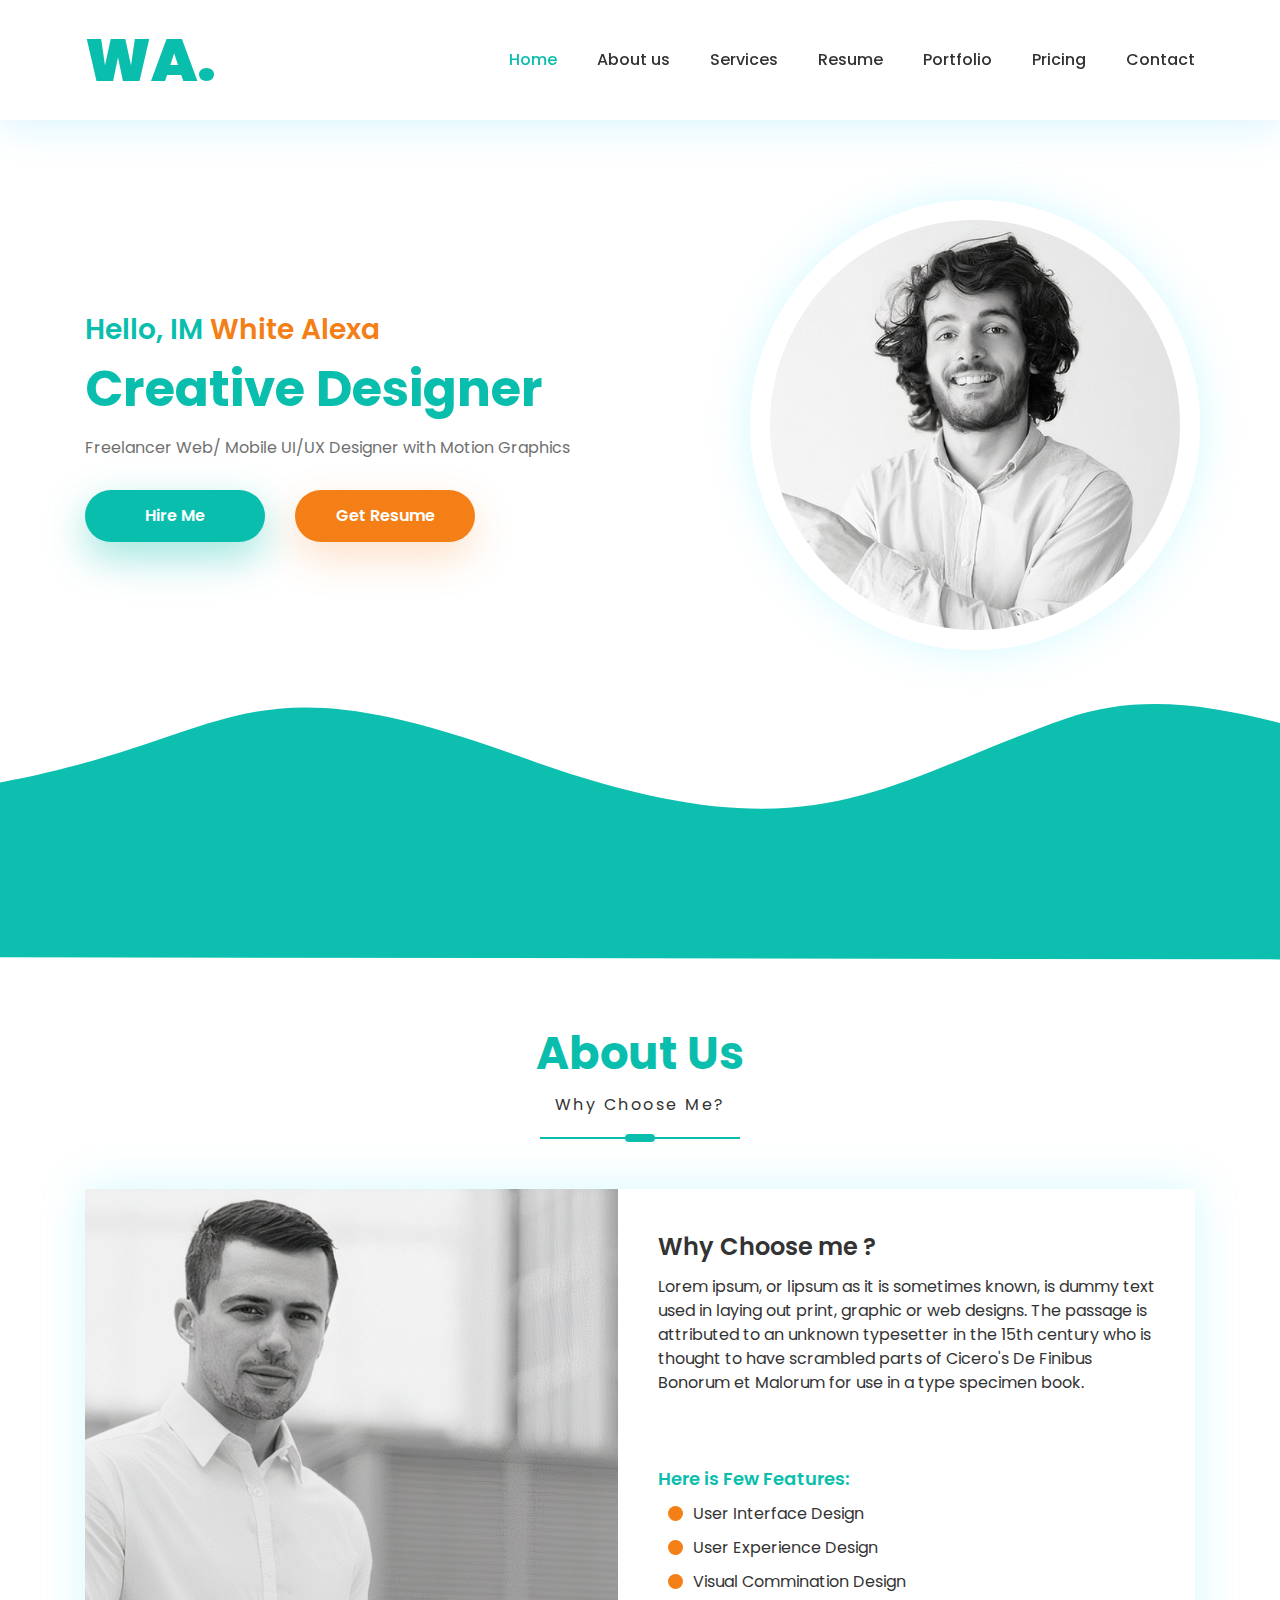
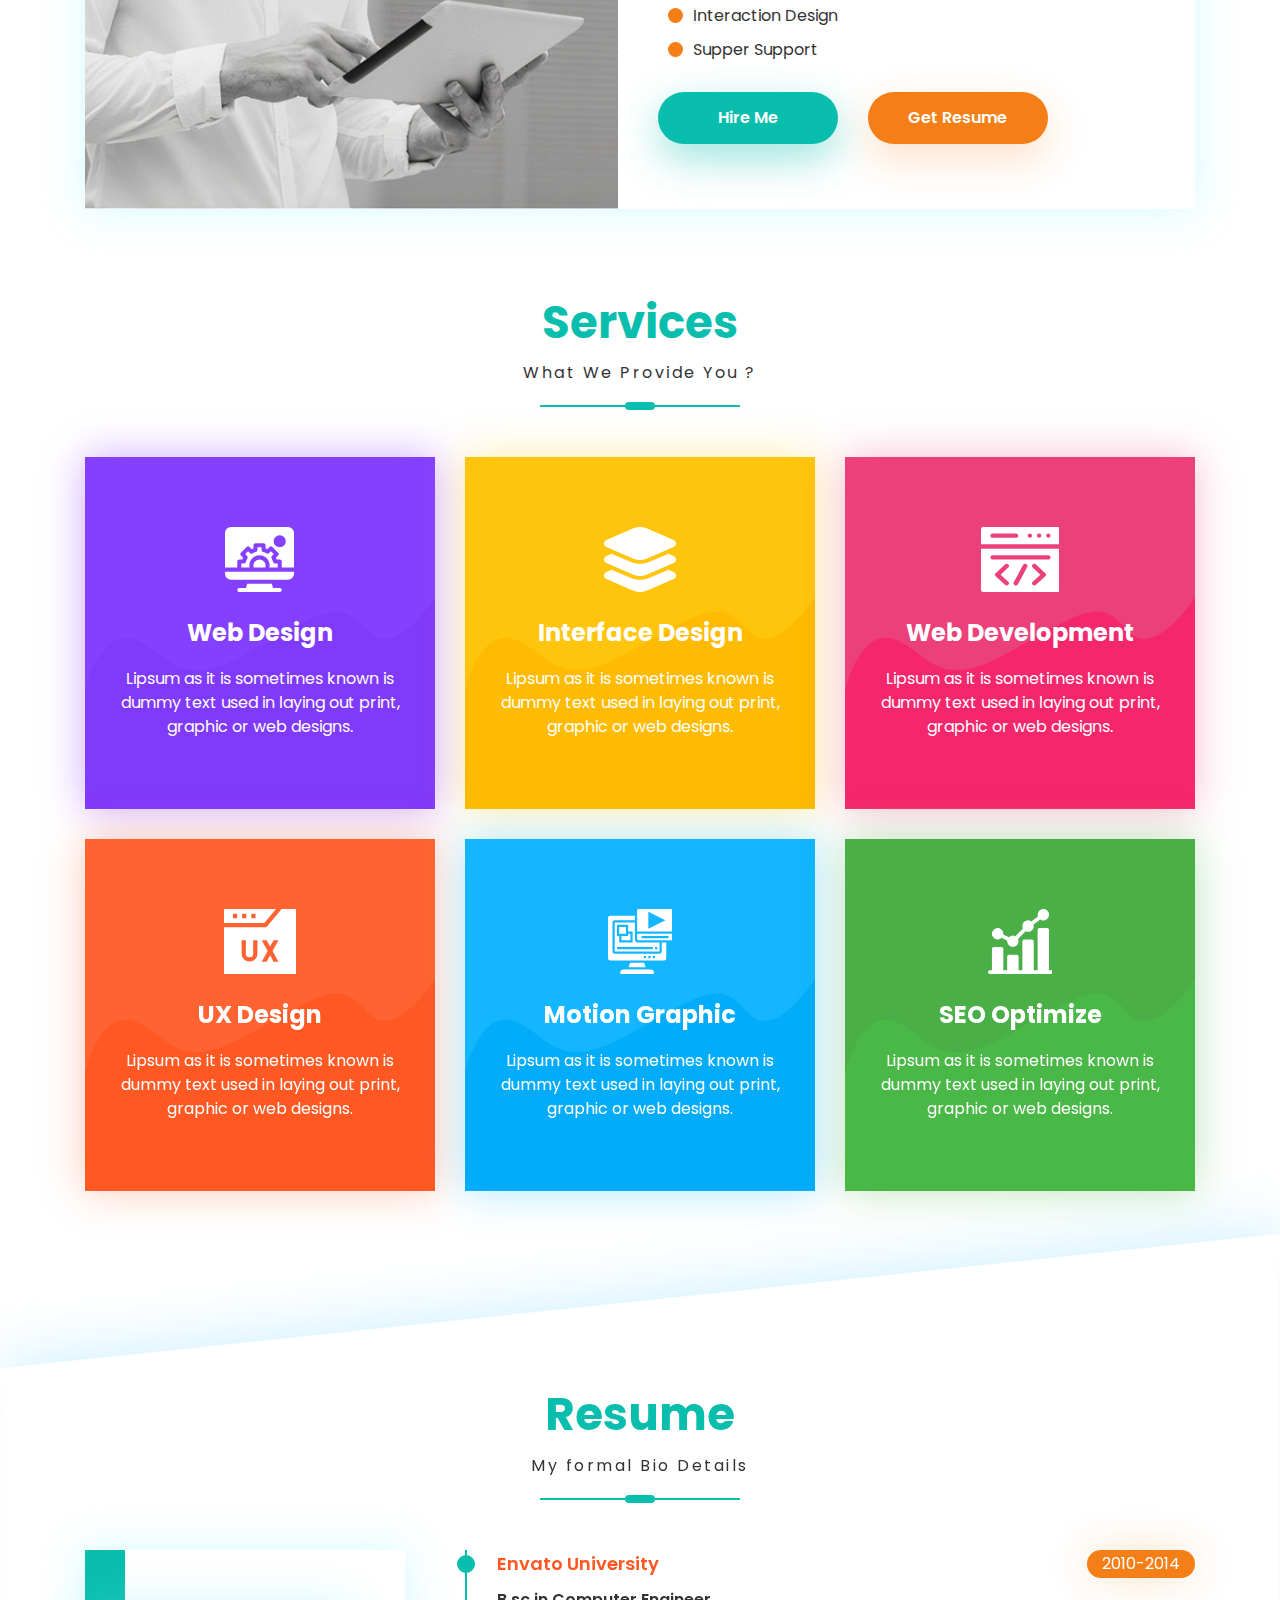
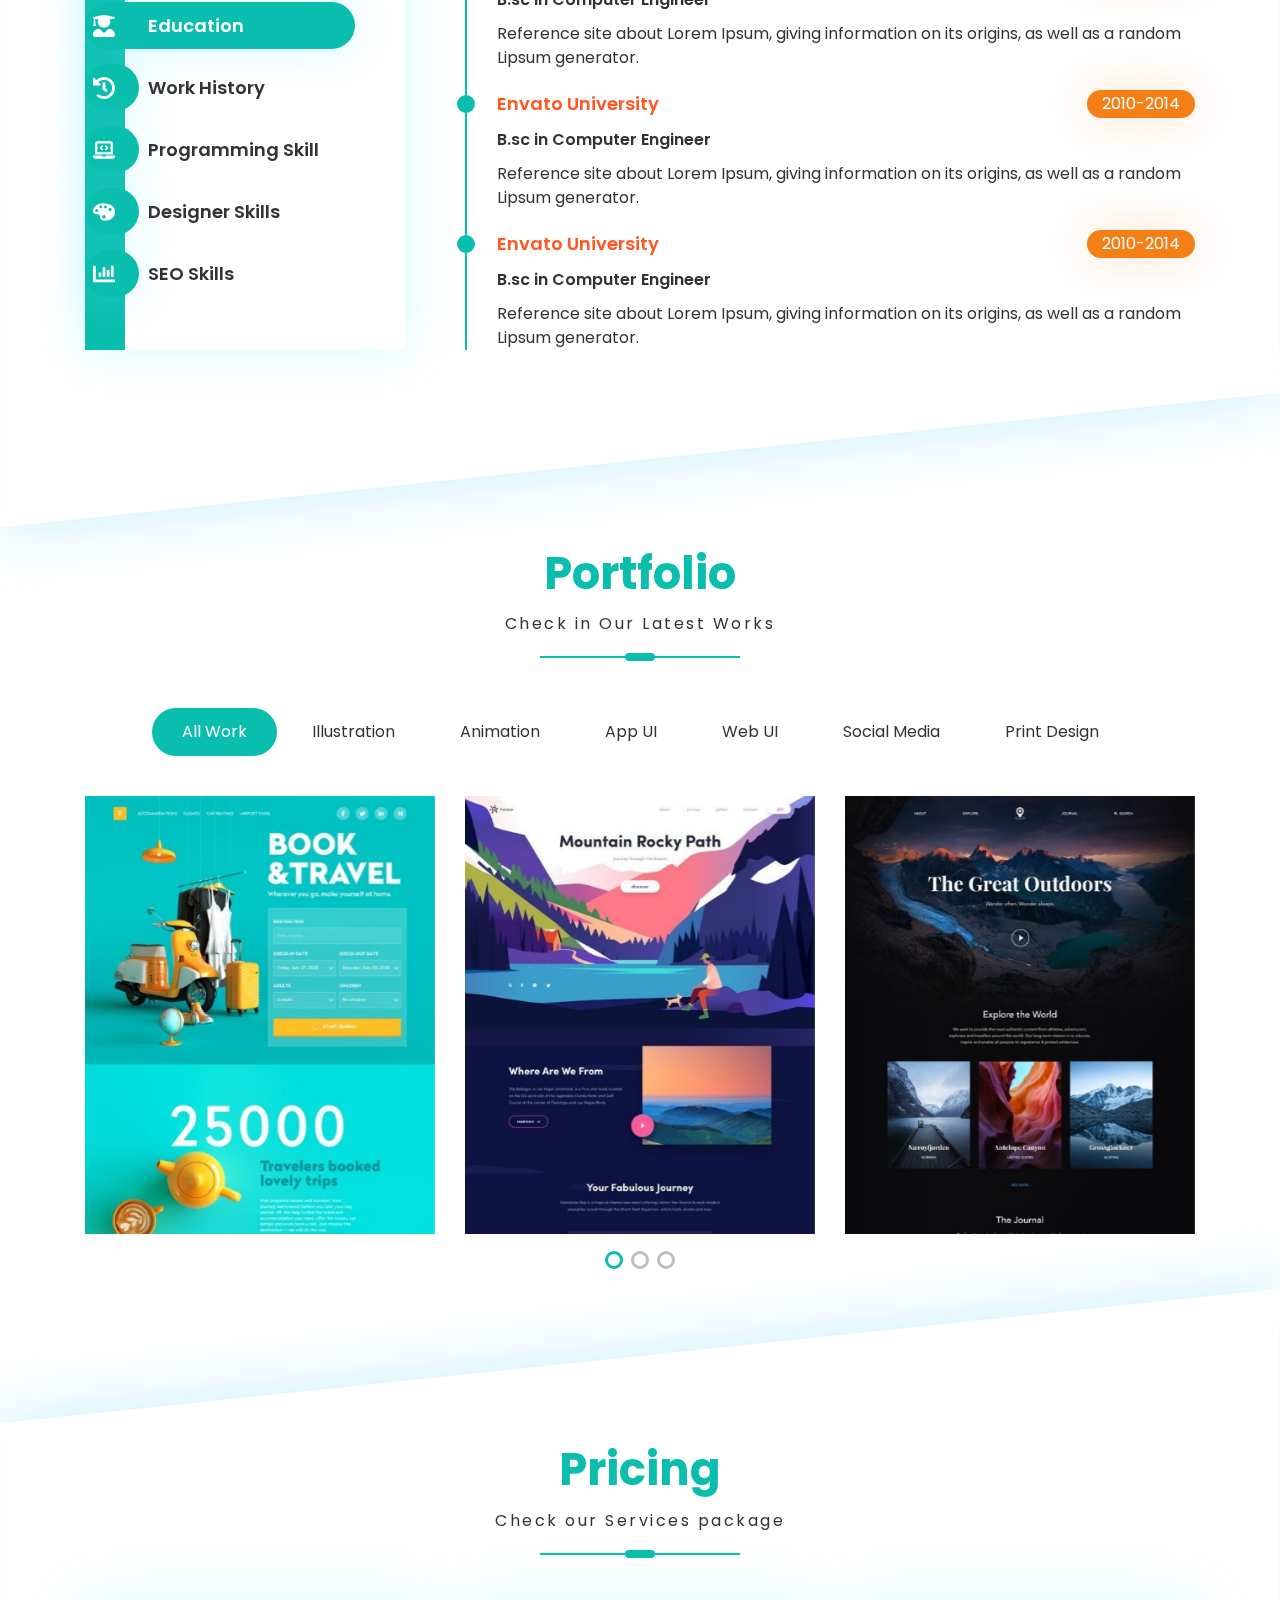
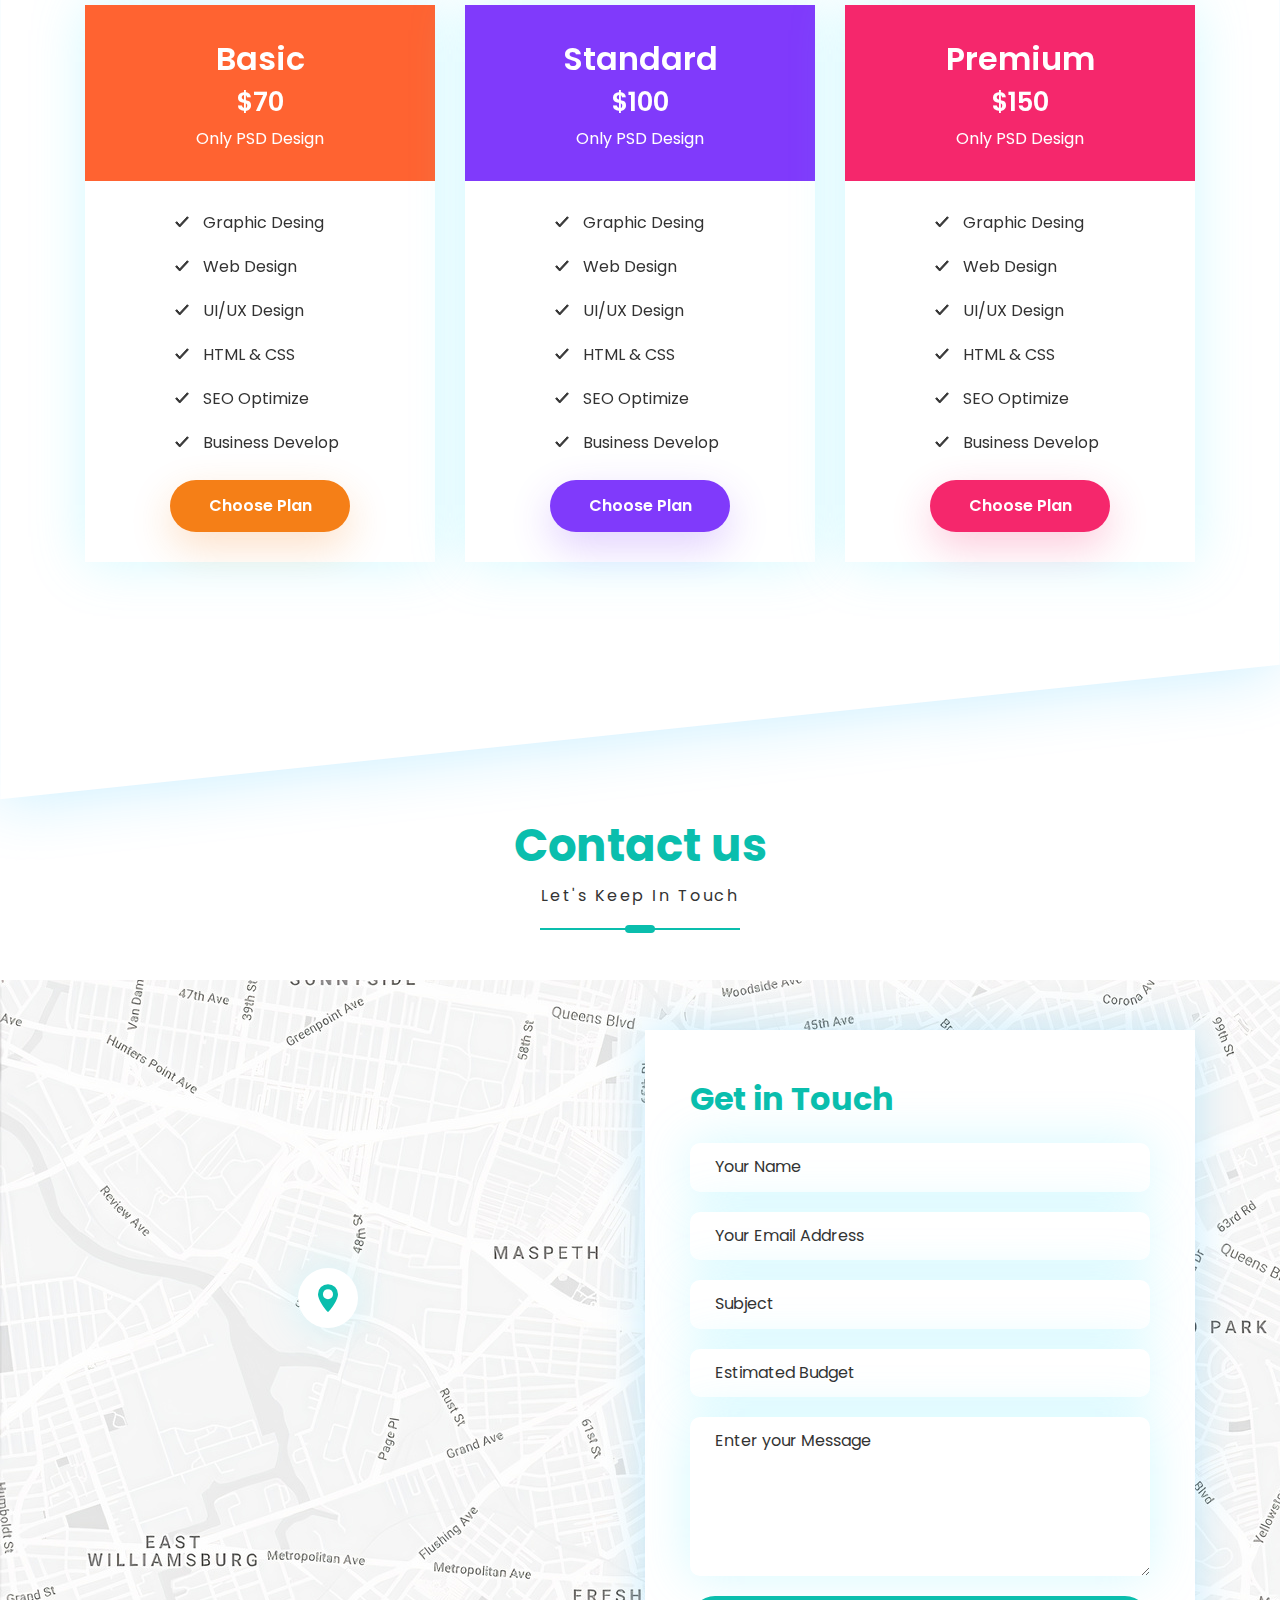
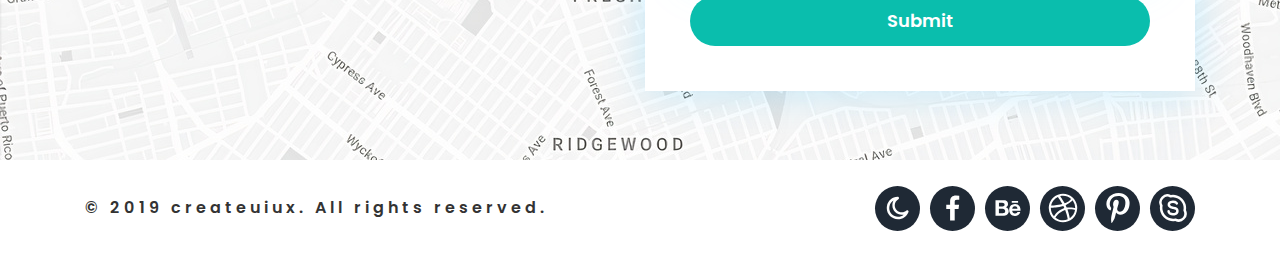
==== commit 1cfaea35: "docs: add new files" ====
--- a/index.html
+++ b/index.html
@@ -1,1154 +1,809 @@
 <!doctype html>
-<html lang="en">
-
+<html lang="en" >
 <head>
     <meta charset="UTF-8">
     <meta name="viewport" content="width=device-width,initial-scale=1.0">
     <meta http-equiv="X-UA-Compatible" content="ie=edge">
-    <title>WA. | cms</title>
-    <link rel="icon" type="image/png" href="../images/app-logo.png">
-    <link rel="stylesheet" href="app.css">
-    <link rel="stylesheet" href="swiper-bundle.min.css">
-    <link rel="stylesheet" href="responsive.css">
-
+    <title>Personal Website</title>
+    <link rel="icon" type="image/png" href="images/app-logo.png">
+    <link rel="stylesheet" href="styles/app.css">
+    <link rel="stylesheet" href="styles/responsive.css">
+    <link rel="stylesheet" href="styles/swiper-bundle.min.css">
 </head>
-
 <body>
 
-
-    <header class="header">
+<header class="header">
+    <div class="container">
+        <nav class="nav">
+            <h1 class="nav__logo">WA.</h1>
+            <ul class="menu ">
+                <li data-section="home" class="menu__item menu__item--active">
+                    <a href="#" class="menu__link">Home</a>
+                </li>
+                <li data-section="aboutus" class="menu__item">
+                    <a href="#" class="menu__link">About us</a>
+                </li>
+                <li data-section="services" class="menu__item">
+                    <a href="#" class="menu__link">Services</a>
+                    </li>
+                        <li data-section="resume" class="menu__item">
+                            <a href="#" class="menu__link">Resume</a>
+                        </li>
+                <li data-section="portfolio" class="menu__item">
+                    <a href="#" class="menu__link">Portfolio</a>
+                </li>
+                <li data-section="pricing" class="menu__item">
+                    <a href="#" class="menu__link">Pricing</a>
+                </li>
+                <li data-section="contactus" class="menu__item">
+                    <a href="#" class="menu__link">Contact</a>
+                </li>
+            </ul>
+            <div class="nav__toggle-icon">
+                <div class="nav__toggle-line"></div>
+            </div>
+        </nav>
+    </div>
+</header>
+<main class="main">
+    <section class="home">
         <div class="container">
-            <nav class="nav">
-                <div class="logo-box">
-                    <div class="nav__logo">WA.</div>
-                    <img src="" alt="Logo" style="display:none;" class="nav__logo-img">
-                    <!-- This is where the selected image will appear -->
-
-                    <div class="navelogoinput-box">
-                        📂
-                        <input type="file" name="nav-logo" id="navLogo" class="nav__logo-input">
-                    </div>
-                </div>
-
-                <ul class="menu ">
-                    <li data-section="home" class="menu__item menu__item--active">
-                        <a href="#" class="menu__link">Home</a>
-                    </li>
-                    <li data-section="aboutus" class="menu__item">
-                        <a href="#" class="menu__link">About us</a>
-                    </li>
-                    <li data-section="services" class="menu__item">
-                        <a href="#" class="menu__link">Services</a>
-                    </li>
-                    <li data-section="resume" class="menu__item">
-                        <a href="#" class="menu__link">Resume</a>
-                    </li>
-                    <li data-section="portfolio" class="menu__item">
-                        <a href="#" class="menu__link">Portfolio</a>
-                    </li>
-                    <li data-section="pricing" class="menu__item">
-                        <a href="#" class="menu__link">Pricing</a>
-                    </li>
-                    <li data-section="contactus" class="menu__item">
-                        <a href="#" class="menu__link">Contact</a>
-                    </li>
-                    <li data-section="contactus" class="menu__item">
-                        <a href="#" class="menu__link logout">Logout</a>
-                    </li>
-                </ul>
-                <div class="nav__toggle-icon">
-                    <div class="nav__toggle-line"></div>
-                </div>
-            </nav>
+            <div class="row align-items-center">
+                <div class="col-12 col-lg-7">
+                    <div class="home__content">
+                        <h3 class="home__name">Hello, IM <span>White Alexa</span></h3>
+                        <h2 class="home__title">Creative Designer</h2>
+                        <p class="home__caption">Freelancer Web/ Mobile UI/UX Designer with Motion Graphics</p>
+                        <div class="home__links-wrapper">
+                            <a href="#" class="app-btn home__link">Hire Me</a>
+                            <a href="#" class="app-btn app-btn--orange home__link">Get Resume</a>
+                        </div>
+                    </div>
+                </div>
+                <div class="col-12 col-lg-5">
+                    <div class="home__photo"></div>
+                </div>
+            </div>
         </div>
-    </header>
-    <main class="main">
-        <section class="home">
-            <div class="container">
-                <div class="row align-items-center">
-                    <div class="col-12 col-lg-7">
-                        <div class="home__content">
-                            <div class="home__name-box">
-                                <h3 class="home__name">Hello, IM <span class="home__name-username">username</span></h3>
-                                <div class="manage-text-box">
-                                    <div class="mange-text-wrapper">
-
-                                        <span class="pen" id="pen">✏️</span>
-                                        <span class="del" id="del">❌</span>
-                                        <input type="color" name="home-name-color" value="#F57F17" id="homeNameColor"
-                                            class="home-name-color">
-                                    </div>
-                                    <div class="edit-text-box">
-                                        <input type="text" name="name-text" id="nameText">
-                                        <input type="submit" value="save" id="saveNameText">
-                                    </div>
-                                </div>
-                            </div>
-
-                            <div class="home-title-manage">
-
-                                <h2 class="home__title">Creative Designer</h2>
-                                <div class="manage-text">
-                                    <span class="pen" id="titlePen">✏️</span>
-                                    <span class="del" id="titleDel">❌</span>
-                                    <input type="color" name="title-color" value="#0abead" id="titleColor"
-                                        class="title-color">
-                                    <div class="title-edit-text-box">
-                                        <input type="text" autofocus name="title-text" id="titleText">
-                                        <input type="submit" value="save" id="saveTitleText">
-                                    </div>
-                                </div>
-                            </div>
-
-                            <div class="home-caption-box">
-                                <p class="home__caption">Freelancer Web/ Mobile UI/UX Designer with Motion Graphics
-                                </p>
-                                <div class="manage-text">
-                                    <span class="pen" id="captionPen">✏️</span>
-                                    <span class="del" id="captionDel">❌</span>
-                                    <input type="color" name="caption-color" value="#95a5c6" id="captionColor"
-                                        class="caption-color">
-                                    <div class="caption-edit-text-box">
-                                        <input type="text" name="title-text" id="captionText">
-                                        <input type="submit" value="save" id="saveCaptionText">
-                                    </div>
-                                </div>
-                            </div>
-
-                            <div class="home__links-wrapper">
-                                <div class="home-link-editor-box">
-                                    <a href="#" class="app-btn home__first-link">Hire Me</a>
-                                    <div class="manage-text manage-first-link">
-                                        <span class="pen" id="firstLinkPen">✏️</span>
-                                        <span class="del" id="firstLinkDel">❌</span>
-                                        <input type="color" name="title-color" value="#ffffff" id="firstLinkColor"
-                                            class="home-link-color">
-                                        <input type="color" name="title-color" value="#0abead" id="firstLinkBgColor"
-                                            class="home-btn-color">
-                                        <div class="first-link-edit-text-box absolut-edit">
-                                            <input type="text" name="title-text" id="firstLinkText">
-                                            <input type="submit" value="save" id="saveFirstLinkText">
-                                        </div>
-                                    </div>
-                                </div>
- 
-
-                                <div class="home-link-editor-box">
-                                    <a href="#" class="app-btn app-btn--orange home__second-link">Get Resume</a>
-                                    <div class="manage-text manage-second-link">
-                                        <span class="pen" id="secondLinkPen">✏️</span>
-                                        <span class="del" id="secondLinkDel">❌</span>
-                                        <input type="color" name="title-color" value="#ffffff" id="secondLinkColor"
-                                            class="home-link-color">
-                                        <input type="color" name="title-color" value="#F57F17" id="secondLinkBgColor"
-                                            class="home-btn-color">
-                                        <div class="second-link-edit-text-box absolut-edit">
-                                            <input type="text" name="title-text" id="secondLinkText">
-                                            <input type="submit" value="save" id="saveSecondLinkText">
-                                        </div>
-                                    </div>
-                                </div>
-                                <!-- ----------------------------------------------------------------------- -->
-                                <!--                           second link script                            -->
-                                <!-- ----------------------------------------------------------------------- -->
-
-                            </div>
-                        </div>
-                    </div>
-                    <div class="col-12 col-lg-5">
-                        <div class="home__photo">
-                            <div class="home-photo-input-box">
-                                📂
-                                <input type="file" name="home-photo" id="homePhoto" class="home__Phot-Input">
-                            </div>
-
-                        </div>
-
-                    </div>
-                </div>
-            </div>
-        </section>
-        <section class="aboutus">
-
+    </section>
+    <section class="aboutus">
+        <div class="container">
             <div class="section-head">
                 <h3 class="section-head__title">About Us</h3>
-                <div class="manage-text section-head-manage ">
-                    <span class="pen" id="pen">✏️</span>
-                    <span class="del" id="del">❌</span>
-                    <input type="color" name="title-color" value="#0abead" id="headTitleColor" class="home-link-color">
-                    <div class="edit-text-box">
-                        <input type="text" name="name-text" id="nameText">
-                        <input type="submit" value="save" id="saveTitleText">
-                    </div>
-                </div>
-                <div class="section-head-caption">
-                    <p class="section-head__caption">Why Choose Me?</p>
-                    <div class="manage-text section-head-manage section-head-manage-m">
-                        <span class="pen" id="pen">✏️</span>
-                        <span class="del" id="del">❌</span>
-                        <input type="color" name="title-color" value="#95a5c6" id="headCaptionColor"
-                            class="home-link-color">
-                        <div class="edit-text-box">
-                            <input type="text" name="name-text" id="nameText">
-                            <input type="submit" value="save" id="saveCaptionText">
-                        </div>
-                    </div>
-                    <span class="section-head__line"></span>
+                <p class="section-head__caption">Why Choose Me?</p>
+                <span class="section-head__line"></span>
+            </div>
+            <div class="about">
+                <div class="about__cover">
+                    <img src="images/about-us-man.jpg" alt="about us" class="about__img">
+                </div>
+                <div class="about__content">
+                    <h4 class="about__title">Why Choose me ?</h4>
+                    <p class="about__description">Lorem ipsum, or lipsum as it is sometimes known, is dummy text
+                        used in laying out print, graphic or web designs. The passage is
+                        attributed to an unknown typesetter in the 15th century who is
+                        thought to have scrambled parts of Cicero's De Finibus Bonorum
+                        et Malorum for use in a type specimen book.</p>
 
-                </div>
-            </div>
-            <div class="container">
-                <div class="about">
-                    <div class="about__cover">
-                        <img src="../images/about-us-man.jpg" alt="about us" class="about__img">
-                    </div>
-                    <div class="about__content">
-                        <h4 class="about__title">Why Choose me ?</h4>
-                        <p class="about__description">Lorem ipsum, or lipsum as it is sometimes known, is dummy text
-                            used in laying out print, graphic or web designs. The passage is
-                            attributed to an unknown typesetter in the 15th century who is
-                            thought to have scrambled parts of Cicero's De Finibus Bonorum
-                            et Malorum for use in a type specimen book.</p>
+                    <h5 class="about__list-title">Here is Few Features: </h5>
+                    <ul class="about-list">
+                        <li class="about-list__item">User Interface Design</li>
+                        <li class="about-list__item">User Experience Design</li>
+                        <li class="about-list__item">Visual Commination Design</li>
+                        <li class="about-list__item">Interaction Design</li>
+                        <li class="about-list__item">Supper Support</li>
+                    </ul>
 
-                        <h5 class="about__list-title">Here is Few Features: </h5>
-                        <ul class="about-list">
-                            <li class="about-list__item">User Interface Design</li>
-                            <li class="about-list__item">User Experience Design</li>
-                            <li class="about-list__item">Visual Commination Design</li>
-                            <li class="about-list__item">Interaction Design</li>
-                            <li class="about-list__item">Supper Support</li>
-                        </ul>
-
-                        <div class="about__links-wrapper">
-                            <a href="#" class="app-btn about__link">Hire Me</a>
-                            <a href="#" class="app-btn app-btn--orange about__link">Get Resume</a>
-                        </div>
-                    </div>
-                </div>
-            </div>
-            </div>
-        </section>
-        <section class="services">
+                    <div class="about__links-wrapper">
+                        <a href="#" class="app-btn about__link">Hire Me</a>
+                        <a href="#" class="app-btn app-btn--orange about__link">Get Resume</a>
+                    </div>
+                </div>
+            </div>
+        </div>
+    </section>
+    <section class="services">
+        <div class="container">
             <div class="section-head">
-                <h3 class="section-head__title">services</h3>
-                <div class="manage-text section-head-manage ">
-                    <span class="pen" id="pen">✏️</span>
-                    <span class="del" id="del">❌</span>
-                    <input type="color" name="title-color" value="#0abead" id="headTitleColor" class="home-link-color">
-                    <div class="edit-text-box">
-                        <input type="text" name="name-text" id="nameText">
-                        <input type="submit" value="save" id="saveTitleText">
-                    </div>
-                </div>
-                <div class="section-head-caption">
-                    <p class="section-head__caption">Why Choose Me?</p>
-                    <div class="manage-text section-head-manage section-head-manage-m">
-                        <span class="pen" id="pen">✏️</span>
-                        <span class="del" id="del">❌</span>
-                        <input type="color" name="title-color" value="#95a5c6" id="headCaptionColor"
-                            class="home-link-color">
-                        <div class="edit-text-box">
-                            <input type="text" name="name-text" id="nameText">
-                            <input type="submit" value="save" id="saveCaptionText">
-                        </div>
-                    </div>
-                    <span class="section-head__line"></span>
-
-                </div>
-            </div>
-            <div class="container">
-                <div class="row">
-                    <div class="col-12 col-sm-6 col-lg-4">
-                        <div class="service service--purple">
-                            <svg class="service__icon" width="69.016" height="64.973" viewBox="0 0 69.016 64.973">
-                                <path id="icon"
-                                    d="M614.281,2598.986a2.03,2.03,0,0,1,0-4.061h6.631l1.348-4.061h24.48l1.348,4.061h6.631a2.03,2.03,0,0,1,0,4.061Zm-8.222-12.182a6.086,6.086,0,0,1-6.066-6.091v-2.03h69.016v2.03a6.2,6.2,0,0,1-6.2,6.091Zm62.949-12.181H656.741v-6.091a2.028,2.028,0,0,0-2.021-2.03H651.6a18.2,18.2,0,0,0-.719-1.74l2.21-2.22a2.04,2.04,0,0,0,0-2.871l-5.719-5.742a2.015,2.015,0,0,0-2.859,0l-2.211,2.22a18.518,18.518,0,0,0-1.732-.724v-3.136a2.029,2.029,0,0,0-2.022-2.03h-8.087a2.028,2.028,0,0,0-2.022,2.03v3.136a18.5,18.5,0,0,0-1.732.724l-2.211-2.22a2.013,2.013,0,0,0-2.859,0l-5.719,5.742a2.04,2.04,0,0,0,0,2.871l2.21,2.22a18.325,18.325,0,0,0-.719,1.74h-3.124a2.029,2.029,0,0,0-2.022,2.03v6.091H599.992V2540.1a6.085,6.085,0,0,1,6.066-6.09h56.749a6.219,6.219,0,0,1,4.355,1.785,5.982,5.982,0,0,1,1.846,4.3v34.518h0ZM648.65,2548.23a6.07,6.07,0,1,0,6.07-6.09A6.087,6.087,0,0,0,648.65,2548.23Zm-4.307,26.391a10.113,10.113,0,1,0-19.687,0H616.3v-4.061H618.9a2.024,2.024,0,0,0,1.958-1.523,14.019,14.019,0,0,1,1.5-3.619,2.039,2.039,0,0,0-.311-2.467l-1.84-1.848,2.859-2.871,1.84,1.848a2.008,2.008,0,0,0,2.459.312,13.861,13.861,0,0,1,3.6-1.5,2.031,2.031,0,0,0,1.516-1.968v-2.6h4.044v2.6a2.032,2.032,0,0,0,1.516,1.968,13.854,13.854,0,0,1,3.6,1.5,2.007,2.007,0,0,0,2.459-.312l1.84-1.848,2.859,2.871-1.839,1.848a2.039,2.039,0,0,0-.311,2.467,13.984,13.984,0,0,1,1.5,3.619,2.026,2.026,0,0,0,1.959,1.523H652.7v4.061Zm-15.517,0a6.067,6.067,0,1,1,11.347,0Z"
-                                    transform="translate(-599.992 -2534.013)" fill="#fff" />
+                <h3 class="section-head__title">Services</h3>
+                <p class="section-head__caption">What We Provide You ?</p>
+                <span class="section-head__line"></span>
+            </div>
+            <div class="row">
+                <div class="col-12 col-sm-6 col-lg-4">
+                    <div class="service service--purple">
+                        <svg class="service__icon" width="69.016" height="64.973" viewBox="0 0 69.016 64.973">
+                            <path id="icon"
+                                  d="M614.281,2598.986a2.03,2.03,0,0,1,0-4.061h6.631l1.348-4.061h24.48l1.348,4.061h6.631a2.03,2.03,0,0,1,0,4.061Zm-8.222-12.182a6.086,6.086,0,0,1-6.066-6.091v-2.03h69.016v2.03a6.2,6.2,0,0,1-6.2,6.091Zm62.949-12.181H656.741v-6.091a2.028,2.028,0,0,0-2.021-2.03H651.6a18.2,18.2,0,0,0-.719-1.74l2.21-2.22a2.04,2.04,0,0,0,0-2.871l-5.719-5.742a2.015,2.015,0,0,0-2.859,0l-2.211,2.22a18.518,18.518,0,0,0-1.732-.724v-3.136a2.029,2.029,0,0,0-2.022-2.03h-8.087a2.028,2.028,0,0,0-2.022,2.03v3.136a18.5,18.5,0,0,0-1.732.724l-2.211-2.22a2.013,2.013,0,0,0-2.859,0l-5.719,5.742a2.04,2.04,0,0,0,0,2.871l2.21,2.22a18.325,18.325,0,0,0-.719,1.74h-3.124a2.029,2.029,0,0,0-2.022,2.03v6.091H599.992V2540.1a6.085,6.085,0,0,1,6.066-6.09h56.749a6.219,6.219,0,0,1,4.355,1.785,5.982,5.982,0,0,1,1.846,4.3v34.518h0ZM648.65,2548.23a6.07,6.07,0,1,0,6.07-6.09A6.087,6.087,0,0,0,648.65,2548.23Zm-4.307,26.391a10.113,10.113,0,1,0-19.687,0H616.3v-4.061H618.9a2.024,2.024,0,0,0,1.958-1.523,14.019,14.019,0,0,1,1.5-3.619,2.039,2.039,0,0,0-.311-2.467l-1.84-1.848,2.859-2.871,1.84,1.848a2.008,2.008,0,0,0,2.459.312,13.861,13.861,0,0,1,3.6-1.5,2.031,2.031,0,0,0,1.516-1.968v-2.6h4.044v2.6a2.032,2.032,0,0,0,1.516,1.968,13.854,13.854,0,0,1,3.6,1.5,2.007,2.007,0,0,0,2.459-.312l1.84-1.848,2.859,2.871-1.839,1.848a2.039,2.039,0,0,0-.311,2.467,13.984,13.984,0,0,1,1.5,3.619,2.026,2.026,0,0,0,1.959,1.523H652.7v4.061Zm-15.517,0a6.067,6.067,0,1,1,11.347,0Z"
+                                  transform="translate(-599.992 -2534.013)" fill="#fff"/>
+                        </svg>
+                        <h4 class="service__title">Web Design</h4>
+                        <p class="service__caption">Lipsum as it is sometimes known
+                            is dummy text used in laying out print,
+                            graphic or web designs.</p>
+                        <svg class="service__wave" width="369.92" viewBox="0 0 369.92 223.59">
+                            <path id="shape"
+                                  d="M1249.08,2700.557s15.007-66.794,51.8-54.34,43.02,57.737,121.7,13.585,95.662-58.3,124.531-23.774S1619,2601.5,1619,2601.5v223.59H1249.08Z"
+                                  transform="translate(-1249.08 -2601.498)" fill="#803AFB"/>
+                        </svg>
+                    </div>
+                </div>
+                <div class="col-12 col-sm-6 col-lg-4">
+                    <div class="service service--yellow">
+                        <svg class="service__icon" width="72.005" height="65" viewBox="0 0 72.005 65">
+                            <path id="icon"
+                                  d="M1027.482,2597.817l-26-11.228c-2.222-.96-3.5-2.452-3.5-4.089s1.274-3.128,3.5-4.089l4.126-1.782,19.9,8.6a23.472,23.472,0,0,0,16.961,0l19.9-8.595,4.127,1.782c2.222.96,3.5,2.451,3.5,4.089s-1.274,3.128-3.5,4.089l-26,11.228a18.5,18.5,0,0,1-13.016,0Zm0-16-26-11.228c-2.222-.96-3.5-2.45-3.5-4.089s1.274-3.128,3.5-4.089l4.127-1.782,19.9,8.6a23.44,23.44,0,0,0,16.96,0l19.9-8.6,4.127,1.782c2.221.96,3.5,2.45,3.5,4.089s-1.274,3.128-3.5,4.089l-26,11.228a18.5,18.5,0,0,1-13.016,0Zm0-16-26-11.228c-2.222-.96-3.5-2.45-3.5-4.088s1.274-3.129,3.5-4.09l26-11.228a18.461,18.461,0,0,1,13.017,0l26,11.228c2.222.96,3.5,2.451,3.5,4.09s-1.275,3.127-3.5,4.088l-26,11.228a18.459,18.459,0,0,1-13.016,0Z"
+                                  transform="translate(-997.988 -2533.999)" fill="#fff"/>
+                        </svg>
+                        <h4 class="service__title">Interface Design</h4>
+                        <p class="service__caption">Lipsum as it is sometimes known
+                            is dummy text used in laying out print,
+                            graphic or web designs.</p>
+                        <svg class="service__wave" width="369.92" viewBox="0 0 369.92 223.59">
+                            <path id="shape"
+                                  d="M1249.08,2700.557s15.007-66.794,51.8-54.34,43.02,57.737,121.7,13.585,95.662-58.3,124.531-23.774S1619,2601.5,1619,2601.5v223.59H1249.08Z"
+                                  transform="translate(-1249.08 -2601.498)" fill="#FFBB01"/>
+                        </svg>
+                    </div>
+                </div>
+                <div class="col-12 col-sm-6 col-lg-4">
+                    <div class="service service--pink">
+                        <svg class="service__icon" width="78.997" height="65" viewBox="0 0 78.997 65">
+                            <path id="icon"
+                                  d="M1471.684,2599h-74.368a2.247,2.247,0,0,1-2.315-2.167v-41.167h79v41.167A2.247,2.247,0,0,1,1471.684,2599Zm-23.3-28.166a2.377,2.377,0,0,0-1.636.635,2.068,2.068,0,0,0,0,3.063l7.621,7.134-7.621,7.136a2.067,2.067,0,0,0,0,3.063,2.425,2.425,0,0,0,3.272,0l9.257-8.666a2.069,2.069,0,0,0,0-3.064l-9.257-8.666A2.377,2.377,0,0,0,1448.386,2570.833Zm-9.252,0a2.339,2.339,0,0,0-2.076,1.2l-9.257,17.333a2.032,2.032,0,0,0-.14,1.614,2.195,2.195,0,0,0,1.175,1.294,2.439,2.439,0,0,0,1.033.229,2.329,2.329,0,0,0,2.073-1.2l9.257-17.334a2.029,2.029,0,0,0,.14-1.614,2.191,2.191,0,0,0-1.175-1.294A2.449,2.449,0,0,0,1439.134,2570.835Zm-18.521,0a2.38,2.38,0,0,0-1.636.635l-9.257,8.666a2.071,2.071,0,0,0,0,3.064l9.257,8.666a2.426,2.426,0,0,0,3.273,0,2.069,2.069,0,0,0,0-3.063l-7.621-7.136,7.621-7.134a2.07,2.07,0,0,0,0-3.063A2.381,2.381,0,0,0,1420.613,2570.833Zm-13.885-8.667a2.171,2.171,0,1,0,0,4.333h55.544a2.171,2.171,0,1,0,0-4.333ZM1474,2551.333h-79v-15.167a2.247,2.247,0,0,1,2.315-2.167h74.368a2.247,2.247,0,0,1,2.315,2.167v15.166ZM1462.27,2540.5a2.174,2.174,0,1,0,2.31,2.17A2.245,2.245,0,0,0,1462.27,2540.5Zm-9.259,0a2.174,2.174,0,1,0,2.309,2.17A2.246,2.246,0,0,0,1453.01,2540.5Zm-9.25,0a2.174,2.174,0,1,0,2.309,2.17A2.246,2.246,0,0,0,1443.76,2540.5Zm-37.032,0a2.171,2.171,0,1,0,0,4.333h23.144a2.171,2.171,0,1,0,0-4.333Z"
+                                  transform="translate(-1395.001 -2533.999)" fill="#fff"/>
+                        </svg>
+                        <h4 class="service__title">Web Development</h4>
+                        <p class="service__caption">Lipsum as it is sometimes known
+                            is dummy text used in laying out print,
+                            graphic or web designs.</p>
+                        <svg class="service__wave" width="369.92" viewBox="0 0 369.92 223.59">
+                            <path id="shape"
+                                  d="M1249.08,2700.557s15.007-66.794,51.8-54.34,43.02,57.737,121.7,13.585,95.662-58.3,124.531-23.774S1619,2601.5,1619,2601.5v223.59H1249.08Z"
+                                  transform="translate(-1249.08 -2601.498)" fill="#F5276C"/>
+                        </svg>
+                    </div>
+                </div>
+                <div class="col-12 col-sm-6 col-lg-4">
+                    <div class="service service--orange">
+                        <svg class="service__icon" width="72.977" height="64.991"
+                             viewBox="0 0 72.977 64.991">
+                            <path id="icon"
+                                  d="M660.989,2999H588.011v-46.615h42.336l15.233-18.375h15.408V2999Zm-26.882-18.669h0l3.489,6.324h4.891l-5.935-10.758,5.935-10.758H637.6l-3.49,6.325-3.49-6.325h-4.891l5.936,10.758-5.936,10.758h4.891l3.489-6.324Zm-28.479-15.118v13.411a7.911,7.911,0,1,0,15.821,0v-13.411h-4.276v13.411a3.635,3.635,0,1,1-7.269,0v-13.411Zm22.718-17.132H588.011v-14.072h52l-11.666,14.072h0Zm-13.066-9.271v4.331h4.28v-4.331Zm-9.19,0v4.331h4.28v-4.331Zm-9.19,0v4.331h4.28v-4.331Z"
+                                  transform="translate(-588.011 -2934.009)" fill="#fff"/>
+                        </svg>
+                        <h4 class="service__title">UX Design</h4>
+                        <p class="service__caption">Lipsum as it is sometimes known
+                            is dummy text used in laying out print,
+                            graphic or web designs.</p>
+                        <svg class="service__wave" width="369.92" viewBox="0 0 369.92 223.59">
+                            <path id="shape"
+                                  d="M1249.08,2700.557s15.007-66.794,51.8-54.34,43.02,57.737,121.7,13.585,95.662-58.3,124.531-23.774S1619,2601.5,1619,2601.5v223.59H1249.08Z"
+                                  transform="translate(-1249.08 -2601.498)" fill="#FF5823"/>
+                        </svg>
+                    </div>
+                </div>
+                <div class="col-12 col-sm-6 col-lg-4">
+                    <div class="service service--blue">
+                        <svg class="service__icon" width="64.99" height="64.99" viewBox="0 0 64.99 64.99">
+                            <path id="icon"
+                                  d="M1039.946,2998.994h-33.616v-1.12a3.365,3.365,0,0,1,3.362-3.362h26.892a3.366,3.366,0,0,1,3.362,3.362v1.119Zm-8.277-6.724h-17.061l1.494-4.482h14.073l1.494,4.481Zm18.362-6.722H996.246a2.244,2.244,0,0,1-2.241-2.242v-40.338a2.244,2.244,0,0,1,2.241-2.241H1020.9v4.482h-20.169a2.244,2.244,0,0,0-2.241,2.241v29.133a2.244,2.244,0,0,0,2.241,2.241h44.82a2.244,2.244,0,0,0,2.242-2.241v-8.963h4.482v15.686A2.244,2.244,0,0,1,1050.031,2985.549Zm-11.2-4.479v2.24h2.24v-2.24Zm-4.489,0v2.24h2.239v-2.24Zm-4.48,0v2.24h2.24v-2.24Zm15.688-4.486h-44.82v-29.133H1020.9v16.807a3.366,3.366,0,0,0,3.362,3.362h21.289v8.962Zm-4.478-4.484v2.24h2.24v-2.24Zm-38.1,0v2.24h35.86v-2.24Zm2.24-11.2v6.724h13.446v-11.206h-4.482v-6.722h-11.205v11.2Zm52.664,4.482h-33.616a1.122,1.122,0,0,1-1.121-1.121v-5.6h35.857v5.6A1.122,1.122,0,0,1,1057.874,2965.379Zm-30.254-4.479v2.24h26.89v-2.24Zm-11.2,4.479h-8.964V2960.9h6.723v-2.241h2.241v6.722Zm-4.485-6.729h-6.72v-6.72h6.72v6.719Zm47.065-2.236h-35.857v-21.29a1.122,1.122,0,0,1,1.121-1.12h33.616a1.122,1.122,0,0,1,1.12,1.12v21.289Zm-24.652-19.74h0v17.072l17.073-8.537-17.073-8.535Z"
+                                  transform="translate(-994.005 -2934.005)" fill="#fff"/>
+                        </svg>
+                        <h4 class="service__title">Motion Graphic</h4>
+                        <p class="service__caption">Lipsum as it is sometimes known
+                            is dummy text used in laying out print,
+                            graphic or web designs.</p>
+                        <svg class="service__wave" width="369.92" viewBox="0 0 369.92 223.59">
+                            <path id="shape"
+                                  d="M1249.08,2700.557s15.007-66.794,51.8-54.34,43.02,57.737,121.7,13.585,95.662-58.3,124.531-23.774S1619,2601.5,1619,2601.5v223.59H1249.08Z"
+                                  transform="translate(-1249.08 -2601.498)" fill="#03ACF8"/>
+                        </svg>
+                    </div>
+                </div>
+                <div class="col-12 col-sm-6 col-lg-4">
+                    <div class="service service--green">
+                        <svg class="service__icon" width="64.999" height="65" viewBox="0 0 64.999 65">
+                            <path id="icon"
+                                  d="M1403.9,2999a1.9,1.9,0,1,1,0-3.809h2.031v-21.2a1.9,1.9,0,0,1,1.9-1.9h7.618a1.9,1.9,0,0,1,1.9,1.9v21.2h3.809v-13.584a1.9,1.9,0,0,1,1.9-1.9h7.617a1.9,1.9,0,0,1,1.9,1.9v13.584h3.808v-28.817a1.9,1.9,0,0,1,1.9-1.9h7.618a1.9,1.9,0,0,1,1.9,1.9v28.817h3.809v-40.243a1.9,1.9,0,0,1,1.9-1.9h7.618a1.9,1.9,0,0,1,1.9,1.9v40.243h2.031a1.9,1.9,0,0,1,0,3.809Zm17.266-32.626a5.677,5.677,0,0,1,.069-.693l-5.637-2.818a5.7,5.7,0,1,1,1.759-4.107,5.493,5.493,0,0,1-.07.692l5.637,2.818a5.612,5.612,0,0,1,6.4-1.033l7.647-7.646a5.65,5.65,0,0,1-.573-2.448,5.706,5.706,0,0,1,8.876-4.752l6.644-4.982a5.63,5.63,0,0,1-.285-1.692,5.724,5.724,0,1,1,2.551,4.752l-6.644,4.981a5.642,5.642,0,0,1,.285,1.692,5.719,5.719,0,0,1-5.713,5.713,5.636,5.636,0,0,1-2.447-.573l-7.647,7.647a5.651,5.651,0,0,1,.573,2.448,5.713,5.713,0,0,1-11.425,0Z"
+                                  transform="translate(-1402 -2933.999)" fill="#fff"/>
+                        </svg>
+                        <h4 class="service__title">SEO Optimize</h4>
+                        <p class="service__caption">Lipsum as it is sometimes known
+                            is dummy text used in laying out print,
+                            graphic or web designs.</p>
+                        <svg class="service__wave" width="369.92" viewBox="0 0 369.92 223.59">
+                            <path id="shape"
+                                  d="M1249.08,2700.557s15.007-66.794,51.8-54.34,43.02,57.737,121.7,13.585,95.662-58.3,124.531-23.774S1619,2601.5,1619,2601.5v223.59H1249.08Z"
+                                  transform="translate(-1249.08 -2601.498)" fill="#49B846"/>
+                        </svg>
+                    </div>
+                </div>
+            </div>
+        </div>
+    </section>
+    <section class="resume">
+        <div class="container skew-reset">
+            <div class="section-head">
+                <h3 class="section-head__title">Resume</h3>
+                <p class="section-head__caption">My formal Bio Details</p>
+                <span class="section-head__line"></span>
+            </div>
+            <div class="row">
+                <div class="col-12 col-lg-4">
+                    <ul class="resume-list h-full">
+                        <li class="resume-list__item resume-list__item--active" data-content-id="#education">
+                            <svg class="resume-list__icon" width="22" height="21.999" viewBox="0 0 22 21.999">
+                                <path id="Icon_awesome-user-graduate" data-name="Icon awesome-user-graduate"
+                                      d="M463.357,3794a2.225,2.225,0,0,1-2.357-2.062v-.412c0-3.1,2.8-5.615,6.315-5.748l4.685,4.1,4.686-4.1c3.511.133,6.315,2.646,6.315,5.748v.412a2.225,2.225,0,0,1-2.358,2.062Zm2.358-15.124a4.918,4.918,0,0,1,.687-2.449l-3.241-.683V3778a.935.935,0,0,1,.045,1.718l.766,2.677a.45.45,0,0,1-.373.6h-2.053a.451.451,0,0,1-.373-.6l.766-2.677a.934.934,0,0,1,.044-1.718v-2.51l-.314-.064c-.888-.189-.888-1.169,0-1.358l9.36-1.973a4.839,4.839,0,0,1,1.95,0l9.349,1.977c.894.189.894,1.165,0,1.354l-4.728,1a4.87,4.87,0,0,1,.687,2.449c0,3.038-2.814,5.5-6.286,5.5S465.714,3781.912,465.714,3778.875Z"
+                                      transform="translate(-461 -3772)" fill="#fff"/>
                             </svg>
-                            <h4 class="service__title">Web Design</h4>
-                            <p class="service__caption">Lipsum as it is sometimes known
-                                is dummy text used in laying out print,
-                                graphic or web designs.</p>
-                            <svg class="service__wave" width="369.92" viewBox="0 0 369.92 223.59">
-                                <path id="shape"
-                                    d="M1249.08,2700.557s15.007-66.794,51.8-54.34,43.02,57.737,121.7,13.585,95.662-58.3,124.531-23.774S1619,2601.5,1619,2601.5v223.59H1249.08Z"
-                                    transform="translate(-1249.08 -2601.498)" fill="#803AFB" />
+                            <span class="resume-list__text">Education</span>
+                        </li>
+                        <li class="resume-list__item" data-content-id="#work-history">
+                            <svg class="resume-list__icon" width="22" height="21.999" viewBox="0 0 22 21.999">
+                                <path id="history_icon"
+                                      d="M472.008,3859H472a11.03,11.03,0,0,1-6.9-2.435,1.064,1.064,0,0,1-.081-1.58l.5-.5a1.067,1.067,0,0,1,.76-.316,1.042,1.042,0,0,1,.655.228A8.079,8.079,0,0,0,472,3856.16a8.161,8.161,0,1,0-5.592-14.108l2.251,2.252a.71.71,0,0,1-.5,1.211h-6.448a.71.71,0,0,1-.709-.71v-6.448a.708.708,0,0,1,1.211-.5l2.191,2.19A10.995,10.995,0,1,1,472.008,3859Zm2.126-7.115a1.06,1.06,0,0,1-.653-.224l-2.9-2.257v-6.017a1.065,1.065,0,0,1,1.064-1.064h.71a1.065,1.065,0,0,1,1.064,1.064v4.628l1.805,1.4a1.067,1.067,0,0,1,.187,1.495l-.436.56A1.06,1.06,0,0,1,474.134,3851.884Z"
+                                      transform="translate(-461 -3837)" fill="#fff"/>
                             </svg>
-                        </div>
-                    </div>
-                    <div class="col-12 col-sm-6 col-lg-4">
-                        <div class="service service--yellow">
-                            <svg class="service__icon" width="72.005" height="65" viewBox="0 0 72.005 65">
-                                <path id="icon"
-                                    d="M1027.482,2597.817l-26-11.228c-2.222-.96-3.5-2.452-3.5-4.089s1.274-3.128,3.5-4.089l4.126-1.782,19.9,8.6a23.472,23.472,0,0,0,16.961,0l19.9-8.595,4.127,1.782c2.222.96,3.5,2.451,3.5,4.089s-1.274,3.128-3.5,4.089l-26,11.228a18.5,18.5,0,0,1-13.016,0Zm0-16-26-11.228c-2.222-.96-3.5-2.45-3.5-4.089s1.274-3.128,3.5-4.089l4.127-1.782,19.9,8.6a23.44,23.44,0,0,0,16.96,0l19.9-8.6,4.127,1.782c2.221.96,3.5,2.45,3.5,4.089s-1.274,3.128-3.5,4.089l-26,11.228a18.5,18.5,0,0,1-13.016,0Zm0-16-26-11.228c-2.222-.96-3.5-2.45-3.5-4.088s1.274-3.129,3.5-4.09l26-11.228a18.461,18.461,0,0,1,13.017,0l26,11.228c2.222.96,3.5,2.451,3.5,4.09s-1.275,3.127-3.5,4.088l-26,11.228a18.459,18.459,0,0,1-13.016,0Z"
-                                    transform="translate(-997.988 -2533.999)" fill="#fff" />
+                            <span class="resume-list__text">Work History</span>
+                        </li>
+                        <li class="resume-list__item" data-content-id="#programming-skill">
+                            <svg class="resume-list__icon" width="24.126" height="19.301" viewBox="0 0 24.126 19.301">
+                                <path id="Icon_awesome-laptop-code" data-name="Icon awesome-laptop-code"
+                                      d="M480.713,3922.65h-19.3a2.416,2.416,0,0,1-2.413-2.413v-.6a.6.6,0,0,1,.6-.6h9.018a1.2,1.2,0,0,0,.366.824,1.22,1.22,0,0,0,.869.382h2.292a1.185,1.185,0,0,0,1.234-1.206h9.14a.6.6,0,0,1,.6.6v.6A2.416,2.416,0,0,1,480.713,3922.65Zm0-4.826h-19.3v-12.666a1.812,1.812,0,0,1,1.809-1.81H478.9a1.812,1.812,0,0,1,1.81,1.81v12.665Zm-16.893-12.065v9.65H478.3v-9.65Zm9.265,7.63a.6.6,0,0,1-.427-.177l-.426-.426a.606.606,0,0,1,0-.854l1.346-1.346-1.346-1.347a.6.6,0,0,1,0-.853l.426-.427a.6.6,0,0,1,.854,0l2.2,2.2a.606.606,0,0,1,0,.854l-2.2,2.2A.6.6,0,0,1,473.086,3913.389Zm-4.046,0a.6.6,0,0,1-.426-.177l-2.2-2.2a.6.6,0,0,1,0-.854l2.2-2.2a.6.6,0,0,1,.854,0l.426.426a.605.605,0,0,1,0,.854l-1.346,1.347,1.346,1.346a.6.6,0,0,1,0,.854l-.426.426A.6.6,0,0,1,469.04,3913.389Z"
+                                      transform="translate(-458.999 -3903.348)" fill="#fff"/>
                             </svg>
-                            <h4 class="service__title">Interface Design</h4>
-                            <p class="service__caption">Lipsum as it is sometimes known
-                                is dummy text used in laying out print,
-                                graphic or web designs.</p>
-                            <svg class="service__wave" width="369.92" viewBox="0 0 369.92 223.59">
-                                <path id="shape"
-                                    d="M1249.08,2700.557s15.007-66.794,51.8-54.34,43.02,57.737,121.7,13.585,95.662-58.3,124.531-23.774S1619,2601.5,1619,2601.5v223.59H1249.08Z"
-                                    transform="translate(-1249.08 -2601.498)" fill="#FFBB01" />
+                            <span class="resume-list__text">Programming Skill</span>
+                        </li>
+                        <li class="resume-list__item" data-content-id="#designer-skills">
+                            <svg class="resume-list__icon" width="23.303" height="18.448" viewBox="0 0 23.303 18.448">
+                                <path id="Icon_map-art-gallery" data-name="Icon map-art-gallery"
+                                      d="M471.651,3986.223a4.2,4.2,0,0,1-4.293-4.3c0-1.747-1.066-2.459-3.68-2.459a3.386,3.386,0,0,1-2.76-1.23,4.874,4.874,0,0,1-.92-3.074,7.158,7.158,0,0,1,2.606-4.613,10.661,10.661,0,0,1,7.206-2.767c4.028,0,7.225.724,9.5,2.153a8.471,8.471,0,0,1,3.986,7.687,7.666,7.666,0,0,1-2.836,5.918C478.377,3985.292,475.329,3986.223,471.651,3986.223Zm0-6.148a1.844,1.844,0,1,0,1.839,1.845A1.829,1.829,0,0,0,471.651,3980.074Zm-7.665-6.149a1.535,1.535,0,1,0,1.084.451A1.525,1.525,0,0,0,463.986,3973.925Zm14.1-1.231a1.536,1.536,0,1,0,1.085.451A1.537,1.537,0,0,0,478.09,3972.694Zm-4.906-2.459a1.538,1.538,0,0,0-1.533,1.538,1.532,1.532,0,1,0,1.533-1.538Zm-4.905,0a1.537,1.537,0,1,0,1.533,1.538A1.525,1.525,0,0,0,468.279,3970.235Z"
+                                      transform="translate(-460 -3967.775)" fill="#fff"/>
                             </svg>
-                        </div>
-                    </div>
-                    <div class="col-12 col-sm-6 col-lg-4">
-                        <div class="service service--pink">
-                            <svg class="service__icon" width="78.997" height="65" viewBox="0 0 78.997 65">
-                                <path id="icon"
-                                    d="M1471.684,2599h-74.368a2.247,2.247,0,0,1-2.315-2.167v-41.167h79v41.167A2.247,2.247,0,0,1,1471.684,2599Zm-23.3-28.166a2.377,2.377,0,0,0-1.636.635,2.068,2.068,0,0,0,0,3.063l7.621,7.134-7.621,7.136a2.067,2.067,0,0,0,0,3.063,2.425,2.425,0,0,0,3.272,0l9.257-8.666a2.069,2.069,0,0,0,0-3.064l-9.257-8.666A2.377,2.377,0,0,0,1448.386,2570.833Zm-9.252,0a2.339,2.339,0,0,0-2.076,1.2l-9.257,17.333a2.032,2.032,0,0,0-.14,1.614,2.195,2.195,0,0,0,1.175,1.294,2.439,2.439,0,0,0,1.033.229,2.329,2.329,0,0,0,2.073-1.2l9.257-17.334a2.029,2.029,0,0,0,.14-1.614,2.191,2.191,0,0,0-1.175-1.294A2.449,2.449,0,0,0,1439.134,2570.835Zm-18.521,0a2.38,2.38,0,0,0-1.636.635l-9.257,8.666a2.071,2.071,0,0,0,0,3.064l9.257,8.666a2.426,2.426,0,0,0,3.273,0,2.069,2.069,0,0,0,0-3.063l-7.621-7.136,7.621-7.134a2.07,2.07,0,0,0,0-3.063A2.381,2.381,0,0,0,1420.613,2570.833Zm-13.885-8.667a2.171,2.171,0,1,0,0,4.333h55.544a2.171,2.171,0,1,0,0-4.333ZM1474,2551.333h-79v-15.167a2.247,2.247,0,0,1,2.315-2.167h74.368a2.247,2.247,0,0,1,2.315,2.167v15.166ZM1462.27,2540.5a2.174,2.174,0,1,0,2.31,2.17A2.245,2.245,0,0,0,1462.27,2540.5Zm-9.259,0a2.174,2.174,0,1,0,2.309,2.17A2.246,2.246,0,0,0,1453.01,2540.5Zm-9.25,0a2.174,2.174,0,1,0,2.309,2.17A2.246,2.246,0,0,0,1443.76,2540.5Zm-37.032,0a2.171,2.171,0,1,0,0,4.333h23.144a2.171,2.171,0,1,0,0-4.333Z"
-                                    transform="translate(-1395.001 -2533.999)" fill="#fff" />
+                            <span class="resume-list__text">Designer Skills</span>
+                        </li>
+                        <li class="resume-list__item" data-content-id="#seo-skills">
+                            <svg class="resume-list__icon" width="18.888" height="14.167" viewBox="0 0 18.888 14.167">
+                                <path id="Icon_awesome-chart-bar" data-name="Icon awesome-chart-bar"
+                                      d="M480.3,4048.128H463.18a1.182,1.182,0,0,1-1.181-1.181v-12.4a.591.591,0,0,1,.59-.59h1.181a.591.591,0,0,1,.59.59v11.215H480.3a.591.591,0,0,1,.59.59v1.18A.591.591,0,0,1,480.3,4048.128Zm-1.063-4.722h-1.416a.512.512,0,0,1-.472-.472v-8.5a.512.512,0,0,1,.472-.472h1.416a.512.512,0,0,1,.472.472v8.5A.512.512,0,0,1,479.235,4043.406Zm-3.542,0h-1.416a.512.512,0,0,1-.472-.472v-4.958a.5.5,0,0,1,.472-.471h1.416a.5.5,0,0,1,.472.471v4.958A.512.512,0,0,1,475.694,4043.406Zm-3.542,0h-1.416a.512.512,0,0,1-.472-.472v-7.319a.5.5,0,0,1,.472-.472h1.416a.5.5,0,0,1,.472.472v7.319A.512.512,0,0,1,472.152,4043.406Zm-3.542,0h-1.416a.512.512,0,0,1-.472-.472v-2.6a.512.512,0,0,1,.472-.472h1.416a.5.5,0,0,1,.472.472v2.6A.512.512,0,0,1,468.61,4043.406Z"
+                                      transform="translate(-462 -4033.962)" fill="#fff"/>
                             </svg>
-                            <h4 class="service__title">Web Development</h4>
-                            <p class="service__caption">Lipsum as it is sometimes known
-                                is dummy text used in laying out print,
-                                graphic or web designs.</p>
-                            <svg class="service__wave" width="369.92" viewBox="0 0 369.92 223.59">
-                                <path id="shape"
-                                    d="M1249.08,2700.557s15.007-66.794,51.8-54.34,43.02,57.737,121.7,13.585,95.662-58.3,124.531-23.774S1619,2601.5,1619,2601.5v223.59H1249.08Z"
-                                    transform="translate(-1249.08 -2601.498)" fill="#F5276C" />
-                            </svg>
-                        </div>
-                    </div>
-                    <div class="col-12 col-sm-6 col-lg-4">
-                        <div class="service service--orange">
-                            <svg class="service__icon" width="72.977" height="64.991" viewBox="0 0 72.977 64.991">
-                                <path id="icon"
-                                    d="M660.989,2999H588.011v-46.615h42.336l15.233-18.375h15.408V2999Zm-26.882-18.669h0l3.489,6.324h4.891l-5.935-10.758,5.935-10.758H637.6l-3.49,6.325-3.49-6.325h-4.891l5.936,10.758-5.936,10.758h4.891l3.489-6.324Zm-28.479-15.118v13.411a7.911,7.911,0,1,0,15.821,0v-13.411h-4.276v13.411a3.635,3.635,0,1,1-7.269,0v-13.411Zm22.718-17.132H588.011v-14.072h52l-11.666,14.072h0Zm-13.066-9.271v4.331h4.28v-4.331Zm-9.19,0v4.331h4.28v-4.331Zm-9.19,0v4.331h4.28v-4.331Z"
-                                    transform="translate(-588.011 -2934.009)" fill="#fff" />
-                            </svg>
-                            <h4 class="service__title">UX Design</h4>
-                            <p class="service__caption">Lipsum as it is sometimes known
-                                is dummy text used in laying out print,
-                                graphic or web designs.</p>
-                            <svg class="service__wave" width="369.92" viewBox="0 0 369.92 223.59">
-                                <path id="shape"
-                                    d="M1249.08,2700.557s15.007-66.794,51.8-54.34,43.02,57.737,121.7,13.585,95.662-58.3,124.531-23.774S1619,2601.5,1619,2601.5v223.59H1249.08Z"
-                                    transform="translate(-1249.08 -2601.498)" fill="#FF5823" />
-                            </svg>
-                        </div>
-                    </div>
-                    <div class="col-12 col-sm-6 col-lg-4">
-                        <div class="service service--blue">
-                            <svg class="service__icon" width="64.99" height="64.99" viewBox="0 0 64.99 64.99">
-                                <path id="icon"
-                                    d="M1039.946,2998.994h-33.616v-1.12a3.365,3.365,0,0,1,3.362-3.362h26.892a3.366,3.366,0,0,1,3.362,3.362v1.119Zm-8.277-6.724h-17.061l1.494-4.482h14.073l1.494,4.481Zm18.362-6.722H996.246a2.244,2.244,0,0,1-2.241-2.242v-40.338a2.244,2.244,0,0,1,2.241-2.241H1020.9v4.482h-20.169a2.244,2.244,0,0,0-2.241,2.241v29.133a2.244,2.244,0,0,0,2.241,2.241h44.82a2.244,2.244,0,0,0,2.242-2.241v-8.963h4.482v15.686A2.244,2.244,0,0,1,1050.031,2985.549Zm-11.2-4.479v2.24h2.24v-2.24Zm-4.489,0v2.24h2.239v-2.24Zm-4.48,0v2.24h2.24v-2.24Zm15.688-4.486h-44.82v-29.133H1020.9v16.807a3.366,3.366,0,0,0,3.362,3.362h21.289v8.962Zm-4.478-4.484v2.24h2.24v-2.24Zm-38.1,0v2.24h35.86v-2.24Zm2.24-11.2v6.724h13.446v-11.206h-4.482v-6.722h-11.205v11.2Zm52.664,4.482h-33.616a1.122,1.122,0,0,1-1.121-1.121v-5.6h35.857v5.6A1.122,1.122,0,0,1,1057.874,2965.379Zm-30.254-4.479v2.24h26.89v-2.24Zm-11.2,4.479h-8.964V2960.9h6.723v-2.241h2.241v6.722Zm-4.485-6.729h-6.72v-6.72h6.72v6.719Zm47.065-2.236h-35.857v-21.29a1.122,1.122,0,0,1,1.121-1.12h33.616a1.122,1.122,0,0,1,1.12,1.12v21.289Zm-24.652-19.74h0v17.072l17.073-8.537-17.073-8.535Z"
-                                    transform="translate(-994.005 -2934.005)" fill="#fff" />
-                            </svg>
-                            <h4 class="service__title">Motion Graphic</h4>
-                            <p class="service__caption">Lipsum as it is sometimes known
-                                is dummy text used in laying out print,
-                                graphic or web designs.</p>
-                            <svg class="service__wave" width="369.92" viewBox="0 0 369.92 223.59">
-                                <path id="shape"
-                                    d="M1249.08,2700.557s15.007-66.794,51.8-54.34,43.02,57.737,121.7,13.585,95.662-58.3,124.531-23.774S1619,2601.5,1619,2601.5v223.59H1249.08Z"
-                                    transform="translate(-1249.08 -2601.498)" fill="#03ACF8" />
-                            </svg>
-                        </div>
-                    </div>
-                    <div class="col-12 col-sm-6 col-lg-4">
-                        <div class="service service--green">
-                            <svg class="service__icon" width="64.999" height="65" viewBox="0 0 64.999 65">
-                                <path id="icon"
-                                    d="M1403.9,2999a1.9,1.9,0,1,1,0-3.809h2.031v-21.2a1.9,1.9,0,0,1,1.9-1.9h7.618a1.9,1.9,0,0,1,1.9,1.9v21.2h3.809v-13.584a1.9,1.9,0,0,1,1.9-1.9h7.617a1.9,1.9,0,0,1,1.9,1.9v13.584h3.808v-28.817a1.9,1.9,0,0,1,1.9-1.9h7.618a1.9,1.9,0,0,1,1.9,1.9v28.817h3.809v-40.243a1.9,1.9,0,0,1,1.9-1.9h7.618a1.9,1.9,0,0,1,1.9,1.9v40.243h2.031a1.9,1.9,0,0,1,0,3.809Zm17.266-32.626a5.677,5.677,0,0,1,.069-.693l-5.637-2.818a5.7,5.7,0,1,1,1.759-4.107,5.493,5.493,0,0,1-.07.692l5.637,2.818a5.612,5.612,0,0,1,6.4-1.033l7.647-7.646a5.65,5.65,0,0,1-.573-2.448,5.706,5.706,0,0,1,8.876-4.752l6.644-4.982a5.63,5.63,0,0,1-.285-1.692,5.724,5.724,0,1,1,2.551,4.752l-6.644,4.981a5.642,5.642,0,0,1,.285,1.692,5.719,5.719,0,0,1-5.713,5.713,5.636,5.636,0,0,1-2.447-.573l-7.647,7.647a5.651,5.651,0,0,1,.573,2.448,5.713,5.713,0,0,1-11.425,0Z"
-                                    transform="translate(-1402 -2933.999)" fill="#fff" />
-                            </svg>
-                            <h4 class="service__title">SEO Optimize</h4>
-                            <p class="service__caption">Lipsum as it is sometimes known
-                                is dummy text used in laying out print,
-                                graphic or web designs.</p>
-                            <svg class="service__wave" width="369.92" viewBox="0 0 369.92 223.59">
-                                <path id="shape"
-                                    d="M1249.08,2700.557s15.007-66.794,51.8-54.34,43.02,57.737,121.7,13.585,95.662-58.3,124.531-23.774S1619,2601.5,1619,2601.5v223.59H1249.08Z"
-                                    transform="translate(-1249.08 -2601.498)" fill="#49B846" />
-                            </svg>
-                        </div>
-                    </div>
-                </div>
-            </div>
-            </div>
-        </section>
-        <section class="resume">
-            <div class="section-head skew-reset">
-                <h3 class="section-head__title">Resume</h3>
-                <div class="manage-text section-head-manage ">
-                    <span class="pen" id="pen">✏️</span>
-                    <span class="del" id="del">❌</span>
-                    <input type="color" name="title-color" value="#0abead" id="headTitleColor" class="home-link-color">
-                    <div class="edit-text-box">
-                        <input type="text" name="name-text" id="nameText">
-                        <input type="submit" value="save" id="saveTitleText">
-                    </div>
-                </div>
-                <div class="section-head-caption">
-                    <p class="section-head__caption">Why Choose Me?</p>
-                    <div class="manage-text section-head-manage section-head-manage-m">
-                        <span class="pen" id="pen">✏️</span>
-                        <span class="del" id="del">❌</span>
-                        <input type="color" name="title-color" value="#95a5c6" id="headCaptionColor"
-                            class="home-link-color">
-                        <div class="edit-text-box">
-                            <input type="text" name="name-text" id="nameText">
-                            <input type="submit" value="save" id="saveCaptionText">
-                        </div>
-                    </div>
-                    <span class="section-head__line"></span>
-
-                </div>
-            </div>
-
-            <div class="container skew-reset">
-
-                <div class="row">
-                    <div class="col-12 col-lg-4">
-                        <ul class="resume-list h-full">
-                            <li class="resume-list__item resume-list__item--active" data-content-id="#education">
-                                <svg class="resume-list__icon" width="22" height="21.999" viewBox="0 0 22 21.999">
-                                    <path id="Icon_awesome-user-graduate" data-name="Icon awesome-user-graduate"
-                                        d="M463.357,3794a2.225,2.225,0,0,1-2.357-2.062v-.412c0-3.1,2.8-5.615,6.315-5.748l4.685,4.1,4.686-4.1c3.511.133,6.315,2.646,6.315,5.748v.412a2.225,2.225,0,0,1-2.358,2.062Zm2.358-15.124a4.918,4.918,0,0,1,.687-2.449l-3.241-.683V3778a.935.935,0,0,1,.045,1.718l.766,2.677a.45.45,0,0,1-.373.6h-2.053a.451.451,0,0,1-.373-.6l.766-2.677a.934.934,0,0,1,.044-1.718v-2.51l-.314-.064c-.888-.189-.888-1.169,0-1.358l9.36-1.973a4.839,4.839,0,0,1,1.95,0l9.349,1.977c.894.189.894,1.165,0,1.354l-4.728,1a4.87,4.87,0,0,1,.687,2.449c0,3.038-2.814,5.5-6.286,5.5S465.714,3781.912,465.714,3778.875Z"
-                                        transform="translate(-461 -3772)" fill="#fff" />
-                                </svg>
-                                <span class="resume-list__text">Education</span>
-                            </li>
-                            <li class="resume-list__item" data-content-id="#work-history">
-                                <svg class="resume-list__icon" width="22" height="21.999" viewBox="0 0 22 21.999">
-                                    <path id="history_icon"
-                                        d="M472.008,3859H472a11.03,11.03,0,0,1-6.9-2.435,1.064,1.064,0,0,1-.081-1.58l.5-.5a1.067,1.067,0,0,1,.76-.316,1.042,1.042,0,0,1,.655.228A8.079,8.079,0,0,0,472,3856.16a8.161,8.161,0,1,0-5.592-14.108l2.251,2.252a.71.71,0,0,1-.5,1.211h-6.448a.71.71,0,0,1-.709-.71v-6.448a.708.708,0,0,1,1.211-.5l2.191,2.19A10.995,10.995,0,1,1,472.008,3859Zm2.126-7.115a1.06,1.06,0,0,1-.653-.224l-2.9-2.257v-6.017a1.065,1.065,0,0,1,1.064-1.064h.71a1.065,1.065,0,0,1,1.064,1.064v4.628l1.805,1.4a1.067,1.067,0,0,1,.187,1.495l-.436.56A1.06,1.06,0,0,1,474.134,3851.884Z"
-                                        transform="translate(-461 -3837)" fill="#fff" />
-                                </svg>
-                                <span class="resume-list__text">Work History</span>
-                            </li>
-                            <li class="resume-list__item" data-content-id="#programming-skill">
-                                <svg class="resume-list__icon" width="24.126" height="19.301"
-                                    viewBox="0 0 24.126 19.301">
-                                    <path id="Icon_awesome-laptop-code" data-name="Icon awesome-laptop-code"
-                                        d="M480.713,3922.65h-19.3a2.416,2.416,0,0,1-2.413-2.413v-.6a.6.6,0,0,1,.6-.6h9.018a1.2,1.2,0,0,0,.366.824,1.22,1.22,0,0,0,.869.382h2.292a1.185,1.185,0,0,0,1.234-1.206h9.14a.6.6,0,0,1,.6.6v.6A2.416,2.416,0,0,1,480.713,3922.65Zm0-4.826h-19.3v-12.666a1.812,1.812,0,0,1,1.809-1.81H478.9a1.812,1.812,0,0,1,1.81,1.81v12.665Zm-16.893-12.065v9.65H478.3v-9.65Zm9.265,7.63a.6.6,0,0,1-.427-.177l-.426-.426a.606.606,0,0,1,0-.854l1.346-1.346-1.346-1.347a.6.6,0,0,1,0-.853l.426-.427a.6.6,0,0,1,.854,0l2.2,2.2a.606.606,0,0,1,0,.854l-2.2,2.2A.6.6,0,0,1,473.086,3913.389Zm-4.046,0a.6.6,0,0,1-.426-.177l-2.2-2.2a.6.6,0,0,1,0-.854l2.2-2.2a.6.6,0,0,1,.854,0l.426.426a.605.605,0,0,1,0,.854l-1.346,1.347,1.346,1.346a.6.6,0,0,1,0,.854l-.426.426A.6.6,0,0,1,469.04,3913.389Z"
-                                        transform="translate(-458.999 -3903.348)" fill="#fff" />
-                                </svg>
-                                <span class="resume-list__text">Programming Skill</span>
-                            </li>
-                            <li class="resume-list__item" data-content-id="#designer-skills">
-                                <svg class="resume-list__icon" width="23.303" height="18.448"
-                                    viewBox="0 0 23.303 18.448">
-                                    <path id="Icon_map-art-gallery" data-name="Icon map-art-gallery"
-                                        d="M471.651,3986.223a4.2,4.2,0,0,1-4.293-4.3c0-1.747-1.066-2.459-3.68-2.459a3.386,3.386,0,0,1-2.76-1.23,4.874,4.874,0,0,1-.92-3.074,7.158,7.158,0,0,1,2.606-4.613,10.661,10.661,0,0,1,7.206-2.767c4.028,0,7.225.724,9.5,2.153a8.471,8.471,0,0,1,3.986,7.687,7.666,7.666,0,0,1-2.836,5.918C478.377,3985.292,475.329,3986.223,471.651,3986.223Zm0-6.148a1.844,1.844,0,1,0,1.839,1.845A1.829,1.829,0,0,0,471.651,3980.074Zm-7.665-6.149a1.535,1.535,0,1,0,1.084.451A1.525,1.525,0,0,0,463.986,3973.925Zm14.1-1.231a1.536,1.536,0,1,0,1.085.451A1.537,1.537,0,0,0,478.09,3972.694Zm-4.906-2.459a1.538,1.538,0,0,0-1.533,1.538,1.532,1.532,0,1,0,1.533-1.538Zm-4.905,0a1.537,1.537,0,1,0,1.533,1.538A1.525,1.525,0,0,0,468.279,3970.235Z"
-                                        transform="translate(-460 -3967.775)" fill="#fff" />
-                                </svg>
-                                <span class="resume-list__text">Designer Skills</span>
-                            </li>
-                            <li class="resume-list__item" data-content-id="#seo-skills">
-                                <svg class="resume-list__icon" width="18.888" height="14.167"
-                                    viewBox="0 0 18.888 14.167">
-                                    <path id="Icon_awesome-chart-bar" data-name="Icon awesome-chart-bar"
-                                        d="M480.3,4048.128H463.18a1.182,1.182,0,0,1-1.181-1.181v-12.4a.591.591,0,0,1,.59-.59h1.181a.591.591,0,0,1,.59.59v11.215H480.3a.591.591,0,0,1,.59.59v1.18A.591.591,0,0,1,480.3,4048.128Zm-1.063-4.722h-1.416a.512.512,0,0,1-.472-.472v-8.5a.512.512,0,0,1,.472-.472h1.416a.512.512,0,0,1,.472.472v8.5A.512.512,0,0,1,479.235,4043.406Zm-3.542,0h-1.416a.512.512,0,0,1-.472-.472v-4.958a.5.5,0,0,1,.472-.471h1.416a.5.5,0,0,1,.472.471v4.958A.512.512,0,0,1,475.694,4043.406Zm-3.542,0h-1.416a.512.512,0,0,1-.472-.472v-7.319a.5.5,0,0,1,.472-.472h1.416a.5.5,0,0,1,.472.472v7.319A.512.512,0,0,1,472.152,4043.406Zm-3.542,0h-1.416a.512.512,0,0,1-.472-.472v-2.6a.512.512,0,0,1,.472-.472h1.416a.5.5,0,0,1,.472.472v2.6A.512.512,0,0,1,468.61,4043.406Z"
-                                        transform="translate(-462 -4033.962)" fill="#fff" />
-                                </svg>
-                                <span class="resume-list__text">SEO Skills</span>
-                            </li>
-                        </ul>
-                    </div>
-                    <div class="col-12 col-lg-8">
-                        <div class="resume-content resume-content--show" id="education">
-                            <div class="resume-content__item">
-                                <div class="resume-content__head">
-                                    <h5 class="resume-content__title">Envato University</h5>
-                                    <span class="resume-content__date">2010-2014</span>
-                                </div>
-                                <h6 class="resume-content__subtitle">B.sc in Computer Engineer</h6>
-                                <p class="resume-content__description">
-                                    Reference site about Lorem Ipsum, giving information on its origins, as well as a
-                                    random Lipsum generator.
-                                </p>
-                            </div>
-                            <div class="resume-content__item">
-                                <div class="resume-content__head">
-                                    <h5 class="resume-content__title">Envato University</h5>
-                                    <span class="resume-content__date">2010-2014</span>
-                                </div>
-                                <h6 class="resume-content__subtitle">B.sc in Computer Engineer</h6>
-                                <p class="resume-content__description">
-                                    Reference site about Lorem Ipsum, giving information on its origins, as well as a
-                                    random Lipsum generator.
-                                </p>
-                            </div>
-                            <div class="resume-content__item">
-                                <div class="resume-content__head">
-                                    <h5 class="resume-content__title">Envato University</h5>
-                                    <span class="resume-content__date">2010-2014</span>
-                                </div>
-                                <h6 class="resume-content__subtitle">B.sc in Computer Engineer</h6>
-                                <p class="resume-content__description">
-                                    Reference site about Lorem Ipsum, giving information on its origins, as well as a
-                                    random Lipsum generator.
-                                </p>
-                            </div>
-                        </div>
-                        <div class="resume-content" id="work-history">
-                            <div class="resume-content__item">
-                                <div class="resume-content__head">
-                                    <h5 class="resume-content__title">Apple Company</h5>
-                                    <span class="resume-content__date">2012-2015</span>
-                                </div>
-                                <h6 class="resume-content__subtitle">Software Engineer</h6>
-                                <p class="resume-content__description">
-                                    Reference site about Lorem Ipsum, giving information on its origins, as well as a
-                                    random Lipsum generator.
-                                </p>
-                            </div>
-                            <div class="resume-content__item">
-                                <div class="resume-content__head">
-                                    <h5 class="resume-content__title">Freelancer</h5>
-                                    <span class="resume-content__date">2015-2017</span>
-                                </div>
-                                <h6 class="resume-content__subtitle">Designer as a Freelancer</h6>
-                                <p class="resume-content__description">
-                                    Reference site about Lorem Ipsum, giving information on its origins, as well as a
-                                    random Lipsum generator.
-                                </p>
-                            </div>
-                        </div>
-                        <div class="resume-content" id="programming-skill">
-                            <div class="resume-content__item">
-                                <div class="resume-content__head">
-                                    <h5 class="resume-content__title">Html, Css</h5>
-                                    <span class="resume-content__date">professional</span>
-                                </div>
-                                <p class="resume-content__description">
-                                    Reference site about Lorem Ipsum, giving information on its origins, as well as a
-                                    random Lipsum generator.
-                                </p>
-                            </div>
-                            <div class="resume-content__item">
-                                <div class="resume-content__head">
-                                    <h5 class="resume-content__title">Javascript</h5>
-                                    <span class="resume-content__date">mid level</span>
-                                </div>
-                                <p class="resume-content__description">
-                                    Reference site about Lorem Ipsum, giving information on its origins, as well as a
-                                    random Lipsum generator.
-                                </p>
-                            </div>
-                            <div class="resume-content__item">
-                                <div class="resume-content__head">
-                                    <h5 class="resume-content__title">Php, Laravel</h5>
-                                    <span class="resume-content__date">beginner</span>
-                                </div>
-                                <p class="resume-content__description">
-                                    Reference site about Lorem Ipsum, giving information on its origins, as well as a
-                                    random Lipsum generator.
-                                </p>
-                            </div>
-                        </div>
-                        <div class="resume-content" id="designer-skills">
-                            <div class="resume-content__item">
-                                <div class="resume-content__head">
-                                    <h5 class="resume-content__title">Envato University</h5>
-                                    <span class="resume-content__date">2010-2014</span>
-                                </div>
-                                <h6 class="resume-content__subtitle">B.sc in Computer Engineer</h6>
-                                <p class="resume-content__description">
-                                    Reference site about Lorem Ipsum, giving information on its origins, as well as a
-                                    random Lipsum generator.
-                                </p>
-                            </div>
-                            <div class="resume-content__item">
-                                <div class="resume-content__head">
-                                    <h5 class="resume-content__title">Envato University</h5>
-                                    <span class="resume-content__date">2010-2014</span>
-                                </div>
-                                <h6 class="resume-content__subtitle">B.sc in Computer Engineer</h6>
-                                <p class="resume-content__description">
-                                    Reference site about Lorem Ipsum, giving information on its origins, as well as a
-                                    random Lipsum generator.
-                                </p>
-                            </div>
-                            <div class="resume-content__item">
-                                <div class="resume-content__head">
-                                    <h5 class="resume-content__title">Envato University</h5>
-                                    <span class="resume-content__date">2010-2014</span>
-                                </div>
-                                <h6 class="resume-content__subtitle">B.sc in Computer Engineer</h6>
-                                <p class="resume-content__description">
-                                    Reference site about Lorem Ipsum, giving information on its origins, as well as a
-                                    random Lipsum generator.
-                                </p>
-                            </div>
-                        </div>
-                        <div class="resume-content" id="seo-skills">
-                            <div class="resume-content__item">
-                                <div class="resume-content__head">
-                                    <h5 class="resume-content__title">Envato University</h5>
-                                    <span class="resume-content__date">2010-2014</span>
-                                </div>
-                                <h6 class="resume-content__subtitle">B.sc in Computer Engineer</h6>
-                                <p class="resume-content__description">
-                                    Reference site about Lorem Ipsum, giving information on its origins, as well as a
-                                    random Lipsum generator.
-                                </p>
-                            </div>
-                            <div class="resume-content__item">
-                                <div class="resume-content__head">
-                                    <h5 class="resume-content__title">Envato University</h5>
-                                    <span class="resume-content__date">2010-2014</span>
-                                </div>
-                                <h6 class="resume-content__subtitle">B.sc in Computer Engineer</h6>
-                                <p class="resume-content__description">
-                                    Reference site about Lorem Ipsum, giving information on its origins, as well as a
-                                    random Lipsum generator.
-                                </p>
-                            </div>
-                            <div class="resume-content__item">
-                                <div class="resume-content__head">
-                                    <h5 class="resume-content__title">Envato University</h5>
-                                    <span class="resume-content__date">2010-2014</span>
-                                </div>
-                                <h6 class="resume-content__subtitle">B.sc in Computer Engineer</h6>
-                                <p class="resume-content__description">
-                                    Reference site about Lorem Ipsum, giving information on its origins, as well as a
-                                    random Lipsum generator.
-                                </p>
-                            </div>
-                        </div>
-                    </div>
-                </div>
-            </div>
-        </section>
-        <section class="portfolio">
-            <div class="container">
-
-                <div class="section-head">
-                    <h3 class="section-head__title">Portfolio</h3>
-                    <div class="manage-text section-head-manage ">
-                        <span class="pen" id="pen">✏️</span>
-                        <span class="del" id="del">❌</span>
-                        <input type="color" name="title-color" value="#0abead" id="headTitleColor" class="home-link-color">
-                        <div class="edit-text-box">
-                            <input type="text" name="name-text" id="nameText">
-                            <input type="submit" value="save" id="saveTitleText">
-                        </div>
-                    </div>
-                    <div class="section-head-caption">
-                        <p class="section-head__caption">Why Choose Me?</p>
-                        <div class="manage-text section-head-manage section-head-manage-m">
-                            <span class="pen" id="pen">✏️</span>
-                            <span class="del" id="del">❌</span>
-                            <input type="color" name="title-color" value="#95a5c6" id="headCaptionColor"
-                                class="home-link-color">
-                            <div class="edit-text-box">
-                                <input type="text" name="name-text" id="nameText">
-                                <input type="submit" value="save" id="saveCaptionText">
-                            </div>
-                        </div>
-                        <span class="section-head__line"></span>
-    
-                    </div>
-                </div>
-
-                <ul class="portfolio-list">
-                    <li class="portfolio-list__item portfolio-list__item--active" data-content-id="#all-work">All
-                        Work
-                    </li>
-                    <li class="portfolio-list__item" data-content-id="#illustration">Illustration</li>
-                    <li class="portfolio-list__item" data-content-id="#animation">Animation</li>
-                    <li class="portfolio-list__item">App UI</li>
-                    <li class="portfolio-list__item">Web UI</li>
-                    <li class="portfolio-list__item">Social Media</li>
-                    <li class="portfolio-list__item">Print Design</li>
-                </ul>
-                <div class="portfolio-content portfolio-content--show" id="all-work">
-                    <div class="swiper1">
-                        <div class="swiper-wrapper">
-                            <div class="swiper-slide">
-                                <img src="../images/portfolio-1.jpg" class="portfolio-content__img"
-                                    alt="Portfolio Image">
-                            </div>
-                            <div class="swiper-slide">
-                                <img src="../images/portfolio-2.jpg" class="portfolio-content__img"
-                                    alt="Portfolio Image">
-                            </div>
-                            <div class="swiper-slide">
-                                <img src="../images/portfolio-3.jpg" class="portfolio-content__img"
-                                    alt="Portfolio Image">
-                            </div>
-                            <div class="swiper-slide">
-                                <img src="../images/portfolio-1.jpg" class="portfolio-content__img"
-                                    alt="Portfolio Image">
-                            </div>
-                            <div class="swiper-slide">
-                                <img src="../images/portfolio-2.jpg" class="portfolio-content__img"
-                                    alt="Portfolio Image">
-                            </div>
-                        </div>
-                        <div class="swiper-pagination"></div>
-                    </div>
-                </div>
-                <div class="portfolio-content" id="illustration">
-                    <div class="swiper2">
-                        <div class="swiper-wrapper">
-                            <div class="swiper-slide">
-                                <img src="../images/portfolio-3.jpg" class="portfolio-content__img"
-                                    alt="Portfolio Image">
-                            </div>
-                            <div class="swiper-slide">
-                                <img src="../images/portfolio-3.jpg" class="portfolio-content__img"
-                                    alt="Portfolio Image">
-                            </div>
-                            <div class="swiper-slide">
-                                <img src="../images/portfolio-2.jpg" class="portfolio-content__img"
-                                    alt="Portfolio Image">
-                            </div>
-                            <div class="swiper-slide">
-                                <img src="../images/portfolio-3.jpg" class="portfolio-content__img"
-                                    alt="Portfolio Image">
-                            </div>
-                        </div>
-                        <div class="swiper-pagination"></div>
-                    </div>
-                </div>
-                <div class="portfolio-content" id="animation">
-                    <div class="swiper3">
-                        <div class="swiper-wrapper">
-                            <div class="swiper-slide">
-                                <img src="../images/portfolio-1.jpg" class="portfolio-content__img"
-                                    alt="Portfolio Image">
-                            </div>
-                            <div class="swiper-slide">
-                                <img src="../images/portfolio-2.jpg" class="portfolio-content__img"
-                                    alt="Portfolio Image">
-                            </div>
-                            <div class="swiper-slide">
-                                <img src="../images/portfolio-2.jpg" class="portfolio-content__img"
-                                    alt="Portfolio Image">
-                            </div>
-                            <div class="swiper-slide">
-                                <img src="../images/portfolio-2.jpg" class="portfolio-content__img"
-                                    alt="Portfolio Image">
-                            </div>
-                        </div>
-                        <div class="swiper-pagination"></div>
-                    </div>
-                </div>
-        </section>
-        <section class="pricing">
-            <div class="container skew-reset">
-                <div class="section-head">
-                    <h3 class="section-head__title">Pricing</h3>
-                    <div class="manage-text section-head-manage ">
-                        <span class="pen" id="pen">✏️</span>
-                        <span class="del" id="del">❌</span>
-                        <input type="color" name="title-color" value="#0abead" id="headTitleColor" class="home-link-color">
-                        <div class="edit-text-box">
-                            <input type="text" name="name-text" id="nameText">
-                            <input type="submit" value="save" id="saveTitleText">
-                        </div>
-                    </div>
-                    <div class="section-head-caption">
-                        <p class="section-head__caption">Why Choose Me?</p>
-                        <div class="manage-text section-head-manage section-head-manage-m">
-                            <span class="pen" id="pen">✏️</span>
-                            <span class="del" id="del">❌</span>
-                            <input type="color" name="title-color" value="#95a5c6" id="headCaptionColor"
-                                class="home-link-color">
-                            <div class="edit-text-box">
-                                <input type="text" name="name-text" id="nameText">
-                                <input type="submit" value="save" id="saveCaptionText">
-                            </div>
-                        </div>
-                        <span class="section-head__line"></span>
-    
-                    </div>
-                </div>
-
-                <div class="row">
-                    <div class="col-12 col-sm-6 col-lg-4">
-                        <div class="package">
-                            <div class="package__head package__head--orange">
-                                <h4 class="package__type">Basic</h4>
-                                <span class="package__price">$70</span>
-                                <span class="package__filter">Only PSD Design</span>
-                            </div>
-                            <div class="package__body">
-                                <ul class="package-options">
-                                    <li class="package-options__item">
-                                        <svg class="package-options__icon" width="14.058" height="11.773"
-                                            viewBox="0 0 14.058 11.773">
-                                            <path id="Icon_material-done" data-name="Icon material-done"
-                                                d="M1355.037,6029.945l-3.028-3.231-1.009,1.077,4.037,4.309,8.651-9.233-1.009-1.077Z"
-                                                transform="translate(-1350.315 -6021.058)" fill="#333" stroke="#333"
-                                                stroke-width="1" />
-                                        </svg>
-                                        Graphic Desing
-                                    </li>
-                                    <li class="package-options__item">
-                                        <svg class="package-options__icon" width="14.058" height="11.773"
-                                            viewBox="0 0 14.058 11.773">
-                                            <path id="Icon_material-done" data-name="Icon material-done"
-                                                d="M1355.037,6029.945l-3.028-3.231-1.009,1.077,4.037,4.309,8.651-9.233-1.009-1.077Z"
-                                                transform="translate(-1350.315 -6021.058)" fill="#333" stroke="#333"
-                                                stroke-width="1" />
-                                        </svg>
-                                        Web Design
-                                    </li>
-                                    <li class="package-options__item">
-                                        <svg class="package-options__icon" width="14.058" height="11.773"
-                                            viewBox="0 0 14.058 11.773">
-                                            <path id="Icon_material-done" data-name="Icon material-done"
-                                                d="M1355.037,6029.945l-3.028-3.231-1.009,1.077,4.037,4.309,8.651-9.233-1.009-1.077Z"
-                                                transform="translate(-1350.315 -6021.058)" fill="#333" stroke="#333"
-                                                stroke-width="1" />
-                                        </svg>
-                                        UI/UX Design
-                                    </li>
-                                    <li class="package-options__item">
-                                        <svg class="package-options__icon" width="14.058" height="11.773"
-                                            viewBox="0 0 14.058 11.773">
-                                            <path id="Icon_material-done" data-name="Icon material-done"
-                                                d="M1355.037,6029.945l-3.028-3.231-1.009,1.077,4.037,4.309,8.651-9.233-1.009-1.077Z"
-                                                transform="translate(-1350.315 -6021.058)" fill="#333" stroke="#333"
-                                                stroke-width="1" />
-                                        </svg>
-                                        HTML & CSS
-                                    </li>
-                                    <li class="package-options__item">
-                                        <svg class="package-options__icon" width="14.058" height="11.773"
-                                            viewBox="0 0 14.058 11.773">
-                                            <path id="Icon_material-done" data-name="Icon material-done"
-                                                d="M1355.037,6029.945l-3.028-3.231-1.009,1.077,4.037,4.309,8.651-9.233-1.009-1.077Z"
-                                                transform="translate(-1350.315 -6021.058)" fill="#333" stroke="#333"
-                                                stroke-width="1" />
-                                        </svg>
-                                        SEO Optimize
-                                    </li>
-                                    <li class="package-options__item">
-                                        <svg class="package-options__icon" width="14.058" height="11.773"
-                                            viewBox="0 0 14.058 11.773">
-                                            <path id="Icon_material-done" data-name="Icon material-done"
-                                                d="M1355.037,6029.945l-3.028-3.231-1.009,1.077,4.037,4.309,8.651-9.233-1.009-1.077Z"
-                                                transform="translate(-1350.315 -6021.058)" fill="#333" stroke="#333"
-                                                stroke-width="1" />
-                                        </svg>
-                                        Business Develop
-                                    </li>
-                                </ul>
-                                <a href="#" class="app-btn app-btn--orange package__link">Choose Plan</a>
-                            </div>
-                        </div>
-                    </div>
-                    <div class="col-12 col-sm-6 col-lg-4">
-                        <div class="package">
-                            <div class="package__head package__head--purple">
-                                <h4 class="package__type">Standard</h4>
-                                <span class="package__price">$100</span>
-                                <span class="package__filter">Only PSD Design</span>
-                            </div>
-                            <div class="package__body">
-                                <ul class="package-options">
-                                    <li class="package-options__item">
-                                        <svg class="package-options__icon" width="14.058" height="11.773"
-                                            viewBox="0 0 14.058 11.773">
-                                            <path id="Icon_material-done" data-name="Icon material-done"
-                                                d="M1355.037,6029.945l-3.028-3.231-1.009,1.077,4.037,4.309,8.651-9.233-1.009-1.077Z"
-                                                transform="translate(-1350.315 -6021.058)" fill="#333" stroke="#333"
-                                                stroke-width="1" />
-                                        </svg>
-                                        Graphic Desing
-                                    </li>
-                                    <li class="package-options__item">
-                                        <svg class="package-options__icon" width="14.058" height="11.773"
-                                            viewBox="0 0 14.058 11.773">
-                                            <path id="Icon_material-done" data-name="Icon material-done"
-                                                d="M1355.037,6029.945l-3.028-3.231-1.009,1.077,4.037,4.309,8.651-9.233-1.009-1.077Z"
-                                                transform="translate(-1350.315 -6021.058)" fill="#333" stroke="#333"
-                                                stroke-width="1" />
-                                        </svg>
-                                        Web Design
-                                    </li>
-                                    <li class="package-options__item">
-                                        <svg class="package-options__icon" width="14.058" height="11.773"
-                                            viewBox="0 0 14.058 11.773">
-                                            <path id="Icon_material-done" data-name="Icon material-done"
-                                                d="M1355.037,6029.945l-3.028-3.231-1.009,1.077,4.037,4.309,8.651-9.233-1.009-1.077Z"
-                                                transform="translate(-1350.315 -6021.058)" fill="#333" stroke="#333"
-                                                stroke-width="1" />
-                                        </svg>
-                                        UI/UX Design
-                                    </li>
-                                    <li class="package-options__item">
-                                        <svg class="package-options__icon" width="14.058" height="11.773"
-                                            viewBox="0 0 14.058 11.773">
-                                            <path id="Icon_material-done" data-name="Icon material-done"
-                                                d="M1355.037,6029.945l-3.028-3.231-1.009,1.077,4.037,4.309,8.651-9.233-1.009-1.077Z"
-                                                transform="translate(-1350.315 -6021.058)" fill="#333" stroke="#333"
-                                                stroke-width="1" />
-                                        </svg>
-                                        HTML & CSS
-                                    </li>
-                                    <li class="package-options__item">
-                                        <svg class="package-options__icon" width="14.058" height="11.773"
-                                            viewBox="0 0 14.058 11.773">
-                                            <path id="Icon_material-done" data-name="Icon material-done"
-                                                d="M1355.037,6029.945l-3.028-3.231-1.009,1.077,4.037,4.309,8.651-9.233-1.009-1.077Z"
-                                                transform="translate(-1350.315 -6021.058)" fill="#333" stroke="#333"
-                                                stroke-width="1" />
-                                        </svg>
-                                        SEO Optimize
-                                    </li>
-                                    <li class="package-options__item">
-                                        <svg class="package-options__icon" width="14.058" height="11.773"
-                                            viewBox="0 0 14.058 11.773">
-                                            <path id="Icon_material-done" data-name="Icon material-done"
-                                                d="M1355.037,6029.945l-3.028-3.231-1.009,1.077,4.037,4.309,8.651-9.233-1.009-1.077Z"
-                                                transform="translate(-1350.315 -6021.058)" fill="#333" stroke="#333"
-                                                stroke-width="1" />
-                                        </svg>
-                                        Business Develop
-                                    </li>
-                                </ul>
-                                <a href="#" class="app-btn app-btn--purple package__link">Choose Plan</a>
-                            </div>
-                        </div>
-                    </div>
-                    <div class="col-12 col-sm-6 col-lg-4">
-                        <div class="package">
-                            <div class="package__head package__head--pink">
-                                <h4 class="package__type">Premium</h4>
-                                <span class="package__price">$150</span>
-                                <span class="package__filter">Only PSD Design</span>
-                            </div>
-                            <div class="package__body">
-                                <ul class="package-options">
-                                    <li class="package-options__item">
-                                        <svg class="package-options__icon" width="14.058" height="11.773"
-                                            viewBox="0 0 14.058 11.773">
-                                            <path id="Icon_material-done" data-name="Icon material-done"
-                                                d="M1355.037,6029.945l-3.028-3.231-1.009,1.077,4.037,4.309,8.651-9.233-1.009-1.077Z"
-                                                transform="translate(-1350.315 -6021.058)" fill="#333" stroke="#333"
-                                                stroke-width="1" />
-                                        </svg>
-                                        Graphic Desing
-                                    </li>
-                                    <li class="package-options__item">
-                                        <svg class="package-options__icon" width="14.058" height="11.773"
-                                            viewBox="0 0 14.058 11.773">
-                                            <path id="Icon_material-done" data-name="Icon material-done"
-                                                d="M1355.037,6029.945l-3.028-3.231-1.009,1.077,4.037,4.309,8.651-9.233-1.009-1.077Z"
-                                                transform="translate(-1350.315 -6021.058)" fill="#333" stroke="#333"
-                                                stroke-width="1" />
-                                        </svg>
-                                        Web Design
-                                    </li>
-                                    <li class="package-options__item">
-                                        <svg class="package-options__icon" width="14.058" height="11.773"
-                                            viewBox="0 0 14.058 11.773">
-                                            <path id="Icon_material-done" data-name="Icon material-done"
-                                                d="M1355.037,6029.945l-3.028-3.231-1.009,1.077,4.037,4.309,8.651-9.233-1.009-1.077Z"
-                                                transform="translate(-1350.315 -6021.058)" fill="#333" stroke="#333"
-                                                stroke-width="1" />
-                                        </svg>
-                                        UI/UX Design
-                                    </li>
-                                    <li class="package-options__item">
-                                        <svg class="package-options__icon" width="14.058" height="11.773"
-                                            viewBox="0 0 14.058 11.773">
-                                            <path id="Icon_material-done" data-name="Icon material-done"
-                                                d="M1355.037,6029.945l-3.028-3.231-1.009,1.077,4.037,4.309,8.651-9.233-1.009-1.077Z"
-                                                transform="translate(-1350.315 -6021.058)" fill="#333" stroke="#333"
-                                                stroke-width="1" />
-                                        </svg>
-                                        HTML & CSS
-                                    </li>
-                                    <li class="package-options__item">
-                                        <svg class="package-options__icon" width="14.058" height="11.773"
-                                            viewBox="0 0 14.058 11.773">
-                                            <path id="Icon_material-done" data-name="Icon material-done"
-                                                d="M1355.037,6029.945l-3.028-3.231-1.009,1.077,4.037,4.309,8.651-9.233-1.009-1.077Z"
-                                                transform="translate(-1350.315 -6021.058)" fill="#333" stroke="#333"
-                                                stroke-width="1" />
-                                        </svg>
-                                        SEO Optimize
-                                    </li>
-                                    <li class="package-options__item">
-                                        <svg class="package-options__icon" width="14.058" height="11.773"
-                                            viewBox="0 0 14.058 11.773">
-                                            <path id="Icon_material-done" data-name="Icon material-done"
-                                                d="M1355.037,6029.945l-3.028-3.231-1.009,1.077,4.037,4.309,8.651-9.233-1.009-1.077Z"
-                                                transform="translate(-1350.315 -6021.058)" fill="#333" stroke="#333"
-                                                stroke-width="1" />
-                                        </svg>
-                                        Business Develop
-                                    </li>
-                                </ul>
-                                <a href="#" class="app-btn app-btn--pink package__link">Choose Plan</a>
-                            </div>
-                        </div>
-                    </div>
-                    <div class="col-12 col-sm-6 col-lg-4">
-                        <div class="package">
-                            <div class="bg-blur"></div>
-                            <div class="package__head package__head--pink">
-                                <h4 class="package__type">Premium</h4>
-                                <span class="package__price">$150</span>
-                                <span class="package__filter">Only PSD Design</span>
-                            </div>
-                            <div class="package__body">
-                                <ul class="package-options">
-                                    <li class="package-options__item">
-                                        <svg class="package-options__icon" width="14.058" height="11.773"
-                                            viewBox="0 0 14.058 11.773">
-                                            <path id="Icon_material-done" data-name="Icon material-done"
-                                                d="M1355.037,6029.945l-3.028-3.231-1.009,1.077,4.037,4.309,8.651-9.233-1.009-1.077Z"
-                                                transform="translate(-1350.315 -6021.058)" fill="#333" stroke="#333"
-                                                stroke-width="1" />
-                                        </svg>
-                                        Graphic Desing
-                                    </li>
-                                    <li class="package-options__item">
-                                        <svg class="package-options__icon" width="14.058" height="11.773"
-                                            viewBox="0 0 14.058 11.773">
-                                            <path id="Icon_material-done" data-name="Icon material-done"
-                                                d="M1355.037,6029.945l-3.028-3.231-1.009,1.077,4.037,4.309,8.651-9.233-1.009-1.077Z"
-                                                transform="translate(-1350.315 -6021.058)" fill="#333" stroke="#333"
-                                                stroke-width="1" />
-                                        </svg>
-                                        Web Design
-                                    </li>
-                                    <li class="package-options__item">
-                                        <svg class="package-options__icon" width="14.058" height="11.773"
-                                            viewBox="0 0 14.058 11.773">
-                                            <path id="Icon_material-done" data-name="Icon material-done"
-                                                d="M1355.037,6029.945l-3.028-3.231-1.009,1.077,4.037,4.309,8.651-9.233-1.009-1.077Z"
-                                                transform="translate(-1350.315 -6021.058)" fill="#333" stroke="#333"
-                                                stroke-width="1" />
-                                        </svg>
-                                        UI/UX Design
-                                    </li>
-                                    <li class="package-options__item">
-                                        <svg class="package-options__icon" width="14.058" height="11.773"
-                                            viewBox="0 0 14.058 11.773">
-                                            <path id="Icon_material-done" data-name="Icon material-done"
-                                                d="M1355.037,6029.945l-3.028-3.231-1.009,1.077,4.037,4.309,8.651-9.233-1.009-1.077Z"
-                                                transform="translate(-1350.315 -6021.058)" fill="#333" stroke="#333"
-                                                stroke-width="1" />
-                                        </svg>
-                                        HTML & CSS
-                                    </li>
-                                    <li class="package-options__item">
-                                        <svg class="package-options__icon" width="14.058" height="11.773"
-                                            viewBox="0 0 14.058 11.773">
-                                            <path id="Icon_material-done" data-name="Icon material-done"
-                                                d="M1355.037,6029.945l-3.028-3.231-1.009,1.077,4.037,4.309,8.651-9.233-1.009-1.077Z"
-                                                transform="translate(-1350.315 -6021.058)" fill="#333" stroke="#333"
-                                                stroke-width="1" />
-                                        </svg>
-                                        SEO Optimize
-                                    </li>
-                                    <li class="package-options__item">
-                                        <svg class="package-options__icon" width="14.058" height="11.773"
-                                            viewBox="0 0 14.058 11.773">
-                                            <path id="Icon_material-done" data-name="Icon material-done"
-                                                d="M1355.037,6029.945l-3.028-3.231-1.009,1.077,4.037,4.309,8.651-9.233-1.009-1.077Z"
-                                                transform="translate(-1350.315 -6021.058)" fill="#333" stroke="#333"
-                                                stroke-width="1" />
-                                        </svg>
-                                        Business Develop
-                                    </li>
-                                </ul>
-                                <a href="#" class="app-btn app-btn--pink package__link">Choose Plan</a>
-                            </div>
-                        </div>
-                    </div>
-                </div>
-        </section>
-        <section class="contactus">
+                            <span class="resume-list__text">SEO Skills</span>
+                        </li>
+                    </ul>
+                </div>
+                <div class="col-12 col-lg-8">
+                    <div class="resume-content resume-content--show" id="education">
+                        <div class="resume-content__item">
+                            <div class="resume-content__head">
+                                <h5 class="resume-content__title">Envato University</h5>
+                                <span class="resume-content__date">2010-2014</span>
+                            </div>
+                            <h6 class="resume-content__subtitle">B.sc in Computer Engineer</h6>
+                            <p class="resume-content__description">
+                                Reference site about Lorem Ipsum, giving information on its origins, as well as a
+                                random Lipsum generator.
+                            </p>
+                        </div>
+                        <div class="resume-content__item">
+                            <div class="resume-content__head">
+                                <h5 class="resume-content__title">Envato University</h5>
+                                <span class="resume-content__date">2010-2014</span>
+                            </div>
+                            <h6 class="resume-content__subtitle">B.sc in Computer Engineer</h6>
+                            <p class="resume-content__description">
+                                Reference site about Lorem Ipsum, giving information on its origins, as well as a
+                                random Lipsum generator.
+                            </p>
+                        </div>
+                        <div class="resume-content__item">
+                            <div class="resume-content__head">
+                                <h5 class="resume-content__title">Envato University</h5>
+                                <span class="resume-content__date">2010-2014</span>
+                            </div>
+                            <h6 class="resume-content__subtitle">B.sc in Computer Engineer</h6>
+                            <p class="resume-content__description">
+                                Reference site about Lorem Ipsum, giving information on its origins, as well as a
+                                random Lipsum generator.
+                            </p>
+                        </div>
+                    </div>
+                    <div class="resume-content" id="work-history">
+                        <div class="resume-content__item">
+                            <div class="resume-content__head">
+                                <h5 class="resume-content__title">Apple Company</h5>
+                                <span class="resume-content__date">2012-2015</span>
+                            </div>
+                            <h6 class="resume-content__subtitle">Software Engineer</h6>
+                            <p class="resume-content__description">
+                                Reference site about Lorem Ipsum, giving information on its origins, as well as a
+                                random Lipsum generator.
+                            </p>
+                        </div>
+                        <div class="resume-content__item">
+                            <div class="resume-content__head">
+                                <h5 class="resume-content__title">Freelancer</h5>
+                                <span class="resume-content__date">2015-2017</span>
+                            </div>
+                            <h6 class="resume-content__subtitle">Designer as a Freelancer</h6>
+                            <p class="resume-content__description">
+                                Reference site about Lorem Ipsum, giving information on its origins, as well as a
+                                random Lipsum generator.
+                            </p>
+                        </div>
+                    </div>
+                    <div class="resume-content" id="programming-skill">
+                        <div class="resume-content__item">
+                            <div class="resume-content__head">
+                                <h5 class="resume-content__title">Html, Css</h5>
+                                <span class="resume-content__date">professional</span>
+                            </div>
+                            <p class="resume-content__description">
+                                Reference site about Lorem Ipsum, giving information on its origins, as well as a
+                                random Lipsum generator.
+                            </p>
+                        </div>
+                        <div class="resume-content__item">
+                            <div class="resume-content__head">
+                                <h5 class="resume-content__title">Javascript</h5>
+                                <span class="resume-content__date">mid level</span>
+                            </div>
+                            <p class="resume-content__description">
+                                Reference site about Lorem Ipsum, giving information on its origins, as well as a
+                                random Lipsum generator.
+                            </p>
+                        </div>
+                        <div class="resume-content__item">
+                            <div class="resume-content__head">
+                                <h5 class="resume-content__title">Php, Laravel</h5>
+                                <span class="resume-content__date">beginner</span>
+                            </div>
+                            <p class="resume-content__description">
+                                Reference site about Lorem Ipsum, giving information on its origins, as well as a
+                                random Lipsum generator.
+                            </p>
+                        </div>
+                    </div>
+                    <div class="resume-content" id="designer-skills">
+                        <div class="resume-content__item">
+                            <div class="resume-content__head">
+                                <h5 class="resume-content__title">Envato University</h5>
+                                <span class="resume-content__date">2010-2014</span>
+                            </div>
+                            <h6 class="resume-content__subtitle">B.sc in Computer Engineer</h6>
+                            <p class="resume-content__description">
+                                Reference site about Lorem Ipsum, giving information on its origins, as well as a
+                                random Lipsum generator.
+                            </p>
+                        </div>
+                        <div class="resume-content__item">
+                            <div class="resume-content__head">
+                                <h5 class="resume-content__title">Envato University</h5>
+                                <span class="resume-content__date">2010-2014</span>
+                            </div>
+                            <h6 class="resume-content__subtitle">B.sc in Computer Engineer</h6>
+                            <p class="resume-content__description">
+                                Reference site about Lorem Ipsum, giving information on its origins, as well as a
+                                random Lipsum generator.
+                            </p>
+                        </div>
+                        <div class="resume-content__item">
+                            <div class="resume-content__head">
+                                <h5 class="resume-content__title">Envato University</h5>
+                                <span class="resume-content__date">2010-2014</span>
+                            </div>
+                            <h6 class="resume-content__subtitle">B.sc in Computer Engineer</h6>
+                            <p class="resume-content__description">
+                                Reference site about Lorem Ipsum, giving information on its origins, as well as a
+                                random Lipsum generator.
+                            </p>
+                        </div>
+                    </div>
+                    <div class="resume-content" id="seo-skills">
+                        <div class="resume-content__item">
+                            <div class="resume-content__head">
+                                <h5 class="resume-content__title">Envato University</h5>
+                                <span class="resume-content__date">2010-2014</span>
+                            </div>
+                            <h6 class="resume-content__subtitle">B.sc in Computer Engineer</h6>
+                            <p class="resume-content__description">
+                                Reference site about Lorem Ipsum, giving information on its origins, as well as a
+                                random Lipsum generator.
+                            </p>
+                        </div>
+                        <div class="resume-content__item">
+                            <div class="resume-content__head">
+                                <h5 class="resume-content__title">Envato University</h5>
+                                <span class="resume-content__date">2010-2014</span>
+                            </div>
+                            <h6 class="resume-content__subtitle">B.sc in Computer Engineer</h6>
+                            <p class="resume-content__description">
+                                Reference site about Lorem Ipsum, giving information on its origins, as well as a
+                                random Lipsum generator.
+                            </p>
+                        </div>
+                        <div class="resume-content__item">
+                            <div class="resume-content__head">
+                                <h5 class="resume-content__title">Envato University</h5>
+                                <span class="resume-content__date">2010-2014</span>
+                            </div>
+                            <h6 class="resume-content__subtitle">B.sc in Computer Engineer</h6>
+                            <p class="resume-content__description">
+                                Reference site about Lorem Ipsum, giving information on its origins, as well as a
+                                random Lipsum generator.
+                            </p>
+                        </div>
+                    </div>
+                </div>
+            </div>
+        </div>
+    </section>
+    <section class="portfolio">
+        <div class="container">
             <div class="section-head">
-                <h3 class="section-head__title">Contact us</h3>
-                <div class="manage-text section-head-manage ">
-                    <span class="pen" id="pen">✏️</span>
-                    <span class="del" id="del">❌</span>
-                    <input type="color" name="title-color" value="#0abead" id="headTitleColor" class="home-link-color">
-                    <div class="edit-text-box">
-                        <input type="text" name="name-text" id="nameText">
-                        <input type="submit" value="save" id="saveTitleText">
-                    </div>
-                </div>
-                <div class="section-head-caption">
-                    <p class="section-head__caption">Why Choose Me?</p>
-                    <div class="manage-text section-head-manage section-head-manage-m">
-                        <span class="pen" id="pen">✏️</span>
-                        <span class="del" id="del">❌</span>
-                        <input type="color" name="title-color" value="#95a5c6" id="headCaptionColor"
-                            class="home-link-color">
-                        <div class="edit-text-box">
-                            <input type="text" name="name-text" id="nameText">
-                            <input type="submit" value="save" id="saveCaptionText">
-                        </div>
-                    </div>
-                    <span class="section-head__line"></span>
-
-                </div>
-            </div>
-            <div class="contactus__wrapper">
-                <div class="container h-full">
-                    <div class="contactus__map">
-                        <svg class="contactus__icon" width="26" height="35.999" viewBox="0 0 26 35.999">
-                            <path id="map_pin" data-name="map pin"
-                                d="M634,7348a13.034,13.034,0,0,0-13,13.038c0,8.921,11.634,22.019,12.129,22.572a1.168,1.168,0,0,0,1.742,0c.5-.553,12.129-13.65,12.129-22.572A13.034,13.034,0,0,0,634,7348Zm0,19.6a6.559,6.559,0,1,1,6.541-6.559A6.557,6.557,0,0,1,634,7367.6Z"
-                                transform="translate(-621 -7348)" fill="#0abead" />
-                        </svg>
-                    </div>
-                    <div class="contact">
-                        <h4 class="contact__title">Get in Touch</h4>
-                        <form action="#" class="contact__form">
-                            <input type="text" class="contact__input" placeholder="Your Name">
-                            <input type="text" class="contact__input" placeholder="Your Email Address">
-                            <input type="text" class="contact__input" placeholder="Subject">
-                            <input type="text" class="contact__input" placeholder="Estimated Budget">
-                            <textarea class="contact__input contact__input--textarea" rows="7"
-                                placeholder="Enter your Message"></textarea>
-                            <button class="contact__submit" type="submit">Submit</button>
-                        </form>
-                    </div>
-                </div>
-            </div>
-        </section>
-    </main>
-    <footer class="footer">
-        <div class="container">
-            <div class="footer__wrapper">
-                <div class="copy-right-manage left">
-                    <p class="footer__copy-right">© 2019 createuiux. All rights reserved.</p>
-                    <div class="manage-text section-head-manage">
-                        <span class="pen" id="pen">✏️</span>
-                        <span class="del" id="del">❌</span>
-                        <input type="color" name="title-color" value="#95a5c6" id="homeLinkColor"
-                            class="home-link-color">
-                    </div>
-                </div>
-                <div class="footer__socials">
-                    <div class="change-theme">
-                        <svg viewBox="0 0 24 24">
-                            <path
-                                d="M12.3,4.9c0.4-0.2,0.6-0.7,0.5-1.1S12.2,3,11.7,3C6.8,3.1,3,7.1,3,12c0,5,4,9,9,9c3.8,0,7.1-2.4,8.4-5.9c0.2-0.4,0-0.9-0.4-1.2c-0.4-0.3-0.9-0.2-1.2,0.1c-1,0.9-2.3,1.4-3.7,1.4c-3.1,0-5.7-2.5-5.7-5.7C9.4,7.8,10.5,5.9,12.3,4.9zM15.1,17.4c0.5,0,1,0,1.4-0.1C15.3,18.4,13.7,19,12,19c-3.9,0-7-3.1-7-7c0-2.5,1.4-4.8,3.5-6c-0.7,1.1-1,2.4-1,3.8C7.4,14,10.9,17.4,15.1,17.4z" />
-                        </svg>
-                    </div>
-                    <a href="#" class="footer__social">
-                        <svg width="40" height="40" viewBox="0 0 24 24">
-                            <path
-                                d="M15.12,5.32H17V2.14A26.11,26.11,0,0,0,14.26,2C11.54,2,9.68,3.66,9.68,6.7V9.32H6.61v3.56H9.68V22h3.68V12.88h3.06l.46-3.56H13.36V7.05C13.36,6,13.64,5.32,15.12,5.32Z" />
-                        </svg>
-                    </a>
-                    <a href="#" class="footer__social">
-                        <svg width="40" height="40" viewBox="0 0 24 24">
-                            <path
-                                d="M20.07,6.35H15V7.76h5.09ZM19,16.05a2.23,2.23,0,0,1-1.3.37A2.23,2.23,0,0,1,16,15.88a2.49,2.49,0,0,1-.62-1.76H22a6.47,6.47,0,0,0-.17-2,5.08,5.08,0,0,0-.8-1.73,4.17,4.17,0,0,0-1.42-1.21,4.37,4.37,0,0,0-2-.45,4.88,4.88,0,0,0-1.9.37,4.51,4.51,0,0,0-1.47,1,4.4,4.4,0,0,0-.95,1.52,5.4,5.4,0,0,0-.33,1.91,5.52,5.52,0,0,0,.32,1.94A4.46,4.46,0,0,0,14.16,17a4,4,0,0,0,1.46,1,5.2,5.2,0,0,0,1.94.34,4.77,4.77,0,0,0,2.64-.7,4.21,4.21,0,0,0,1.63-2.35H19.62A1.54,1.54,0,0,1,19,16.05Zm-3.43-4.12a1.87,1.87,0,0,1,1-1.14,2.28,2.28,0,0,1,1-.2,1.73,1.73,0,0,1,1.36.49,2.91,2.91,0,0,1,.63,1.45H15.41A3,3,0,0,1,15.52,11.93Zm-5.29-.48a3.06,3.06,0,0,0,1.28-1,2.72,2.72,0,0,0,.43-1.58,3.28,3.28,0,0,0-.29-1.48,2.4,2.4,0,0,0-.82-1,3.24,3.24,0,0,0-1.27-.52,7.54,7.54,0,0,0-1.64-.16H2V18.29H8.1a6.55,6.55,0,0,0,1.65-.21,4.55,4.55,0,0,0,1.43-.65,3.13,3.13,0,0,0,1-1.14,3.41,3.41,0,0,0,.37-1.65,3.47,3.47,0,0,0-.57-2A3,3,0,0,0,10.23,11.45ZM4.77,7.86H7.36a4.17,4.17,0,0,1,.71.06,1.64,1.64,0,0,1,.61.22,1.05,1.05,0,0,1,.42.44,1.42,1.42,0,0,1,.16.72,1.36,1.36,0,0,1-.47,1.15,2,2,0,0,1-1.22.35H4.77ZM9.61,15.3a1.28,1.28,0,0,1-.45.5,2,2,0,0,1-.65.26,3.33,3.33,0,0,1-.78.08h-3V12.69h3a2.4,2.4,0,0,1,1.45.41,1.65,1.65,0,0,1,.54,1.39A1.77,1.77,0,0,1,9.61,15.3Z" />
-                        </svg>
-                    </a>
-                    <a href="#" class="footer__social">
-                        <svg width="40" height="40" enable-background="new 0 0 100 100" viewBox="0 0 100 100">
-                            <path
-                                d="M50,2.5C23.801,2.5,2.5,23.856,2.5,50.122c2.599,63.179,92.411,63.161,95,0C97.5,23.856,76.199,2.5,50,2.5z M81.413,24.47
+                <h3 class="section-head__title">Portfolio</h3>
+                <p class="section-head__caption">Check in Our Latest Works</p>
+                <span class="section-head__line"></span>
+            </div>
+            <ul class="portfolio-list">
+                <li class="portfolio-list__item portfolio-list__item--active" data-content-id="#all-work">All Work</li>
+                <li class="portfolio-list__item" data-content-id="#illustration">Illustration</li>
+                <li class="portfolio-list__item" data-content-id="#animation">Animation</li>
+                <li class="portfolio-list__item">App UI</li>
+                <li class="portfolio-list__item">Web UI</li>
+                <li class="portfolio-list__item">Social Media</li>
+                <li class="portfolio-list__item">Print Design</li>
+            </ul>
+            <div class="portfolio-content portfolio-content--show" id="all-work">
+                <div class="swiper1">
+                    <div class="swiper-wrapper">
+                        <div class="swiper-slide">
+                            <img src="images/portfolio-1.jpg" class="portfolio-content__img" alt="Portfolio Image">
+                        </div>
+                        <div class="swiper-slide">
+                            <img src="images/portfolio-2.jpg" class="portfolio-content__img" alt="Portfolio Image">
+                        </div>
+                        <div class="swiper-slide">
+                            <img src="images/portfolio-3.jpg" class="portfolio-content__img" alt="Portfolio Image">
+                        </div>
+                        <div class="swiper-slide">
+                            <img src="images/portfolio-1.jpg" class="portfolio-content__img" alt="Portfolio Image">
+                        </div>
+                        <div class="swiper-slide">
+                            <img src="images/portfolio-2.jpg" class="portfolio-content__img" alt="Portfolio Image">
+                        </div>
+                    </div>
+                    <div class="swiper-pagination"></div>
+                </div>
+            </div>
+            <div class="portfolio-content" id="illustration">
+                <div class="swiper2">
+                    <div class="swiper-wrapper">
+                        <div class="swiper-slide">
+                            <img src="images/portfolio-3.jpg" class="portfolio-content__img" alt="Portfolio Image">
+                        </div>
+                        <div class="swiper-slide">
+                            <img src="images/portfolio-3.jpg" class="portfolio-content__img" alt="Portfolio Image">
+                        </div>
+                        <div class="swiper-slide">
+                            <img src="images/portfolio-2.jpg" class="portfolio-content__img" alt="Portfolio Image">
+                        </div>
+                        <div class="swiper-slide">
+                            <img src="images/portfolio-3.jpg" class="portfolio-content__img" alt="Portfolio Image">
+                        </div>
+                    </div>
+                    <div class="swiper-pagination"></div>
+                </div>
+            </div>
+            <div class="portfolio-content" id="animation">
+                <div class="swiper3">
+                    <div class="swiper-wrapper">
+                        <div class="swiper-slide">
+                            <img src="images/portfolio-1.jpg" class="portfolio-content__img" alt="Portfolio Image">
+                        </div>
+                        <div class="swiper-slide">
+                            <img src="images/portfolio-2.jpg" class="portfolio-content__img" alt="Portfolio Image">
+                        </div>
+                        <div class="swiper-slide">
+                            <img src="images/portfolio-2.jpg" class="portfolio-content__img" alt="Portfolio Image">
+                        </div>
+                        <div class="swiper-slide">
+                            <img src="images/portfolio-2.jpg" class="portfolio-content__img" alt="Portfolio Image">
+                        </div>
+                    </div>
+                    <div class="swiper-pagination"></div>
+                </div>
+            </div>
+        </div>
+    </section>
+    <section class="pricing">
+        <div class="container skew-reset">
+            <div class="section-head">
+                <h3 class="section-head__title">Pricing</h3>
+                <p class="section-head__caption">Check our Services package</p>
+                <span class="section-head__line"></span>
+            </div>
+            <div class="row">
+                <div class="col-12 col-sm-6 col-lg-4">
+                    <div class="package">
+                        <div class="package__head package__head--orange">
+                            <h4 class="package__type">Basic</h4>
+                            <span class="package__price">$70</span>
+                            <span class="package__filter">Only PSD Design</span>
+                        </div>
+                        <div class="package__body">
+                            <ul class="package-options">
+                                <li class="package-options__item">
+                                    <svg class="package-options__icon" width="14.058" height="11.773"
+                                         viewBox="0 0 14.058 11.773">
+                                        <path id="Icon_material-done" data-name="Icon material-done"
+                                              d="M1355.037,6029.945l-3.028-3.231-1.009,1.077,4.037,4.309,8.651-9.233-1.009-1.077Z"
+                                              transform="translate(-1350.315 -6021.058)" fill="#333" stroke="#333"
+                                              stroke-width="1"/>
+                                    </svg>
+                                    Graphic Desing
+                                </li>
+                                <li class="package-options__item">
+                                    <svg class="package-options__icon" width="14.058" height="11.773"
+                                         viewBox="0 0 14.058 11.773">
+                                        <path id="Icon_material-done" data-name="Icon material-done"
+                                              d="M1355.037,6029.945l-3.028-3.231-1.009,1.077,4.037,4.309,8.651-9.233-1.009-1.077Z"
+                                              transform="translate(-1350.315 -6021.058)" fill="#333" stroke="#333"
+                                              stroke-width="1"/>
+                                    </svg>
+                                    Web Design
+                                </li>
+                                <li class="package-options__item">
+                                    <svg class="package-options__icon" width="14.058" height="11.773"
+                                         viewBox="0 0 14.058 11.773">
+                                        <path id="Icon_material-done" data-name="Icon material-done"
+                                              d="M1355.037,6029.945l-3.028-3.231-1.009,1.077,4.037,4.309,8.651-9.233-1.009-1.077Z"
+                                              transform="translate(-1350.315 -6021.058)" fill="#333" stroke="#333"
+                                              stroke-width="1"/>
+                                    </svg>
+                                    UI/UX Design
+                                </li>
+                                <li class="package-options__item">
+                                    <svg class="package-options__icon" width="14.058" height="11.773"
+                                         viewBox="0 0 14.058 11.773">
+                                        <path id="Icon_material-done" data-name="Icon material-done"
+                                              d="M1355.037,6029.945l-3.028-3.231-1.009,1.077,4.037,4.309,8.651-9.233-1.009-1.077Z"
+                                              transform="translate(-1350.315 -6021.058)" fill="#333" stroke="#333"
+                                              stroke-width="1"/>
+                                    </svg>
+                                    HTML & CSS
+                                </li>
+                                <li class="package-options__item">
+                                    <svg class="package-options__icon" width="14.058" height="11.773"
+                                         viewBox="0 0 14.058 11.773">
+                                        <path id="Icon_material-done" data-name="Icon material-done"
+                                              d="M1355.037,6029.945l-3.028-3.231-1.009,1.077,4.037,4.309,8.651-9.233-1.009-1.077Z"
+                                              transform="translate(-1350.315 -6021.058)" fill="#333" stroke="#333"
+                                              stroke-width="1"/>
+                                    </svg>
+                                    SEO Optimize
+                                </li>
+                                <li class="package-options__item">
+                                    <svg class="package-options__icon" width="14.058" height="11.773"
+                                         viewBox="0 0 14.058 11.773">
+                                        <path id="Icon_material-done" data-name="Icon material-done"
+                                              d="M1355.037,6029.945l-3.028-3.231-1.009,1.077,4.037,4.309,8.651-9.233-1.009-1.077Z"
+                                              transform="translate(-1350.315 -6021.058)" fill="#333" stroke="#333"
+                                              stroke-width="1"/>
+                                    </svg>
+                                    Business Develop
+                                </li>
+                            </ul>
+                            <a href="#" class="app-btn app-btn--orange package__link">Choose Plan</a>
+                        </div>
+                    </div>
+                </div>
+                <div class="col-12 col-sm-6 col-lg-4">
+                    <div class="package">
+                        <div class="package__head package__head--purple">
+                            <h4 class="package__type">Standard</h4>
+                            <span class="package__price">$100</span>
+                            <span class="package__filter">Only PSD Design</span>
+                        </div>
+                        <div class="package__body">
+                            <ul class="package-options">
+                                <li class="package-options__item">
+                                    <svg class="package-options__icon" width="14.058" height="11.773"
+                                         viewBox="0 0 14.058 11.773">
+                                        <path id="Icon_material-done" data-name="Icon material-done"
+                                              d="M1355.037,6029.945l-3.028-3.231-1.009,1.077,4.037,4.309,8.651-9.233-1.009-1.077Z"
+                                              transform="translate(-1350.315 -6021.058)" fill="#333" stroke="#333"
+                                              stroke-width="1"/>
+                                    </svg>
+                                    Graphic Desing
+                                </li>
+                                <li class="package-options__item">
+                                    <svg class="package-options__icon" width="14.058" height="11.773"
+                                         viewBox="0 0 14.058 11.773">
+                                        <path id="Icon_material-done" data-name="Icon material-done"
+                                              d="M1355.037,6029.945l-3.028-3.231-1.009,1.077,4.037,4.309,8.651-9.233-1.009-1.077Z"
+                                              transform="translate(-1350.315 -6021.058)" fill="#333" stroke="#333"
+                                              stroke-width="1"/>
+                                    </svg>
+                                    Web Design
+                                </li>
+                                <li class="package-options__item">
+                                    <svg class="package-options__icon" width="14.058" height="11.773"
+                                         viewBox="0 0 14.058 11.773">
+                                        <path id="Icon_material-done" data-name="Icon material-done"
+                                              d="M1355.037,6029.945l-3.028-3.231-1.009,1.077,4.037,4.309,8.651-9.233-1.009-1.077Z"
+                                              transform="translate(-1350.315 -6021.058)" fill="#333" stroke="#333"
+                                              stroke-width="1"/>
+                                    </svg>
+                                    UI/UX Design
+                                </li>
+                                <li class="package-options__item">
+                                    <svg class="package-options__icon" width="14.058" height="11.773"
+                                         viewBox="0 0 14.058 11.773">
+                                        <path id="Icon_material-done" data-name="Icon material-done"
+                                              d="M1355.037,6029.945l-3.028-3.231-1.009,1.077,4.037,4.309,8.651-9.233-1.009-1.077Z"
+                                              transform="translate(-1350.315 -6021.058)" fill="#333" stroke="#333"
+                                              stroke-width="1"/>
+                                    </svg>
+                                    HTML & CSS
+                                </li>
+                                <li class="package-options__item">
+                                    <svg class="package-options__icon" width="14.058" height="11.773"
+                                         viewBox="0 0 14.058 11.773">
+                                        <path id="Icon_material-done" data-name="Icon material-done"
+                                              d="M1355.037,6029.945l-3.028-3.231-1.009,1.077,4.037,4.309,8.651-9.233-1.009-1.077Z"
+                                              transform="translate(-1350.315 -6021.058)" fill="#333" stroke="#333"
+                                              stroke-width="1"/>
+                                    </svg>
+                                    SEO Optimize
+                                </li>
+                                <li class="package-options__item">
+                                    <svg class="package-options__icon" width="14.058" height="11.773"
+                                         viewBox="0 0 14.058 11.773">
+                                        <path id="Icon_material-done" data-name="Icon material-done"
+                                              d="M1355.037,6029.945l-3.028-3.231-1.009,1.077,4.037,4.309,8.651-9.233-1.009-1.077Z"
+                                              transform="translate(-1350.315 -6021.058)" fill="#333" stroke="#333"
+                                              stroke-width="1"/>
+                                    </svg>
+                                    Business Develop
+                                </li>
+                            </ul>
+                            <a href="#" class="app-btn app-btn--purple package__link">Choose Plan</a>
+                        </div>
+                    </div>
+                </div>
+                <div class="col-12 col-sm-6 col-lg-4">
+                    <div class="package">
+                        <div class="package__head package__head--pink">
+                            <h4 class="package__type">Premium</h4>
+                            <span class="package__price">$150</span>
+                            <span class="package__filter">Only PSD Design</span>
+                        </div>
+                        <div class="package__body">
+                            <ul class="package-options">
+                                <li class="package-options__item">
+                                    <svg class="package-options__icon" width="14.058" height="11.773"
+                                         viewBox="0 0 14.058 11.773">
+                                        <path id="Icon_material-done" data-name="Icon material-done"
+                                              d="M1355.037,6029.945l-3.028-3.231-1.009,1.077,4.037,4.309,8.651-9.233-1.009-1.077Z"
+                                              transform="translate(-1350.315 -6021.058)" fill="#333" stroke="#333"
+                                              stroke-width="1"/>
+                                    </svg>
+                                    Graphic Desing
+                                </li>
+                                <li class="package-options__item">
+                                    <svg class="package-options__icon" width="14.058" height="11.773"
+                                         viewBox="0 0 14.058 11.773">
+                                        <path id="Icon_material-done" data-name="Icon material-done"
+                                              d="M1355.037,6029.945l-3.028-3.231-1.009,1.077,4.037,4.309,8.651-9.233-1.009-1.077Z"
+                                              transform="translate(-1350.315 -6021.058)" fill="#333" stroke="#333"
+                                              stroke-width="1"/>
+                                    </svg>
+                                    Web Design
+                                </li>
+                                <li class="package-options__item">
+                                    <svg class="package-options__icon" width="14.058" height="11.773"
+                                         viewBox="0 0 14.058 11.773">
+                                        <path id="Icon_material-done" data-name="Icon material-done"
+                                              d="M1355.037,6029.945l-3.028-3.231-1.009,1.077,4.037,4.309,8.651-9.233-1.009-1.077Z"
+                                              transform="translate(-1350.315 -6021.058)" fill="#333" stroke="#333"
+                                              stroke-width="1"/>
+                                    </svg>
+                                    UI/UX Design
+                                </li>
+                                <li class="package-options__item">
+                                    <svg class="package-options__icon" width="14.058" height="11.773"
+                                         viewBox="0 0 14.058 11.773">
+                                        <path id="Icon_material-done" data-name="Icon material-done"
+                                              d="M1355.037,6029.945l-3.028-3.231-1.009,1.077,4.037,4.309,8.651-9.233-1.009-1.077Z"
+                                              transform="translate(-1350.315 -6021.058)" fill="#333" stroke="#333"
+                                              stroke-width="1"/>
+                                    </svg>
+                                    HTML & CSS
+                                </li>
+                                <li class="package-options__item">
+                                    <svg class="package-options__icon" width="14.058" height="11.773"
+                                         viewBox="0 0 14.058 11.773">
+                                        <path id="Icon_material-done" data-name="Icon material-done"
+                                              d="M1355.037,6029.945l-3.028-3.231-1.009,1.077,4.037,4.309,8.651-9.233-1.009-1.077Z"
+                                              transform="translate(-1350.315 -6021.058)" fill="#333" stroke="#333"
+                                              stroke-width="1"/>
+                                    </svg>
+                                    SEO Optimize
+                                </li>
+                                <li class="package-options__item">
+                                    <svg class="package-options__icon" width="14.058" height="11.773"
+                                         viewBox="0 0 14.058 11.773">
+                                        <path id="Icon_material-done" data-name="Icon material-done"
+                                              d="M1355.037,6029.945l-3.028-3.231-1.009,1.077,4.037,4.309,8.651-9.233-1.009-1.077Z"
+                                              transform="translate(-1350.315 -6021.058)" fill="#333" stroke="#333"
+                                              stroke-width="1"/>
+                                    </svg>
+                                    Business Develop
+                                </li>
+                            </ul>
+                            <a href="#" class="app-btn app-btn--pink package__link">Choose Plan</a>
+                        </div>
+                    </div>
+                </div>
+            </div>
+        </div>
+    </section>
+    <section class="contactus">
+        <div class="section-head">
+            <h3 class="section-head__title">Contact us</h3>
+            <p class="section-head__caption">Let's Keep In Touch</p>
+            <span class="section-head__line"></span>
+        </div>
+        <div class="contactus__wrapper">
+            <div class="container h-full">
+                <div class="contactus__map">
+                    <svg class="contactus__icon" width="26" height="35.999" viewBox="0 0 26 35.999">
+                        <path id="map_pin" data-name="map pin"
+                              d="M634,7348a13.034,13.034,0,0,0-13,13.038c0,8.921,11.634,22.019,12.129,22.572a1.168,1.168,0,0,0,1.742,0c.5-.553,12.129-13.65,12.129-22.572A13.034,13.034,0,0,0,634,7348Zm0,19.6a6.559,6.559,0,1,1,6.541-6.559A6.557,6.557,0,0,1,634,7367.6Z"
+                              transform="translate(-621 -7348)" fill="#0abead"/>
+                    </svg>
+                </div>
+                <div class="contact">
+                    <h4 class="contact__title">Get in Touch</h4>
+                    <form action="#" class="contact__form">
+                        <input type="text" class="contact__input" placeholder="Your Name">
+                        <input type="text" class="contact__input" placeholder="Your Email Address">
+                        <input type="text" class="contact__input" placeholder="Subject">
+                        <input type="text" class="contact__input" placeholder="Estimated Budget">
+                        <textarea class="contact__input contact__input--textarea" rows="7"
+                                  placeholder="Enter your Message"></textarea>
+                        <button class="contact__submit" type="submit">Submit</button>
+                    </form>
+                </div>
+            </div>
+        </div>
+    </section>
+</main>
+<footer class="footer">
+    <div class="container">
+        <div class="footer__wrapper">
+            <p class="footer__copy-right">© 2019 createuiux. All rights reserved.</p>
+            <div class="footer__socials">
+                <div class="change-theme">
+                    <svg viewBox="0 0 24 24"><path d="M12.3,4.9c0.4-0.2,0.6-0.7,0.5-1.1S12.2,3,11.7,3C6.8,3.1,3,7.1,3,12c0,5,4,9,9,9c3.8,0,7.1-2.4,8.4-5.9c0.2-0.4,0-0.9-0.4-1.2c-0.4-0.3-0.9-0.2-1.2,0.1c-1,0.9-2.3,1.4-3.7,1.4c-3.1,0-5.7-2.5-5.7-5.7C9.4,7.8,10.5,5.9,12.3,4.9zM15.1,17.4c0.5,0,1,0,1.4-0.1C15.3,18.4,13.7,19,12,19c-3.9,0-7-3.1-7-7c0-2.5,1.4-4.8,3.5-6c-0.7,1.1-1,2.4-1,3.8C7.4,14,10.9,17.4,15.1,17.4z"/></svg>
+                </div>
+                <a href="#" class="footer__social">
+                    <svg width="40" height="40" viewBox="0 0 24 24">
+                        <path d="M15.12,5.32H17V2.14A26.11,26.11,0,0,0,14.26,2C11.54,2,9.68,3.66,9.68,6.7V9.32H6.61v3.56H9.68V22h3.68V12.88h3.06l.46-3.56H13.36V7.05C13.36,6,13.64,5.32,15.12,5.32Z"/>
+                    </svg>
+                </a>
+                <a href="#" class="footer__social">
+                    <svg width="40" height="40" viewBox="0 0 24 24">
+                        <path d="M20.07,6.35H15V7.76h5.09ZM19,16.05a2.23,2.23,0,0,1-1.3.37A2.23,2.23,0,0,1,16,15.88a2.49,2.49,0,0,1-.62-1.76H22a6.47,6.47,0,0,0-.17-2,5.08,5.08,0,0,0-.8-1.73,4.17,4.17,0,0,0-1.42-1.21,4.37,4.37,0,0,0-2-.45,4.88,4.88,0,0,0-1.9.37,4.51,4.51,0,0,0-1.47,1,4.4,4.4,0,0,0-.95,1.52,5.4,5.4,0,0,0-.33,1.91,5.52,5.52,0,0,0,.32,1.94A4.46,4.46,0,0,0,14.16,17a4,4,0,0,0,1.46,1,5.2,5.2,0,0,0,1.94.34,4.77,4.77,0,0,0,2.64-.7,4.21,4.21,0,0,0,1.63-2.35H19.62A1.54,1.54,0,0,1,19,16.05Zm-3.43-4.12a1.87,1.87,0,0,1,1-1.14,2.28,2.28,0,0,1,1-.2,1.73,1.73,0,0,1,1.36.49,2.91,2.91,0,0,1,.63,1.45H15.41A3,3,0,0,1,15.52,11.93Zm-5.29-.48a3.06,3.06,0,0,0,1.28-1,2.72,2.72,0,0,0,.43-1.58,3.28,3.28,0,0,0-.29-1.48,2.4,2.4,0,0,0-.82-1,3.24,3.24,0,0,0-1.27-.52,7.54,7.54,0,0,0-1.64-.16H2V18.29H8.1a6.55,6.55,0,0,0,1.65-.21,4.55,4.55,0,0,0,1.43-.65,3.13,3.13,0,0,0,1-1.14,3.41,3.41,0,0,0,.37-1.65,3.47,3.47,0,0,0-.57-2A3,3,0,0,0,10.23,11.45ZM4.77,7.86H7.36a4.17,4.17,0,0,1,.71.06,1.64,1.64,0,0,1,.61.22,1.05,1.05,0,0,1,.42.44,1.42,1.42,0,0,1,.16.72,1.36,1.36,0,0,1-.47,1.15,2,2,0,0,1-1.22.35H4.77ZM9.61,15.3a1.28,1.28,0,0,1-.45.5,2,2,0,0,1-.65.26,3.33,3.33,0,0,1-.78.08h-3V12.69h3a2.4,2.4,0,0,1,1.45.41,1.65,1.65,0,0,1,.54,1.39A1.77,1.77,0,0,1,9.61,15.3Z"/>
+                    </svg>
+                </a>
+                <a href="#" class="footer__social">
+                    <svg width="40" height="40" enable-background="new 0 0 100 100"
+                         viewBox="0 0 100 100">
+                        <path d="M50,2.5C23.801,2.5,2.5,23.856,2.5,50.122c2.599,63.179,92.411,63.161,95,0C97.5,23.856,76.199,2.5,50,2.5z M81.413,24.47
 		c5.637,6.921,9.078,15.747,9.141,25.356c-1.33-0.296-14.736-3.006-28.247-1.312c-1.084-2.696-2.258-5.398-3.547-8.001
 		C73.75,34.375,80.548,25.634,81.413,24.47z M50,9.485c10.323,0,19.739,3.873,26.896,10.265c-0.718,1.037-6.819,9.27-21.259,14.689
 		C48.987,22.205,41.619,12.13,40.5,10.628C43.54,9.908,46.728,9.506,50,9.485z M32.752,13.358
@@ -1157,51 +812,46 @@
 		c-0.549,0.148-1.077,0.317-1.605,0.487c-20.921,6.773-32.047,25.25-32.975,26.838C13.372,70.187,9.424,60.642,9.424,50.207z
 		 M50.021,90.866c-9.373,0-18.029-3.217-24.911-8.593c0.718-1.482,8.951-17.398,31.836-25.399c0.063-0.021,0.169-0.042,0.253-0.085
 		c5.7,14.837,8.043,27.261,8.656,30.838C60.999,89.723,55.637,90.866,50.021,90.866z M72.694,83.903
-		c-0.443-2.476-2.597-14.371-7.895-28.997c12.709-2.032,23.877,1.291,25.27,1.736C88.253,67.965,81.772,77.722,72.694,83.903z" />
-                        </svg>
-                    </a>
-                    <a href="#" class="footer__social">
-                        <svg width="40" height="40" viewBox="0 0 774 1000.2">
-                            <path
-                                d="M0 359c0-42 8.8-83.7 26.5-125s43-79.7 76-115 76.3-64 130-86S345.7 0 411 0c106 0 193 32.7 261 98s102 142.3 102 231c0 114-28.8 208.2-86.5 282.5S555.3 723 464 723c-30 0-58.2-7-84.5-21s-44.8-31-55.5-51l-40 158c-3.3 12.7-7.7 25.5-13 38.5S259.8 873 253.5 885c-6.3 12-12.7 23.3-19 34s-12.7 20.7-19 30-11.8 17.2-16.5 23.5-9 11.8-13 16.5l-6 8c-2 2.7-4.7 3.7-8 3s-5.3-2.7-6-6c0-.7-.5-5.3-1.5-14s-2-17.8-3-27.5-2-22.2-3-37.5-1.3-30.2-1-44.5 1.3-30.2 3-47.5 4.2-33.3 7.5-48c7.3-31.3 32-135.7 74-313-5.3-10.7-9.7-23.5-13-38.5s-5-27.2-5-36.5l-1-15c0-42.7 10.8-78.2 32.5-106.5S303.3 223 334 223c24.7 0 43.8 8.2 57.5 24.5S412 284.3 412 309c0 15.3-2.8 34.2-8.5 56.5s-13.2 48-22.5 77-16 52.5-20 70.5c-6.7 30-.8 56 17.5 78s42.8 33 73.5 33c52.7 0 96.2-29.8 130.5-89.5S634 402.7 634 318c0-64.7-21-117.5-63-158.5S470.3 98 395 98c-84 0-152.2 27-204.5 81S112 297.7 112 373c0 44.7 12.7 82.3 38 113 8.7 10 11.3 20.7 8 32-1.3 3.3-3.3 11-6 23s-4.7 19.7-6 23c-1.3 7.3-4.7 12.2-10 14.5s-11.3 2.2-18-.5c-39.3-16-68.8-43.5-88.5-82.5S0 411 0 359z" />
-                        </svg>
-                    </a>
-                    <a href="#" class="footer__social">
-                        <svg width="40" height="40" viewBox="0 0 24 24">
-                            <path
-                                d="M15.13916,11.8125a5.07559,5.07559,0,0,0-1.291-.59277c-.27978-.0846-.58953-.16736-.9104-.24713-.27911-.07782-.61132-.15766-1.02221-.248a9.31489,9.31489,0,0,1-1.436-.42383,1.49588,1.49588,0,0,1-.61572-.44726.84285.84285,0,0,1-.15918-.56543.96712.96712,0,0,1,.2041-.59668,1.59829,1.59829,0,0,1,.69971-.47559A4.01235,4.01235,0,0,1,12.03223,8a3.78727,3.78727,0,0,1,1.10547.14648,2.08274,2.08274,0,0,1,.66357.32129,1.23492,1.23492,0,0,1,.32519.34278.9997.9997,0,1,0,1.76075-.94727,3.14668,3.14668,0,0,0-.83741-.958A4.006,4.006,0,0,0,13.731,6.23633,5.76768,5.76768,0,0,0,12.03223,6a5.96329,5.96329,0,0,0-2.145.35059A3.55209,3.55209,0,0,0,8.30908,7.49121a2.97709,2.97709,0,0,0-.60449,1.79688,2.839,2.839,0,0,0,.58008,1.792,3.50074,3.50074,0,0,0,1.438,1.07226,10.5822,10.5822,0,0,0,1.30706.4079c.00837.00275.014.00946.02253.012.1914.05761.49755.13476.93994.23046.17236.037.33478.07789.49713.11847.01575.0047.03851.00965.05365.01435l.01807.00274c.24835.0633.48706.12873.70556.1955a3.02336,3.02336,0,0,1,.76367.34375,1.12652,1.12652,0,0,1,.36231.36816,1.20138,1.20138,0,0,1,.11865.585,1.15187,1.15187,0,0,1-.21387.73243,1.76331,1.76331,0,0,1-.80273.585A3.78736,3.78736,0,0,1,12.0083,16a3.68851,3.68851,0,0,1-1.70361-.34375,1.75626,1.75626,0,0,1-.61573-.54687,1.0164,1.0164,0,0,1-.20166-.50293,1,1,0,0,0-2,0,2.93957,2.93957,0,0,0,.55616,1.63867,3.7737,3.7737,0,0,0,1.34179,1.1875A5.621,5.621,0,0,0,12.0083,18a5.7083,5.7083,0,0,0,2.25391-.40527,3.71019,3.71019,0,0,0,1.665-1.27246,3.14637,3.14637,0,0,0,.58349-1.92676,3.08942,3.08942,0,0,0-.375-1.53028A3.16532,3.16532,0,0,0,15.13916,11.8125Zm7.22217,1.87891A10.49127,10.49127,0,0,0,10.30859,1.63867a6.499,6.499,0,0,0-8.66992,8.66992A10.49127,10.49127,0,0,0,13.69141,22.36133a6.499,6.499,0,0,0,8.66992-8.66992ZM16.5,21a4.5057,4.5057,0,0,1-2.16943-.55762,1.0038,1.0038,0,0,0-.67725-.10644A8.49212,8.49212,0,0,1,3.5,12a8.58284,8.58284,0,0,1,.16406-1.6543A1.00336,1.00336,0,0,0,3.55811,9.669,4.49939,4.49939,0,0,1,9.66943,3.55762a.99964.99964,0,0,0,.67725.10644A8.49212,8.49212,0,0,1,20.5,12a8.58284,8.58284,0,0,1-.16406,1.6543,1.00336,1.00336,0,0,0,.106.67675A4.49869,4.49869,0,0,1,16.5,21Z" />
-                        </svg>
-                    </a>
-                </div>
-            </div>
-    </footer>
-    <div class="cover"></div>
-    <script src="https://cdnjs.cloudflare.com/ajax/libs/Swiper/11.0.5/swiper-bundle.min.js"
-        integrity="sha512-Ysw1DcK1P+uYLqprEAzNQJP+J4hTx4t/3X2nbVwszao8wD+9afLjBQYjz7Uk4ADP+Er++mJoScI42ueGtQOzEA=="
-        crossorigin="anonymous" referrerpolicy="no-referrer"></script>
-    <script src="../js/app.js"></script>
-    <script src="../scripts/swiper-bundle.min.js"></script>
-    <script type="text/javascript">
-        const swiperOptions = {
-            pagination: {
-                el: '.swiper-pagination',
+		c-0.443-2.476-2.597-14.371-7.895-28.997c12.709-2.032,23.877,1.291,25.27,1.736C88.253,67.965,81.772,77.722,72.694,83.903z"/>
+                    </svg>
+                </a>
+                <a href="#" class="footer__social">
+                    <svg width="40" height="40" viewBox="0 0 774 1000.2">
+                        <path d="M0 359c0-42 8.8-83.7 26.5-125s43-79.7 76-115 76.3-64 130-86S345.7 0 411 0c106 0 193 32.7 261 98s102 142.3 102 231c0 114-28.8 208.2-86.5 282.5S555.3 723 464 723c-30 0-58.2-7-84.5-21s-44.8-31-55.5-51l-40 158c-3.3 12.7-7.7 25.5-13 38.5S259.8 873 253.5 885c-6.3 12-12.7 23.3-19 34s-12.7 20.7-19 30-11.8 17.2-16.5 23.5-9 11.8-13 16.5l-6 8c-2 2.7-4.7 3.7-8 3s-5.3-2.7-6-6c0-.7-.5-5.3-1.5-14s-2-17.8-3-27.5-2-22.2-3-37.5-1.3-30.2-1-44.5 1.3-30.2 3-47.5 4.2-33.3 7.5-48c7.3-31.3 32-135.7 74-313-5.3-10.7-9.7-23.5-13-38.5s-5-27.2-5-36.5l-1-15c0-42.7 10.8-78.2 32.5-106.5S303.3 223 334 223c24.7 0 43.8 8.2 57.5 24.5S412 284.3 412 309c0 15.3-2.8 34.2-8.5 56.5s-13.2 48-22.5 77-16 52.5-20 70.5c-6.7 30-.8 56 17.5 78s42.8 33 73.5 33c52.7 0 96.2-29.8 130.5-89.5S634 402.7 634 318c0-64.7-21-117.5-63-158.5S470.3 98 395 98c-84 0-152.2 27-204.5 81S112 297.7 112 373c0 44.7 12.7 82.3 38 113 8.7 10 11.3 20.7 8 32-1.3 3.3-3.3 11-6 23s-4.7 19.7-6 23c-1.3 7.3-4.7 12.2-10 14.5s-11.3 2.2-18-.5c-39.3-16-68.8-43.5-88.5-82.5S0 411 0 359z"/>
+                    </svg>
+                </a>
+                <a href="#" class="footer__social">
+                    <svg width="40" height="40" viewBox="0 0 24 24">
+                        <path d="M15.13916,11.8125a5.07559,5.07559,0,0,0-1.291-.59277c-.27978-.0846-.58953-.16736-.9104-.24713-.27911-.07782-.61132-.15766-1.02221-.248a9.31489,9.31489,0,0,1-1.436-.42383,1.49588,1.49588,0,0,1-.61572-.44726.84285.84285,0,0,1-.15918-.56543.96712.96712,0,0,1,.2041-.59668,1.59829,1.59829,0,0,1,.69971-.47559A4.01235,4.01235,0,0,1,12.03223,8a3.78727,3.78727,0,0,1,1.10547.14648,2.08274,2.08274,0,0,1,.66357.32129,1.23492,1.23492,0,0,1,.32519.34278.9997.9997,0,1,0,1.76075-.94727,3.14668,3.14668,0,0,0-.83741-.958A4.006,4.006,0,0,0,13.731,6.23633,5.76768,5.76768,0,0,0,12.03223,6a5.96329,5.96329,0,0,0-2.145.35059A3.55209,3.55209,0,0,0,8.30908,7.49121a2.97709,2.97709,0,0,0-.60449,1.79688,2.839,2.839,0,0,0,.58008,1.792,3.50074,3.50074,0,0,0,1.438,1.07226,10.5822,10.5822,0,0,0,1.30706.4079c.00837.00275.014.00946.02253.012.1914.05761.49755.13476.93994.23046.17236.037.33478.07789.49713.11847.01575.0047.03851.00965.05365.01435l.01807.00274c.24835.0633.48706.12873.70556.1955a3.02336,3.02336,0,0,1,.76367.34375,1.12652,1.12652,0,0,1,.36231.36816,1.20138,1.20138,0,0,1,.11865.585,1.15187,1.15187,0,0,1-.21387.73243,1.76331,1.76331,0,0,1-.80273.585A3.78736,3.78736,0,0,1,12.0083,16a3.68851,3.68851,0,0,1-1.70361-.34375,1.75626,1.75626,0,0,1-.61573-.54687,1.0164,1.0164,0,0,1-.20166-.50293,1,1,0,0,0-2,0,2.93957,2.93957,0,0,0,.55616,1.63867,3.7737,3.7737,0,0,0,1.34179,1.1875A5.621,5.621,0,0,0,12.0083,18a5.7083,5.7083,0,0,0,2.25391-.40527,3.71019,3.71019,0,0,0,1.665-1.27246,3.14637,3.14637,0,0,0,.58349-1.92676,3.08942,3.08942,0,0,0-.375-1.53028A3.16532,3.16532,0,0,0,15.13916,11.8125Zm7.22217,1.87891A10.49127,10.49127,0,0,0,10.30859,1.63867a6.499,6.499,0,0,0-8.66992,8.66992A10.49127,10.49127,0,0,0,13.69141,22.36133a6.499,6.499,0,0,0,8.66992-8.66992ZM16.5,21a4.5057,4.5057,0,0,1-2.16943-.55762,1.0038,1.0038,0,0,0-.67725-.10644A8.49212,8.49212,0,0,1,3.5,12a8.58284,8.58284,0,0,1,.16406-1.6543A1.00336,1.00336,0,0,0,3.55811,9.669,4.49939,4.49939,0,0,1,9.66943,3.55762a.99964.99964,0,0,0,.67725.10644A8.49212,8.49212,0,0,1,20.5,12a8.58284,8.58284,0,0,1-.16406,1.6543,1.00336,1.00336,0,0,0,.106.67675A4.49869,4.49869,0,0,1,16.5,21Z"/>
+                    </svg>
+                </a>
+            </div>
+        </div>
+    </div>
+</footer>
+<div class="cover"></div>
+
+<script src="scripts/app.js"></script>
+<script src="scripts/swiper-bundle.min.js"></script>
+<script type="text/javascript">
+    const swiperOptions = {
+        pagination: {
+            el: '.swiper-pagination',
+        },
+        spaceBetween: 30,
+        breakpoints: {
+            768: {
+                slidesPerView: 2
             },
-            spaceBetween: 30,
-            breakpoints: {
-                768: {
-                    slidesPerView: 2
-                },
-                1200: {
-                    slidesPerView: 3
-                }
+            1200: {
+                slidesPerView: 3
             }
         }
-        const swiper1 = new Swiper('.swiper1', swiperOptions)
-        const swiper2 = new Swiper('.swiper2', swiperOptions)
-        const swiper3 = new Swiper('.swiper3', swiperOptions)
-    </script>
+    }
+    const swiper1 = new Swiper('.swiper1', swiperOptions)
+    const swiper2 = new Swiper('.swiper2', swiperOptions)
+    const swiper3 = new Swiper('.swiper3', swiperOptions)
+</script>
 
 </body>
-
-
 </html>--- a/styles/app.css
+++ b/styles/app.css
@@ -0,0 +1,934 @@
+@import "normalize.css";
+@import "grid.css";
+@import "fonts.css";
+
+:root {
+    --text-color: #333333;
+    --app-bg-color: #fff;
+    --section-bg-color: #fff;
+    --primary-color: #0ABEAD;
+}
+:root.dark-theme{
+    --text-color: #95A5C6;
+    --app-bg-color: #161D26;
+    --section-bg-color: #1F2935;
+}
+
+:root.dark-theme .header,
+:root.dark-theme .home__photo,
+:root.dark-theme .about,
+:root.dark-theme .resume,
+:root.dark-theme .resume-list,
+:root.dark-theme .pricing,
+:root.dark-theme .package{
+    box-shadow: none;
+}
+
+:root.dark-theme .home{
+    background-image: url("../images/shapes/header-shape-dark.svg");
+}
+:root.dark-theme .resume-content__title{
+    color: #F57F17;
+}
+/*
+
+-- Reset Styles
+
+*/
+a {
+    text-decoration: none;
+}
+
+ul {
+    list-style-type: none;
+    padding-left: 0;
+    margin: 0;
+}
+
+
+/*
+
+-- Components
+
+*/
+.app-btn {
+    width: 18rem;
+    height: 5.2rem;
+    border-radius: 4rem;
+    color: #fff;
+    display: flex;
+    align-items: center;
+    justify-content: center;
+    background-color: var(--primary-color);
+    box-shadow: 0 1.5rem 4rem rgba(11, 190, 173, 40%);
+    font-family: "Poppins SemiBold";
+}
+
+.app-btn--orange {
+    background-color: #F57F17;
+    box-shadow: 0 1.5rem 4rem rgba(245, 127, 23, 24%);
+}
+
+.section-head {
+    text-align: center;
+    margin-bottom: 5rem;
+}
+
+.section-head__title {
+    font-family: "Poppins Bold";
+    font-size: 4.5rem;
+    color: var(--primary-color);
+    margin: 0;
+}
+
+.section-head__caption {
+    color: var(--text-color);
+    margin: .5rem 0 2rem 0;
+    letter-spacing: .25rem;
+}
+
+.section-head__line {
+    display: block;
+    width: 20rem;
+    height: .2rem;
+    background-color: var(--primary-color);
+    margin: 0 auto;
+    position: relative;
+}
+
+.section-head__line::after {
+    content: "";
+    position: absolute;
+    width: 3rem;
+    height: .8rem;
+    background-color: var(--primary-color);
+    border-radius: 2rem;
+    top: 0;
+    bottom: 0;
+    left: 0;
+    right: 0;
+    margin: auto;
+}
+
+/*
+
+-- Helper Classes
+
+*/
+.align-items-center {
+    align-items: center;
+}
+
+.skew-reset {
+    transform: translateZ(0) skewY(6deg);
+}
+
+.h-full {
+    height: 100%;
+}
+
+/*
+
+-- App
+
+*/
+html {
+    font-size: 10px;
+}
+
+body {
+    font-family: "Poppins";
+    font-size: 1.6rem;
+    line-height: 1.5;
+    color: var(--text-color);
+    background-color: var(--app-bg-color);
+    padding-top: 12rem;
+}
+
+
+/*
+
+ - Header -
+
+*/
+
+
+.header {
+    background-color: var(--section-bg-color);
+    box-shadow: 0 .5rem 4rem rgba(4, 195, 255, 16%);
+    z-index: 100;
+    position: fixed;
+    right: 0;
+    left: 0;
+    top: 0;
+}
+
+.nav {
+    display: flex;
+    justify-content: space-between;
+    align-items: center;
+    padding: 1.5rem 0;
+}
+
+.nav__logo {
+    color: var(--primary-color);
+    font-family: "Poppins Black";
+    font-size: 6rem;
+    margin: 0;
+}
+
+.menu {
+    display: flex;
+    z-index: 100;
+}
+
+.menu__item {
+    margin-right: 4rem;
+}
+
+.menu__item:last-child {
+    margin-right: 0;
+}
+.menu__item--active {
+    color: var(--primary-color);
+}
+
+.menu__link {
+    display: inline-block;
+    color: inherit;
+    font-family: "Poppins Medium";
+    transition: color 120ms ease-in;
+}
+
+.menu__link:hover {
+    color: var(--primary-color);
+}
+
+
+.nav__toggle-icon {
+    display: none;
+    width: 5rem;
+    height: 5rem;
+    justify-content: center;
+    align-items: center;
+    cursor: pointer;
+}
+
+.nav__toggle-line {
+    position: relative;
+    transition: all 100ms ease-in;
+}
+
+.nav__toggle-line,
+.nav__toggle-line::before,
+.nav__toggle-line::after {
+    content: " ";
+    width: 4.5rem;
+    height: 0.4rem;
+    background-color: var(--primary-color);
+    border-radius: 2rem;
+}
+
+.nav__toggle-line::before {
+    position: absolute;
+    top: 1.2rem;
+    transition: all 120ms ease-in;
+}
+
+.nav__toggle-line::after {
+    position: absolute;
+    bottom: 1.2rem;
+    transition: all 120ms ease-in;
+}
+
+.nav__toggle-icon--open .nav__toggle-line {
+    background-color: transparent;
+}
+
+.nav__toggle-icon--open .nav__toggle-line::before {
+    transform: translateY(-1.2rem) rotate(-45deg);
+}
+
+.nav__toggle-icon--open .nav__toggle-line::after {
+    transform: translateY(1.2rem) rotate(45deg);
+}
+
+
+/*
+
+ - Main -
+
+*/
+
+.main {
+    /*padding-top: 12rem;*/
+}
+
+/*
+
+ - Home Section -
+
+*/
+
+.home {
+    margin-top: 8rem;
+    background-image: url("../images/shapes/header-shape.svg");
+    background-repeat: no-repeat;
+    background-position: bottom;
+    height: 82rem;
+}
+
+.home__content {
+
+}
+
+.home__name {
+    font-family: "Poppins SemiBold";
+    color: var(--primary-color);
+    font-size: 2.8rem;
+    margin: 0;
+
+}
+
+.home__name span {
+    color: #F57F17;
+}
+
+.home__title {
+    font-family: "Poppins Bold";
+    color: var(--primary-color);
+    font-size: 5rem;
+    margin: 0;
+
+}
+
+.home__caption {
+    margin-top: 1rem;
+    margin-bottom: 3rem;
+    opacity: 0.7;
+}
+
+.home__links-wrapper {
+    display: flex;
+    gap: 3rem;
+    flex-wrap: wrap;
+}
+
+.home__link {
+
+}
+
+.home__photo {
+    width: 50rem;
+    height: 50rem;
+    border-radius: 100%;
+    background-image: url("../images/header-avatar.jpg");
+    background-repeat: no-repeat;
+    background-position: center top;
+    box-shadow: 0 0 4rem rgba(96, 233, 255, 27%);
+    border: 2rem solid var(--section-bg-color);
+}
+
+
+/*
+
+ - About us Section -
+
+*/
+.aboutus {
+    margin-top: 6rem;
+}
+
+.about {
+    display: flex;
+    background-color: var(--section-bg-color);
+    box-shadow: 0 0 4rem rgb(96 233 255 / 27%);
+    min-height: 62rem;
+}
+
+.about__cover {
+    flex-basis: 48%;
+}
+
+.about__img {
+    width: 100%;
+    height: 100%;
+    object-fit: cover;
+}
+
+.about__content {
+    flex-basis: 52%;
+    padding: 4rem;
+}
+
+.about__title {
+    font-family: "Poppins SemiBold";
+    font-size: 2.4rem;
+    margin-top: 0;
+    margin-bottom: 1rem;
+}
+
+.about__description {
+    margin-top: 0;
+    margin-bottom: 7rem;
+}
+
+.about__list-title {
+    color: var(--primary-color);
+    font-family: "Poppins SemiBold";
+    font-size: 1.8rem;
+    margin-top: 0;
+    margin-bottom: 1rem;
+}
+
+.about-list {
+    margin-bottom: 3rem;
+    margin-left: 1rem;
+}
+
+.about-list__item {
+    margin-bottom: 1rem;
+    position: relative;
+    padding-left: 2.5rem;
+}
+
+.about-list__item:last-child {
+    margin-bottom: 0;
+}
+
+.about-list__item::before {
+    content: "";
+    position: absolute;
+    left: 0;
+    top: 0;
+    bottom: 0;
+    margin: auto;
+    width: 1.5rem;
+    height: 1.5rem;
+    background-color: #F57F17;
+    border-radius: 100%;
+}
+
+.about__links-wrapper {
+    display: flex;
+    gap: 3rem;
+    flex-wrap: wrap;
+    width: 100%;
+}
+
+/*
+
+ - Services Section -
+
+*/
+.services {
+    margin-top: 8rem;
+}
+
+.service {
+    color: #fff;
+    text-align: center;
+    padding: 7rem 3rem;
+    position: relative;
+    z-index: 5;
+    height: 100%;
+}
+
+.service--purple {
+    background-color: #8540FF;
+    box-shadow: 0 0 4rem rgba(118,13,255,35%);
+
+}
+
+.service--yellow {
+    background-color: #FFC50C;
+    box-shadow: 0 0 4rem rgba(255,197,12,35%);
+
+}
+
+.service--pink {
+    background-color: #EC407A;
+    box-shadow: 0 0 4rem rgba(236,64,122,35%);
+}
+
+.service--orange {
+    background-color: #FF6331;
+    box-shadow: 0 0 4rem rgba(255,99,49,35%);
+
+}
+
+.service--blue {
+    background-color: #13B6FF;
+    box-shadow: 0 0 4rem rgba(19,182,255,35%);
+}
+
+.service--green {
+    background-color: #49AF46;
+    box-shadow: 0 0 4rem rgba(73,175,70,35%);
+}
+
+.service__icon {
+
+}
+
+.service__title {
+    font-size: 2.4rem;
+    font-family: "Poppins Bold";
+    margin-top: 1.6rem;
+    margin-bottom: 0;
+}
+
+.service__caption {
+    margin-bottom: 0;
+}
+
+.service__wave {
+    position: absolute;
+    bottom: 0;
+    left: 0;
+    width: 100%;
+    z-index: -1;
+}
+
+
+/*
+
+ - Resume Section -
+
+*/
+
+.resume {
+    margin-top: 8rem;
+    box-shadow: 0 0 6rem rgb(19 182 255 / 24%);
+    padding: 8rem 0;
+    transform: translateZ(0) skewY(-6deg);
+    background-color: var(--section-bg-color);
+}
+
+.resume-list {
+    background-color: var(--app-bg-color);
+    box-shadow: 0 0 4rem rgb(96 233 255 / 27%);
+    position: relative;
+    z-index: 5;
+    display: flex;
+    flex-direction: column;
+    justify-content: center;
+    min-height: 40rem;
+    margin-right: 3rem;
+}
+
+.resume-list::before {
+    content: "";
+    position: absolute;
+    bottom: 0;
+    top: 0;
+    left: 0;
+    background-color: var(--primary-color);
+    width: 4rem;
+    z-index: -1;
+}
+
+.resume-list__item {
+    margin-bottom: 1.5rem;
+    display: flex;
+    align-items: center;
+    position: relative;
+    padding: 1rem 0;
+    cursor: pointer;
+}
+
+.resume-list__item:last-child {
+    margin-bottom: 0;
+}
+
+.resume-list__item::before {
+    content: "";
+    position: absolute;
+    left: 0;
+    top: 0;
+    bottom: 0;
+    background-color: var(--primary-color);
+    width: 5.4rem;
+    z-index: -1;
+    border-radius: 3rem;
+    transition: all 0.2s ease-in;
+    max-width: 27rem;
+    box-shadow: 0 0 4rem rgba(96,233,255,27%);
+}
+
+.resume-list__item--active {
+    color: #fff;
+}
+
+.resume-list__item--active::before {
+    width: 100%;
+}
+
+.resume-list__icon {
+    width: 2.2rem;
+    height: 2.2rem;
+    margin: 0 .8rem;
+}
+
+.resume-list__text {
+    font-family: "Poppins SemiBold";
+    font-size: 1.8rem;
+    margin-left: 2.5rem;
+    transition: all 120ms ease-in;
+}
+
+
+.resume-content {
+    border-left: .2rem solid var(--primary-color);
+    padding-left: 3rem;
+    height: 0;
+    overflow: hidden;
+    opacity: 0;
+    transition: opacity 120ms ease-in;
+}
+
+.resume-content--show {
+    height: auto;
+    overflow: visible;
+    opacity: 1;
+}
+
+.resume-content__item {
+    margin-bottom: 2rem;
+}
+
+.resume-content__item:last-child {
+    margin-bottom: 0;
+}
+
+.resume-content__head {
+    display: flex;
+    justify-content: space-between;
+    align-items: center;
+}
+
+.resume-content__title {
+    color: #FF5823;
+    font-family: "Poppins SemiBold";
+    font-size: 1.8rem;
+    margin: 0;
+    position: relative;
+}
+
+.resume-content__title::before {
+    content: "";
+    position: absolute;
+    left: -4rem;
+    top: 0;
+    bottom: 0;
+    width: 1.8rem;
+    height: 1.8rem;
+    background-color: var(--primary-color);
+    border-radius: 100%;
+    margin: auto;
+}
+
+.resume-content__date {
+    background-color: #F57F17;
+    border-radius: 2rem;
+    padding: .2rem 1.5rem;
+    color: #fff;
+    box-shadow: 0 0 4rem rgba(245, 127, 23, 24%);
+}
+
+.resume-content__subtitle {
+    font-family: "Poppins SemiBold";
+    font-size: 1.6rem;
+    margin: 1rem 0;
+}
+
+.resume-content__description {
+    margin: 0;
+}
+
+
+/*
+
+ - Portfolio Section -
+
+*/
+
+.portfolio {
+    margin-top: 8rem;
+
+}
+
+.portfolio-list {
+    display: flex;
+    justify-content: center;
+    align-items: center;
+    margin-bottom: 4rem;
+    flex-wrap: wrap;
+    gap: .5rem;
+}
+
+.portfolio-list__item {
+    padding: 1.2rem 3rem;
+    border-radius: 4rem;
+    cursor: pointer;
+    transition: all 120ms ease-in;
+}
+
+.portfolio-list__item--active {
+    color: #fff;
+    background-color: var(--primary-color);
+}
+
+.portfolio-content {
+    height: 0;
+    overflow: hidden;
+    opacity: 0;
+    transition: opacity 120ms ease-in;
+}
+
+.portfolio-content--show {
+    height: auto;
+    opacity: 1;
+}
+
+.portfolio-content__img {
+    width: 100%;
+}
+
+.swiper-pagination {
+    position: static !important;
+    margin-top: 1rem;
+}
+
+.swiper-pagination-bullet {
+    width: 1.8rem !important;
+    height: 1.8rem !important;
+    border: .3rem solid #BFBEBE !important;
+    background: #fff !important;
+    opacity: 1 !important;
+}
+
+.swiper-pagination-bullet-active {
+    border-color: var(--primary-color) !important;
+}
+
+
+/*
+
+ - Pricing Section -
+
+*/
+.pricing {
+    margin-top: 8rem;
+    box-shadow: 0 0 6rem rgb(19 182 255 / 24%);
+    padding: 8rem 0 14rem 0;
+    transform: translateZ(0) skewY(-6deg);
+    background-color: var(--section-bg-color);
+}
+
+.package {
+    box-shadow: 0 0 5rem rgba(96, 233, 255, 27%);
+}
+
+.package__head {
+    color: #fff;
+    display: flex;
+    align-items: center;
+    justify-content: center;
+    flex-direction: column;
+    padding: 3rem 0;
+}
+
+.package__type {
+    margin: 0;
+    font-family: "Poppins SemiBold";
+    font-size: 3.2rem;
+}
+
+.package__price {
+    font-family: "Poppins SemiBold";
+    font-size: 2.6rem;
+    display: block;
+    margin-bottom: .5rem;
+}
+
+.package__filter {
+
+}
+
+.package__body {
+    padding: 3rem 0;
+    background-color: var(--app-bg-color);
+}
+
+.package-options {
+    width: 17rem;
+    margin: 0 auto;
+
+}
+
+.package-options__item {
+    margin-bottom: 2rem;
+}
+
+.package-options__item:last-child {
+    margin-bottom: 0;
+}
+
+.package-options__icon {
+    margin-right: 1rem;
+}
+
+.package__link {
+    margin: 2.5rem auto 0 auto;
+}
+
+.package__head--orange {
+    background-color: #FF6331;
+}
+
+.package__head--purple,
+.app-btn--purple {
+    background-color: #803AFB;
+}
+
+.package__head--pink,
+.app-btn--pink {
+    background-color: #F5276C;
+}
+
+.app-btn--purple {
+    box-shadow: 0 1.5rem 4rem rgb(128 58 251 / 24%);
+}
+
+.app-btn--pink {
+    box-shadow: 0 1.5rem 4rem rgb(245 39 108 / 24%);
+}
+
+
+/*
+
+ - Contact us Section -
+
+*/
+
+.contactus{
+    margin-top: 8rem;
+}
+
+.contactus__wrapper{
+    background-image: url("../images/map.jpg");
+    height: 78rem;
+    padding: 5rem 0;
+}
+.contactus__map{
+    width: 6rem;
+    height: 6rem;
+    border-radius: 100%;
+    background-color: var(--app-bg-color);
+    box-shadow: 0 0 4rem rgba(96,233,255,27%);
+    display: flex;
+    align-items: center;
+    justify-content: center;
+    position: absolute;
+    top: 35%;
+    left: 20%;
+}
+.contactus__icon{
+    width: 2rem;
+}
+.contact{
+    background-color: var(--section-bg-color);
+    box-shadow: 0 0 4rem rgba(19,182,255,24%);
+    max-width: 55rem;
+    padding: 4.5rem;
+    margin-left: auto;
+}
+.contact__title{
+    font-family: "Poppins Bold";
+    font-size: 3.2rem;
+    color: var(--primary-color);
+    margin: 0;
+}
+.contact__form{
+    display: flex;
+    flex-direction: column;
+    gap: 2rem;
+    margin-top: 2rem;
+}
+.contact__input{
+    border: none;
+    outline: none;
+    padding: 1.5rem 2.5rem;
+    box-shadow: 0 0 5rem rgba(96,233,255,27%);
+    border-radius: 1rem;
+    color: var(--text-color);
+    background-color: var(--app-bg-color);
+}
+.contact__input::placeholder{
+    color: inherit;
+}
+.contact__input--textarea{
+    resize: vertical;
+    max-height: 18rem;
+    min-height: 8rem;
+}
+.contact__submit{
+    background-color: var(--primary-color);
+    color: #fff;
+    border: none;
+    outline: none;
+    padding: 1.5rem;
+    border-radius: 5rem;
+    font-family: "Poppins SemiBold";
+    font-size: 1.8rem;
+    cursor: pointer;
+}
+
+
+/*
+
+ - Footer -
+
+*/
+
+.footer{
+    padding: 2rem 0;
+    background-color: var(--app-bg-color);
+}
+.footer__wrapper{
+    display: flex;
+    justify-content: space-between;
+    align-items: center;
+}
+.footer__copy-right{
+    font-family: "Poppins SemiBold";
+    letter-spacing: .4rem;
+}
+.footer__socials{
+    display: flex;
+    gap: 1rem;
+}
+.footer__social,
+.change-theme{
+    width: 4.5rem;
+    height: 4.5rem;
+    border-radius: 100%;
+    background-color: #1F2935;
+    display: flex;
+    align-items: center;
+    justify-content: center;
+    cursor: pointer;
+}
+.footer__social:hover{
+    background-color: var(--primary-color);
+}
+.footer__social svg,
+.change-theme svg{
+    height: 3rem;
+    width: 3rem;
+    fill: var(--app-bg-color);
+}
+.change-theme svg{
+    fill: #fff;
+}--- a/styles/responsive.css
+++ b/styles/responsive.css
@@ -0,0 +1,278 @@
+@media (min-width: 1400px) {
+    .container {
+        width: 1250px;
+    }
+}
+
+@media screen and (max-width: 1400px) {
+    .home__photo {
+        width: 45rem;
+        height: 45rem;
+    }
+
+    .home {
+        height: 76rem;
+    }
+}
+
+
+@media screen and (max-width: 1200px) {
+    .home__photo {
+        width: 38rem;
+        height: 38rem;
+    }
+
+    .home {
+        height: 68rem;
+    }
+
+    .about__cover,
+    .about__content {
+        flex-basis: 50%;
+    }
+
+    .service {
+        padding: 7rem 2rem;
+    }
+
+    .resume-list {
+        margin-right: 0;
+    }
+}
+
+@media screen and (max-width: 992px) {
+    .nav__logo {
+        font-size: 5rem;
+    }
+
+    .menu__item {
+        margin-right: 2rem;
+    }
+
+    .home__content {
+        display: flex;
+        flex-direction: column;
+        align-items: center;
+        text-align: center;
+    }
+
+    .home__photo {
+        margin: 0 auto;
+        width: 36rem;
+        height: 36rem;
+    }
+
+    .home {
+        margin-top: 6rem;
+        background-image: none;
+        height: auto;
+    }
+
+    .home .row {
+        flex-direction: column-reverse;
+    }
+
+    .about {
+        flex-direction: column;
+    }
+
+    .about__cover,
+    .about__content {
+        flex-basis: auto;
+    }
+
+    .resume-list__item--active {
+        background-color: var(--primary-color);
+    }
+
+    .resume-list::before,
+    .resume-list__item::before,
+    .resume-content__title::before {
+        content: none;
+    }
+
+    .resume-list__icon {
+        display: none;
+    }
+
+    .resume-list {
+        flex-direction: row;
+        gap: .5rem;
+        justify-content: flex-start;
+        align-items: flex-start;
+        flex-wrap: wrap;
+        min-height: auto;
+        box-shadow: none;
+        background-color: transparent;
+    }
+
+    .resume-list__item {
+        border-radius: 4rem;
+        padding: 1.2rem 3rem;
+        margin-bottom: 0;
+        transition: all 120ms ease-in;
+    }
+
+    .resume-list__text {
+        font-size: 1.6rem;
+        margin: 0;
+        font-family: "Poppins";
+        transition: none;
+    }
+
+    .resume-content {
+        border-left: none;
+        padding-left: 0;
+    }
+
+    .contactus__map {
+        display: none;
+    }
+
+    .contact {
+        margin-right: auto;
+    }
+}
+
+@media screen and (max-width: 768px) {
+    .menu {
+        background-color: var(--section-bg-color);
+        position: absolute;
+        top: 100%;
+        flex-direction: column;
+        width: 100%;
+        right: 0;
+        left: 0;
+        align-items: center;
+        justify-content: center;
+        transition: all 120ms ease-in;
+        height: 0;
+        overflow: hidden;
+    }
+
+    .menu--open {
+        height: 33rem;
+    }
+
+    .menu__item {
+        margin-right: 0;
+        margin-bottom: 2rem;
+    }
+
+    .menu__item:first-child {
+        margin-top: 2rem;
+    }
+
+    .nav__toggle-icon {
+        display: flex;
+    }
+
+    .cover {
+        position: fixed;
+        top: 0;
+        right: 0;
+        width: 100%;
+        height: 100%;
+        background-color: rgba(0, 0, 0, 10%);
+        z-index: -1;
+        opacity: 0;
+        transition: all 200ms ease-in;
+    }
+
+    .cover--show {
+        opacity: 1;
+        z-index: 99;
+    }
+
+    .home {
+        margin-top: 4rem;
+    }
+
+    .home__photo {
+        width: 34rem;
+        height: 34rem;
+        border-width: 1.5rem;
+    }
+
+    .about__content {
+        padding: 2rem 4rem;
+    }
+
+    .service {
+        padding: 4rem 1rem;
+    }
+
+    .service__icon {
+        width: 6rem;
+    }
+}
+
+@media screen and (max-width: 576px) {
+    .home__title {
+        font-size: 4rem;
+    }
+
+    .home__name {
+        font-size: 2rem;
+    }
+
+    .home__photo {
+        width: 30rem;
+        height: 30rem;
+    }
+
+    .about__link {
+        width: 100%;
+    }
+
+    .about__content {
+        padding: 2rem;
+    }
+
+    .service {
+        padding: 5rem 2rem;
+    }
+
+    .service__wave {
+        display: none;
+    }
+
+    .footer__wrapper {
+        flex-wrap: wrap;
+    }
+}
+
+@media screen and (max-width: 460px) {
+    .service__wave {
+        display: block;
+    }
+
+    .contact {
+        padding: 4.5rem 2rem;
+    }
+}
+
+@media screen and (max-width: 410px) {
+    .home__title {
+        font-size: 3rem;
+    }
+
+    .home__links-wrapper {
+        width: 100%;
+    }
+
+    .home__link {
+        width: 100%;
+    }
+
+    .home__photo {
+        width: 26rem;
+        height: 26rem;
+        border-width: 1rem;
+    }
+}
+
+@media screen and (max-width: 350px) {
+
+}
+
